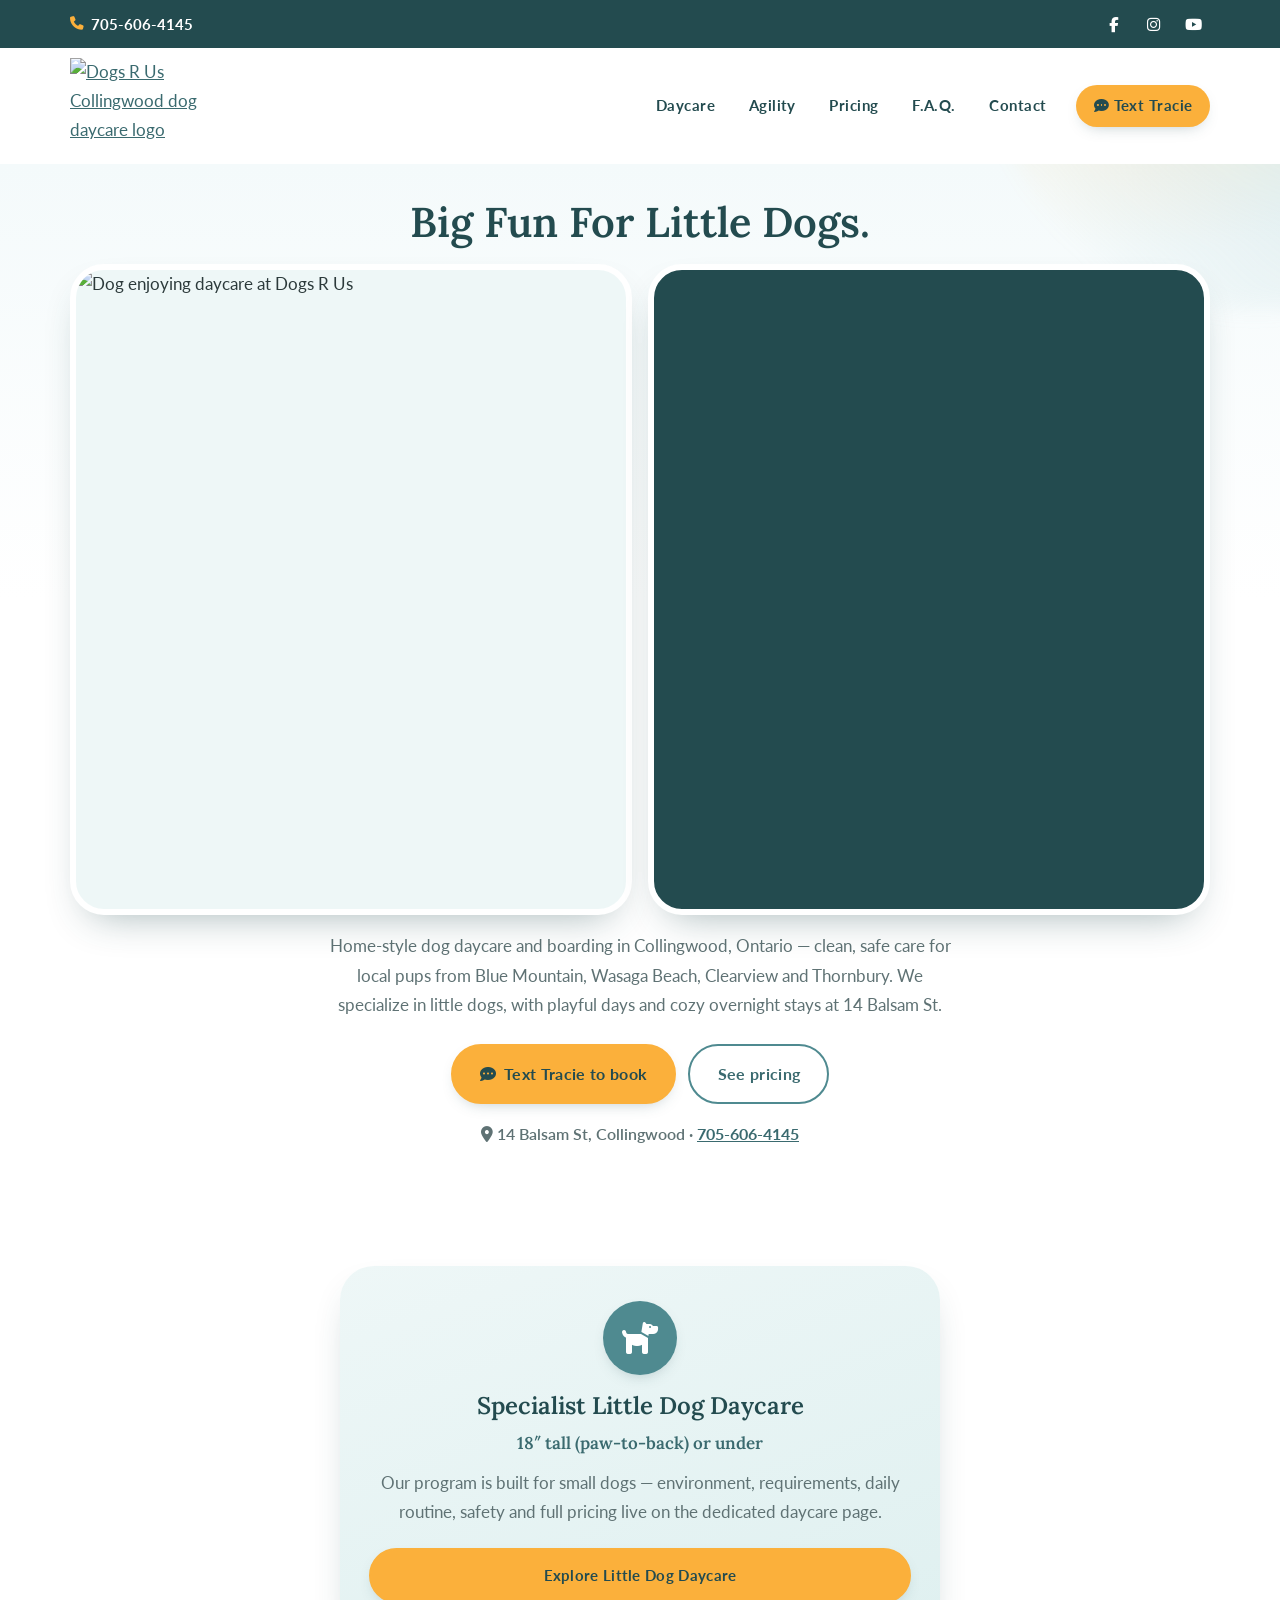
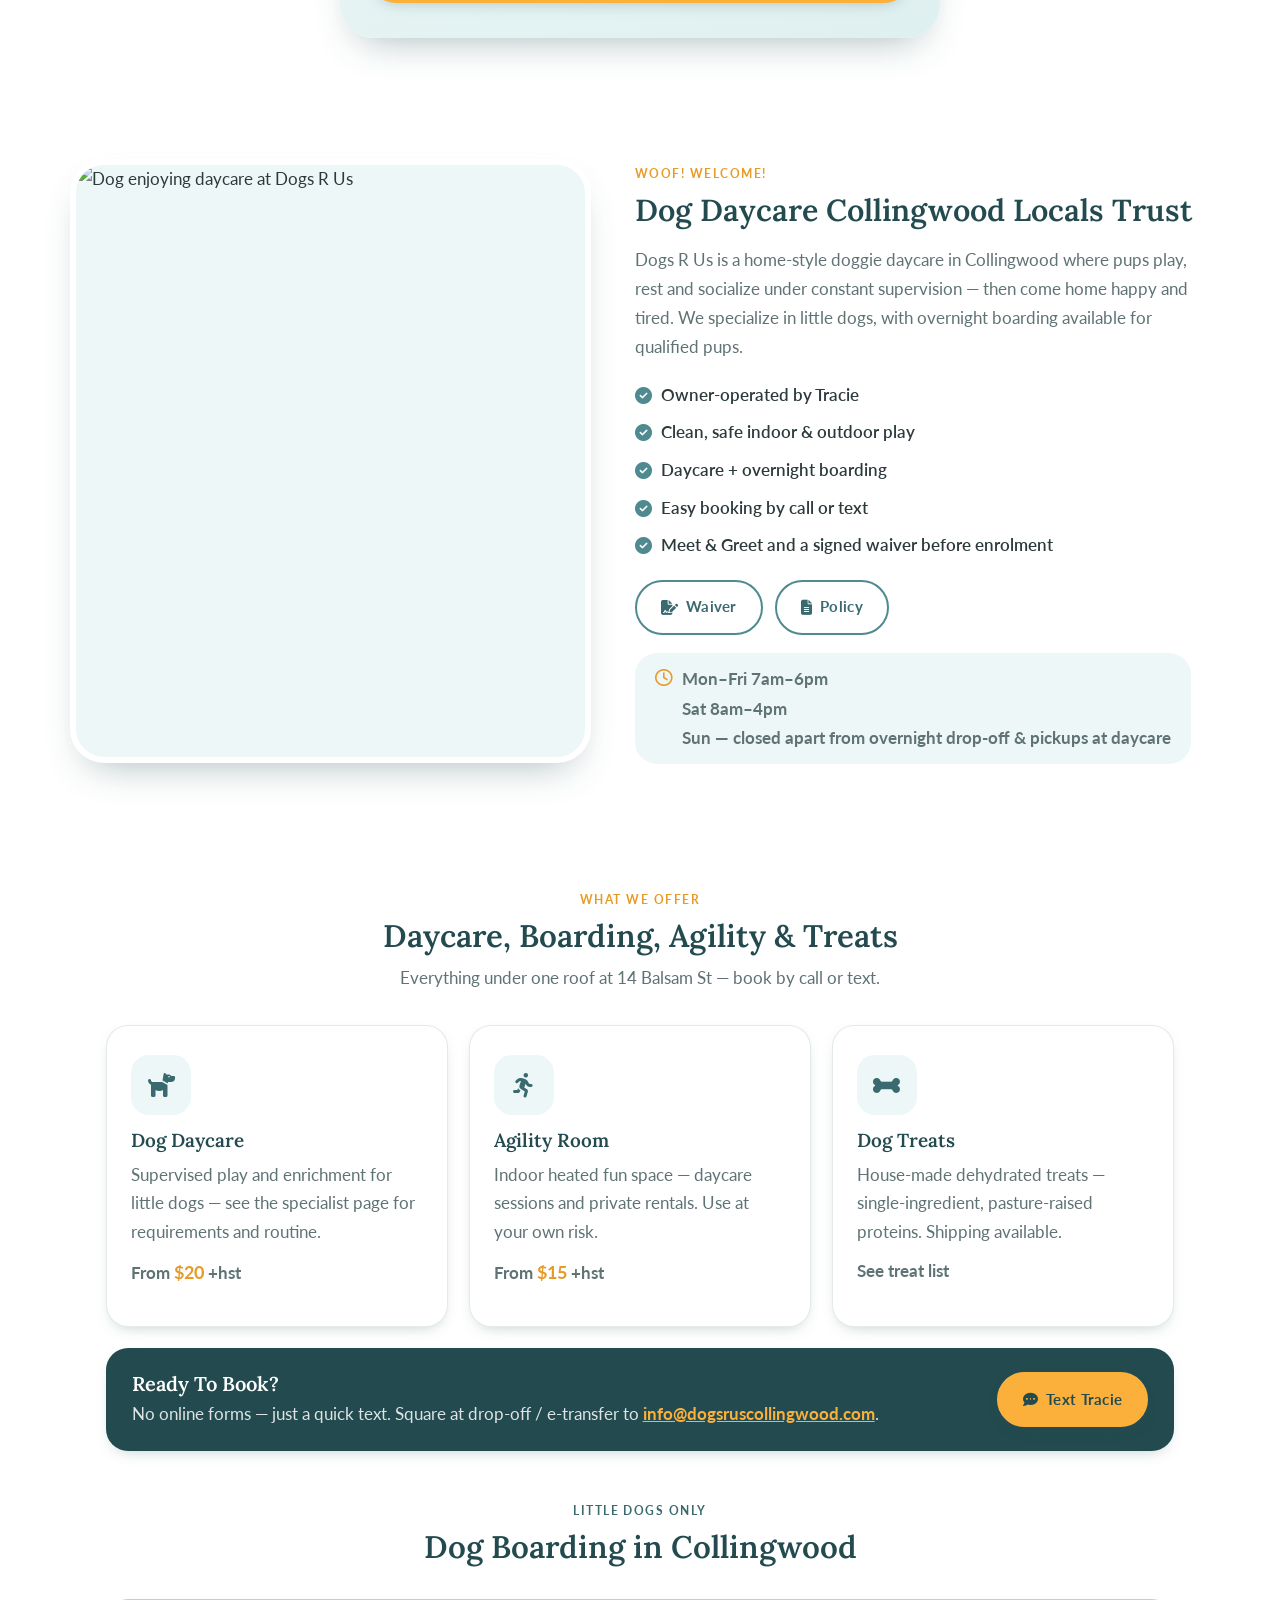
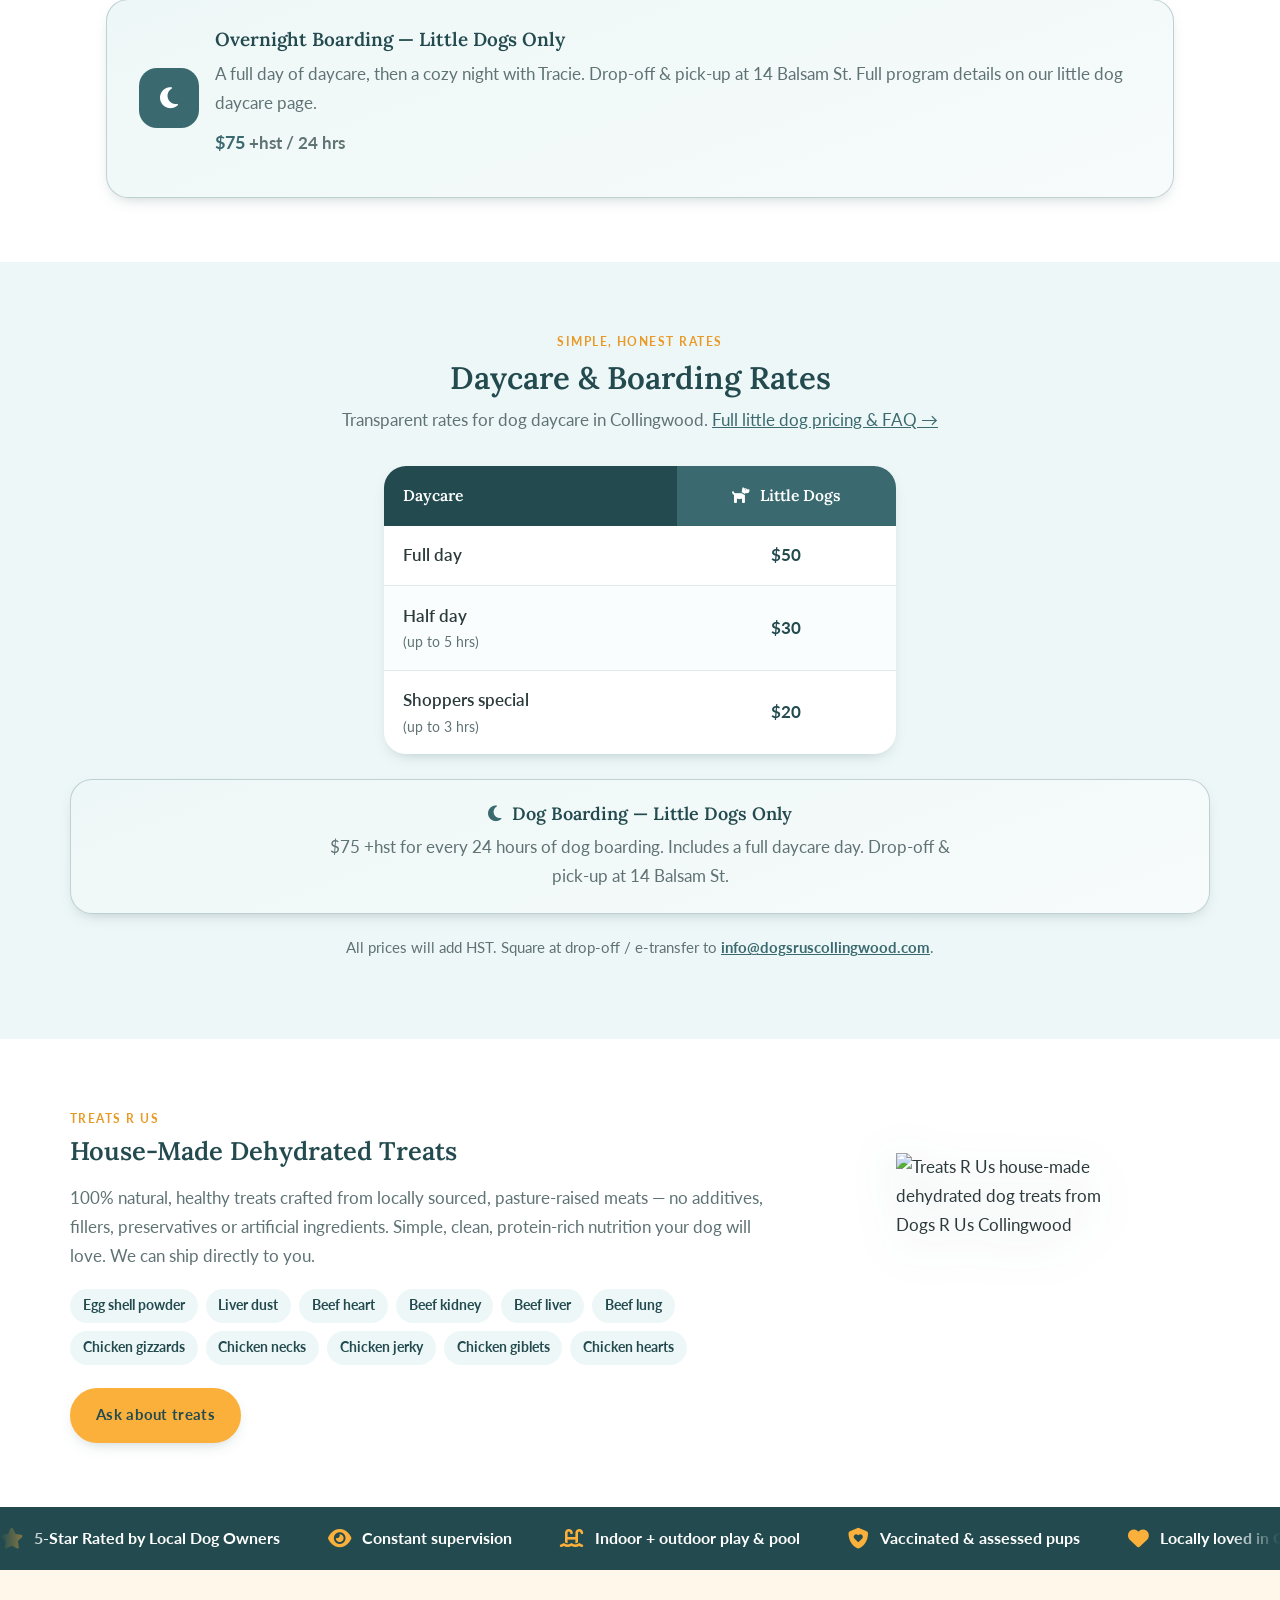
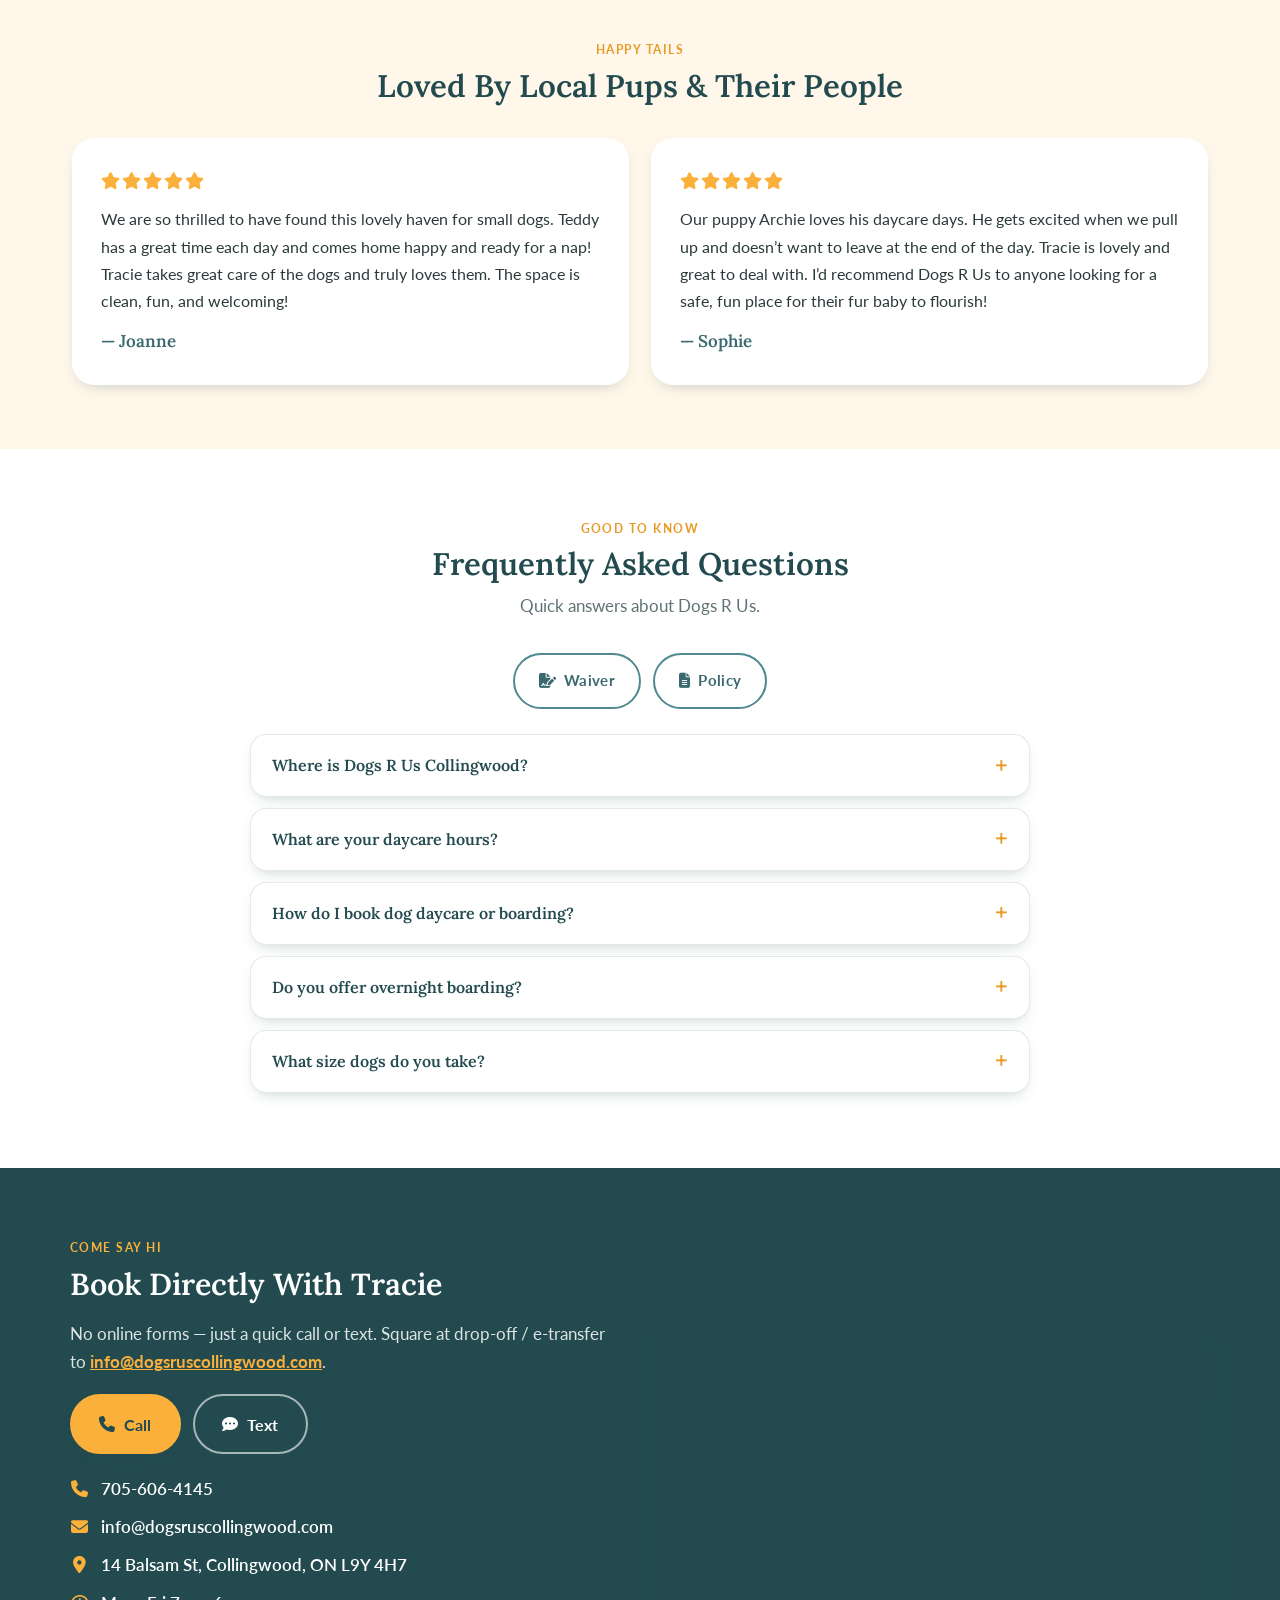
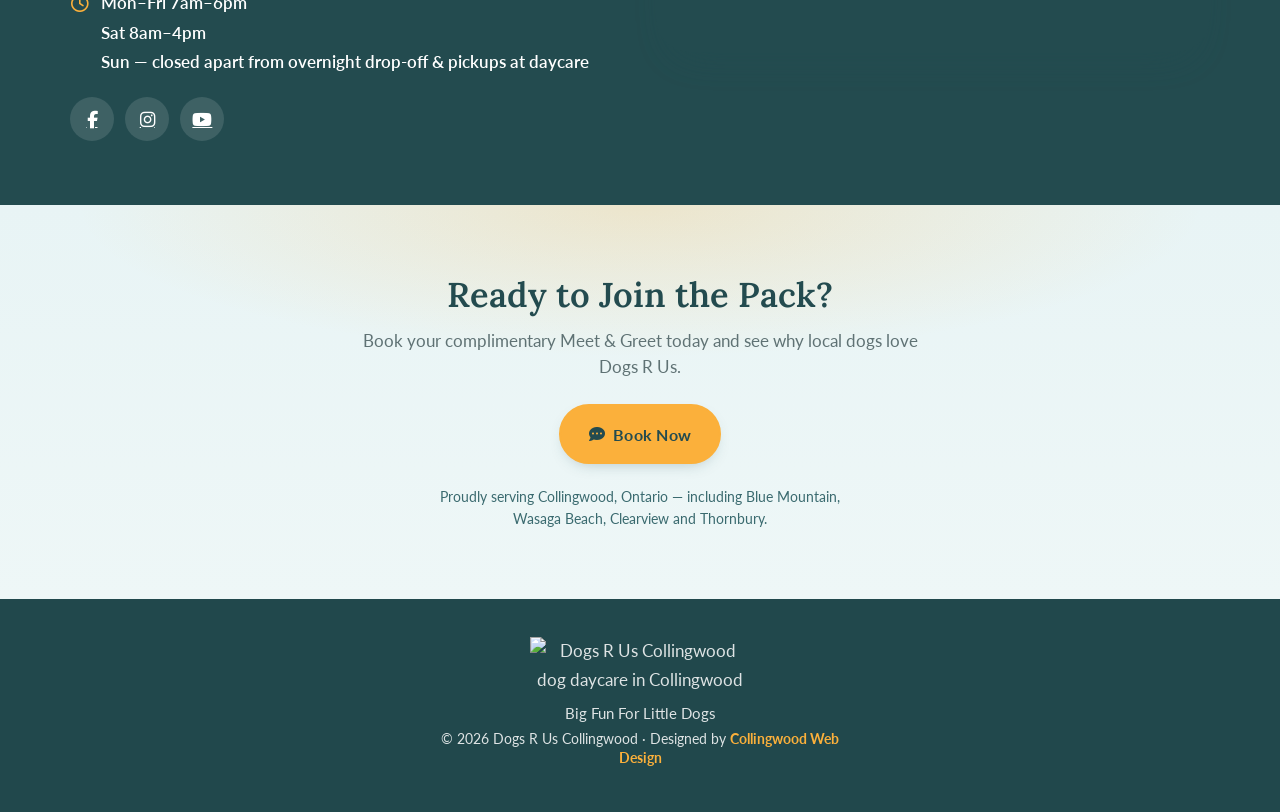
==== index.html @ ca44cc59 "Publish indoor agility room page with CDN media and site-wide Agility links. Co-authored-by: Cursor " ====
<!DOCTYPE html>
<html lang="en-CA">
<head>
    <script>
      /* Prefer clean URLs when someone lands on the .html form. */
      (function () {
        var path = window.location.pathname;
        if (!/\.html$/i.test(path)) return;
        var clean = path.replace(/\.html$/i, "");
        if (/\/index$/i.test(clean)) clean = clean.replace(/\/index$/i, "/") || "/";
        if (clean === "") clean = "/";
        window.location.replace(clean + window.location.search + window.location.hash);
      })();
    </script>

  <meta charset="UTF-8">
  <meta name="viewport" content="width=device-width, initial-scale=1.0">
  <title>Dogs R Us Collingwood | Dog Daycare &amp; Boarding</title>
  <meta name="description" content="Dog daycare and boarding in Collingwood, Ontario. Home-style care at 14 Balsam St for local pups from Blue Mountain, Wasaga Beach, Clearview and Thornbury. Book with Tracie.">
  <meta name="keywords" content="dog daycare Collingwood, dog boarding Collingwood, doggie daycare Collingwood Ontario, Blue Mountain dog daycare, Wasaga Beach dog daycare, Clearview, Thornbury, Dogs R Us Collingwood">
  <meta name="author" content="Dogs R Us Collingwood">
  <meta name="robots" content="index, follow, max-image-preview:large, max-snippet:-1, max-video-preview:-1">
  <meta name="googlebot" content="index, follow">
  <meta name="theme-color" content="#0d9488">
  <meta name="geo.region" content="CA-ON">
  <meta name="geo.placename" content="Collingwood, Ontario, Blue Mountain, Wasaga Beach, Clearview">
  <meta name="geo.position" content="44.5033823;-80.2340372">
  <meta name="ICBM" content="44.5033823, -80.2340372">
  <link rel="canonical" href="https://dogsruscollingwood.com/">
  <link rel="alternate" type="text/plain" title="LLM / AI summary" href="llms.txt">
  <link rel="sitemap" type="application/xml" title="Sitemap" href="sitemap.xml">

  <!-- Open Graph -->
  <meta property="og:type" content="website">
  <meta property="og:locale" content="en_CA">
  <meta property="og:site_name" content="Dogs R Us Collingwood">
  <meta property="og:title" content="Dogs R Us Collingwood | Dog Daycare &amp; Boarding">
  <meta property="og:description" content="Dog daycare and boarding in Collingwood, Ontario. Home-style care for local pups from Blue Mountain, Wasaga Beach, Clearview and Thornbury.">
  <meta property="og:url" content="https://dogsruscollingwood.com/">
  <meta property="og:image" content="https://media.cwd-cdn.com/dogs-r-us-collingwood/images/og-share.jpg">
  <meta property="og:image:secure_url" content="https://media.cwd-cdn.com/dogs-r-us-collingwood/images/og-share.jpg">
  <meta property="og:image:type" content="image/jpeg">
  <meta property="og:image:width" content="1200">
  <meta property="og:image:height" content="630">
  <meta property="og:image:alt" content="Small dogs playing safely at Dogs R Us Collingwood">

  <!-- Twitter / iMessage-friendly card -->
  <meta name="twitter:card" content="summary_large_image">
  <meta name="twitter:title" content="Dogs R Us Collingwood | Dog Daycare &amp; Boarding">
  <meta name="twitter:description" content="Dog daycare and boarding in Collingwood, Ontario. Home-style care for local pups from Blue Mountain, Wasaga Beach, Clearview and Thornbury.">
  <meta name="twitter:image" content="https://media.cwd-cdn.com/dogs-r-us-collingwood/images/og-share.jpg">
  <meta name="twitter:image:alt" content="Small dogs playing safely at Dogs R Us Collingwood">

  <link rel="icon" href="https://media.cwd-cdn.com/dogs-r-us-collingwood/images/favicon.svg" type="image/svg+xml">
  <link rel="apple-touch-icon" href="https://media.cwd-cdn.com/dogs-r-us-collingwood/images/favicon.svg">
  <link rel="preconnect" href="https://fonts.googleapis.com">
  <link rel="preconnect" href="https://fonts.gstatic.com" crossorigin>
  <link rel="preconnect" href="https://media.cwd-cdn.com" crossorigin>
  <link href="https://fonts.googleapis.com/css2?family=Lora:wght@500;600;700&family=Lato:wght@400;700;900&display=swap" rel="stylesheet">
  <link rel="stylesheet" href="https://cdnjs.cloudflare.com/ajax/libs/font-awesome/6.5.2/css/all.min.css" crossorigin="anonymous" referrerpolicy="no-referrer">
  <link rel="stylesheet" href="styles.css">

  <script type="application/ld+json">
  {
    "@context": "https://schema.org",
    "@graph": [
      {
        "@type": [
          "LocalBusiness",
          "ProfessionalService",
          "PetCare"
        ],
        "@id": "https://dogsruscollingwood.com/#business",
        "name": "Dogs R Us Collingwood",
        "legalName": "Dogs R Us Collingwood",
        "alternateName": [
          "Dogs R Us",
          "DogsRUs Collingwood"
        ],
        "description": "Dog daycare and boarding in Collingwood, Ontario serving Blue Mountain, Wasaga Beach, Clearview, Thornbury and the Georgian Bay area. Home-style doggie daycare specializing in little dogs. Owned and operated by Tracie.",
        "url": "https://dogsruscollingwood.com/",
        "slogan": "Big Fun For Little Dogs",
        "logo": {
          "@type": "ImageObject",
          "url": "https://media.cwd-cdn.com/dogs-r-us-collingwood/images/logo-mark.png",
          "contentUrl": "https://media.cwd-cdn.com/dogs-r-us-collingwood/images/logo-mark.png",
          "caption": "Dogs R Us Collingwood logo"
        },
        "image": [
          {
            "@type": "ImageObject",
            "url": "https://media.cwd-cdn.com/dogs-r-us-collingwood/images/og-share.jpg",
            "contentUrl": "https://media.cwd-cdn.com/dogs-r-us-collingwood/images/og-share.jpg",
            "width": 1200,
            "height": 630,
            "caption": "Tracie with dogs at Dogs R Us Collingwood daycare"
          },
          {
            "@type": "ImageObject",
            "url": "https://media.cwd-cdn.com/dogs-r-us-collingwood/images/hero.jpg",
            "contentUrl": "https://media.cwd-cdn.com/dogs-r-us-collingwood/images/hero.jpg",
            "caption": "Dog daycare at Dogs R Us Collingwood"
          },
          {
            "@type": "ImageObject",
            "url": "https://media.cwd-cdn.com/dogs-r-us-collingwood/images/logo-footer.png",
            "contentUrl": "https://media.cwd-cdn.com/dogs-r-us-collingwood/images/logo-footer.png",
            "caption": "Dogs R Us Collingwood wordmark"
          }
        ],
        "telephone": "+1-705-606-4145",
        "email": "info@dogsruscollingwood.com",
        "priceRange": "$$",
        "currenciesAccepted": "CAD",
        "paymentAccepted": "Square, Interac e-Transfer",
        "address": {
          "@type": "PostalAddress",
          "streetAddress": "14 Balsam St",
          "addressLocality": "Collingwood",
          "addressRegion": "ON",
          "postalCode": "L9Y 4H7",
          "addressCountry": "CA"
        },
        "geo": {
          "@type": "GeoCoordinates",
          "latitude": 44.5033823,
          "longitude": -80.2340372
        },
        "hasMap": "https://www.google.com/maps?cid=5458907289201474016",
        "areaServed": [
          {
            "@type": "City",
            "name": "Collingwood",
            "containedInPlace": {
              "@type": "AdministrativeArea",
              "name": "Ontario",
              "containedInPlace": {
                "@type": "Country",
                "name": "Canada"
              }
            }
          },
          {
            "@type": "Place",
            "name": "Blue Mountain",
            "containedInPlace": {
              "@type": "AdministrativeArea",
              "name": "Ontario"
            }
          },
          {
            "@type": "City",
            "name": "The Blue Mountains",
            "containedInPlace": {
              "@type": "AdministrativeArea",
              "name": "Ontario"
            }
          },
          {
            "@type": "City",
            "name": "Wasaga Beach",
            "containedInPlace": {
              "@type": "AdministrativeArea",
              "name": "Ontario"
            }
          },
          {
            "@type": "AdministrativeArea",
            "name": "Clearview",
            "containedInPlace": {
              "@type": "AdministrativeArea",
              "name": "Ontario"
            }
          },
          {
            "@type": "City",
            "name": "Thornbury",
            "containedInPlace": {
              "@type": "AdministrativeArea",
              "name": "Ontario"
            }
          },
          {
            "@type": "AdministrativeArea",
            "name": "Grey County"
          },
          {
            "@type": "Place",
            "name": "Georgian Bay"
          }
        ],
        "openingHours": [
          "Mo-Fr 07:00-18:00",
          "Sa 08:00-16:00"
        ],
        "openingHoursSpecification": [
          {
            "@type": "OpeningHoursSpecification",
            "dayOfWeek": [
              "Monday",
              "Tuesday",
              "Wednesday",
              "Thursday",
              "Friday"
            ],
            "opens": "07:00",
            "closes": "18:00"
          },
          {
            "@type": "OpeningHoursSpecification",
            "dayOfWeek": "Saturday",
            "opens": "08:00",
            "closes": "16:00"
          }
        ],
        "sameAs": [
          "https://www.facebook.com/profile.php?id=61563112560390",
          "https://www.instagram.com/dogsruscollingwoodon/",
          "https://www.youtube.com/@dogsruscollingwood"
        ],
        "knowsAbout": [
          "Dog daycare",
          "Little dog daycare",
          "Puppy daycare",
          "Dog boarding",
          "Dehydrated dog treats"
        ],
        "makesOffer": [
          {
            "@type": "Offer",
            "itemOffered": {
              "@type": "Service",
              "@id": "https://dogsruscollingwood.com/little-dog-daycare#service",
              "name": "Little Dog Daycare",
              "url": "https://dogsruscollingwood.com/little-dog-daycare",
              "description": "Small dog daycare and puppy daycare for dogs 18″ (paw-to-back) or under in Collingwood.",
              "provider": {
                "@id": "https://dogsruscollingwood.com/#business"
              },
              "areaServed": {
                "@id": "https://dogsruscollingwood.com/#business"
              }
            }
          },
          {
            "@type": "Offer",
            "itemOffered": {
              "@type": "Service",
              "name": "Dog Boarding in Collingwood",
              "description": "Overnight dog boarding for little dogs only.",
              "provider": {
                "@id": "https://dogsruscollingwood.com/#business"
              }
            }
          },
          {
            "@type": "Offer",
            "itemOffered": {
              "@type": "Product",
              "name": "House-Made Dehydrated Dog Treats",
              "description": "House-made dehydrated single-ingredient dog treats. Shipping available.",
              "brand": {
                "@id": "https://dogsruscollingwood.com/#business"
              }
            }
          }
        ],
        "hasOfferCatalog": {
          "@type": "OfferCatalog",
          "name": "Dogs R Us services",
          "itemListElement": [
            {
              "@type": "Offer",
              "itemOffered": {
                "@type": "Service",
                "name": "Dog Daycare in Collingwood",
                "description": "Small dog daycare for dogs 18″ (paw-to-back) or under. Puppy daycare from 4 months with required vaccines."
              }
            },
            {
              "@type": "Offer",
              "itemOffered": {
                "@type": "Service",
                "name": "Dog Boarding in Collingwood",
                "description": "Overnight dog boarding in Collingwood for little dogs only."
              }
            },
            {
              "@type": "Offer",
              "itemOffered": {
                "@type": "Service",
                "name": "Dog Treats",
                "description": "House-made dehydrated single-ingredient dog treats. Shipping available."
              }
            }
          ]
        },
        "founder": {
          "@type": "Person",
          "name": "Tracie",
          "jobTitle": "Owner / Operator"
        },
        "contactPoint": [
          {
            "@type": "ContactPoint",
            "telephone": "+1-705-606-4145",
            "contactType": "customer service",
            "email": "info@dogsruscollingwood.com",
            "availableLanguage": [
              "English"
            ],
            "areaServed": [
              "CA-ON",
              "Collingwood",
              "Ontario",
              "Blue Mountain",
              "Wasaga Beach",
              "Clearview",
              "Thornbury",
              "The Blue Mountains",
              "Grey County"
            ]
          }
        ]
      },
      {
        "@type": "WebSite",
        "@id": "https://dogsruscollingwood.com/#website",
        "url": "https://dogsruscollingwood.com/",
        "name": "Dogs R Us Collingwood",
        "description": "Official website for Dogs R Us Collingwood — dog daycare and boarding in Collingwood, Ontario.",
        "inLanguage": "en-CA",
        "publisher": {
          "@id": "https://dogsruscollingwood.com/#business"
        },
        "about": {
          "@id": "https://dogsruscollingwood.com/#business"
        }
      },
      {
        "@type": "WebPage",
        "@id": "https://dogsruscollingwood.com/#webpage",
        "url": "https://dogsruscollingwood.com/",
        "name": "Dogs R Us Collingwood | Dog Daycare & Boarding",
        "description": "Dog daycare and boarding in Collingwood, Ontario — home-style care at 14 Balsam St.",
        "isPartOf": {
          "@id": "https://dogsruscollingwood.com/#website"
        },
        "about": {
          "@id": "https://dogsruscollingwood.com/#business"
        },
        "primaryImageOfPage": {
          "@type": "ImageObject",
          "url": "https://media.cwd-cdn.com/dogs-r-us-collingwood/images/og-share.jpg",
          "width": 1200,
          "height": 630
        },
        "inLanguage": "en-CA"
      }
    ]
  }
  </script>

  <script type="application/ld+json">
  {
    "@context": "https://schema.org",
    "@type": "FAQPage",
    "@id": "https://dogsruscollingwood.com/#faq",
    "url": "https://dogsruscollingwood.com/#faq",
    "mainEntity": [
      {
        "@type": "Question",
        "name": "Where is Dogs R Us Collingwood?",
        "acceptedAnswer": {
          "@type": "Answer",
          "text": "We're at 14 Balsam St, Collingwood, ON — serving Blue Mountain, Wasaga Beach, Clearview, Thornbury and the Georgian Bay area."
        }
      },
      {
        "@type": "Question",
        "name": "What are your daycare hours?",
        "acceptedAnswer": {
          "@type": "Answer",
          "text": "Monday to Friday 7am–6pm, Saturday 8am–4pm. Sunday is closed apart from overnight drop-off and pickups at daycare."
        }
      },
      {
        "@type": "Question",
        "name": "How do I book dog daycare or boarding?",
        "acceptedAnswer": {
          "@type": "Answer",
          "text": "No online forms — call or text Tracie at 705-606-4145 to book a Meet & Greet. Square at drop-off or e-transfer to info@dogsruscollingwood.com."
        }
      },
      {
        "@type": "Question",
        "name": "Do you offer overnight boarding?",
        "acceptedAnswer": {
          "@type": "Answer",
          "text": "Yes. Overnight boarding is available for little dogs only at $75 +HST for every 24 hours and includes a full daycare day."
        }
      },
      {
        "@type": "Question",
        "name": "What size dogs do you take?",
        "acceptedAnswer": {
          "@type": "Answer",
          "text": "We specialize in little dogs — 18″ tall (paw-to-back) or under. See our Little Dog Daycare page for environment, requirements, routine and full details."
        }
      }
    ]
  }
    </script>
</head>
<body>
  <a class="skip-link" href="#main">Skip to main content</a>
  <header>
  <div class="topbar">
    <div class="topbar-inner">
      <a class="topbar-phone" href="tel:7056064145"><i class="fa-solid fa-phone" aria-hidden="true"></i> 705-606-4145</a>
      <div class="topbar-socials" aria-label="Social media">
        <a href="https://www.facebook.com/profile.php?id=61563112560390" target="_blank" rel="noopener" aria-label="Facebook"><i class="fa-brands fa-facebook-f"></i></a>
        <a href="https://www.instagram.com/dogsruscollingwoodon/" target="_blank" rel="noopener" aria-label="Instagram"><i class="fa-brands fa-instagram"></i></a>
        <a href="https://www.youtube.com/@dogsruscollingwood" target="_blank" rel="noopener" aria-label="YouTube"><i class="fa-brands fa-youtube"></i></a>
      </div>
    </div>
  </div>

  <div class="site-header">
    <div class="header-inner">
      <a class="logo" href="#top">
        <img src="https://media.cwd-cdn.com/dogs-r-us-collingwood/images/logo-mark.png" alt="Dogs R Us Collingwood dog daycare logo" width="180" height="96">
      </a>
      <button class="nav-toggle" type="button" aria-expanded="false" aria-controls="site-nav" aria-label="Menu">
        <span></span><span></span><span></span>
      </button>
      <nav id="site-nav" class="nav" aria-label="Primary">
        <a href="little-dog-daycare">Daycare</a>
        <a href="agility-room">Agility</a>
        <a href="#pricing">Pricing</a>
        <a href="#faq">F.A.Q.</a>
        <a href="#contact">Contact</a>
        <a class="nav-cta" href="sms:7056064145"><i class="fa-solid fa-comment-dots" aria-hidden="true"></i> Text Tracie</a>
      </nav>
    </div>
  </div>
  </header>

  <main id="main">
    <!-- HERO -->
    <section class="hero" id="top" aria-labelledby="hero-heading">
      <div class="hero-blob" aria-hidden="true"></div>
      <div class="hero-grid">
        <div class="hero-intro">
          <h1 id="hero-heading">Big Fun For Little Dogs.</h1>
        </div>
        <div class="hero-duo">
          <div class="hero-media hero-media-little">
            <div class="hero-carousel-frame carousel" aria-label="Photos of little dogs at Dogs R Us Collingwood">
              <img class="carousel-slide" src="https://media.cwd-cdn.com/dogs-r-us-collingwood/images/welcome-3.jpg" alt="Dog enjoying daycare at Dogs R Us" width="1200" height="900">
              <img class="carousel-slide" src="https://media.cwd-cdn.com/dogs-r-us-collingwood/images/welcome-11.jpg" alt="Two little dogs at the door of Dogs R Us Collingwood daycare" width="1200" height="1500" loading="lazy">
              <img class="carousel-slide" src="https://media.cwd-cdn.com/dogs-r-us-collingwood/images/welcome-5.jpg" alt="Small dogs playing safely at Dogs R Us Collingwood" width="1200" height="900" loading="lazy">
              <img class="carousel-slide" src="https://media.cwd-cdn.com/dogs-r-us-collingwood/images/welcome-6.jpg" alt="Small dogs playing safely at Dogs R Us Collingwood" width="1200" height="900" loading="lazy">
              <img class="carousel-slide" src="https://media.cwd-cdn.com/dogs-r-us-collingwood/images/welcome-8.jpg" alt="Dog enjoying daycare at Dogs R Us" width="1200" height="900" loading="lazy">
              <img class="carousel-slide" src="https://media.cwd-cdn.com/dogs-r-us-collingwood/images/woof-welcome.jpg" alt="Dog enjoying daycare at Dogs R Us" width="1200" height="900" loading="lazy">
            </div>
          </div>
          <div class="hero-media hero-media-video">
            <div class="hero-video-frame">
              <video
                class="hero-video"
                autoplay
                muted
                loop
                playsinline
                preload="metadata"
                poster="https://media.cwd-cdn.com/dogs-r-us-collingwood/images/hero-little-dogs-poster.jpg"
                aria-label="Little dogs playing together at Dogs R Us Collingwood daycare"
              >
                <source src="https://media.cwd-cdn.com/dogs-r-us-collingwood/videos/hero-little-dogs.mp4" type="video/mp4">
              </video>
            </div>
          </div>
        </div>
        <div class="hero-copy">
          <p class="hero-lede">Home-style dog daycare and boarding in Collingwood, Ontario — clean, safe care for local pups from Blue Mountain, Wasaga Beach, Clearview and Thornbury. We specialize in little dogs, with playful days and cozy overnight stays at 14 Balsam St.</p>
          <div class="btn-row">
            <a class="btn btn-lg" href="sms:7056064145"><i class="fa-solid fa-comment-dots" aria-hidden="true"></i> Text Tracie to book</a>
            <a class="btn btn-lg btn-ghost" href="#pricing">See pricing</a>
          </div>
          <p class="hero-note"><i class="fa-solid fa-location-dot" aria-hidden="true"></i> 14 Balsam St, Collingwood · <a href="tel:7056064145">705-606-4145</a></p>
        </div>
      </div>
    </section>

    <!-- LITTLE DOGS GATEWAY -->
    <section class="paths paths-single wrap" aria-label="Little dog daycare">
      <article class="path-card little" id="little-dogs">
        <div class="path-icon"><i class="fa-solid fa-dog" aria-hidden="true"></i></div>
        <h2>Specialist Little Dog Daycare</h2>
        <p class="path-sub">18″ tall (paw-to-back) or under</p>
        <p>Our program is built for small dogs — environment, requirements, daily routine, safety and full pricing live on the dedicated daycare page.</p>
        <a class="btn btn-block" href="little-dog-daycare">Explore Little Dog Daycare</a>
      </article>
    </section>

    <!-- WELCOME -->
    <section class="welcome" aria-labelledby="welcome-heading">
      <div class="wrap welcome-grid">
        <div class="welcome-photo">
          <div class="hero-carousel-frame carousel welcome-carousel" aria-label="Photos of dogs at Dogs R Us Collingwood">
            <img class="carousel-slide" src="https://media.cwd-cdn.com/dogs-r-us-collingwood/images/tired-1.jpg" alt="Dog enjoying daycare at Dogs R Us" width="1170" height="1345">
            <img class="carousel-slide" src="https://media.cwd-cdn.com/dogs-r-us-collingwood/images/tired-6.jpg" alt="Two little poodle-mix dogs on a couch at Dogs R Us Collingwood" width="1200" height="1500" loading="lazy">
            <img class="carousel-slide" src="https://media.cwd-cdn.com/dogs-r-us-collingwood/images/tired-7.jpg" alt="Little dogs playing together in the Dogs R Us daycare room" width="1200" height="1500" loading="lazy">
            <img class="carousel-slide" src="https://media.cwd-cdn.com/dogs-r-us-collingwood/images/tired-8.jpg" alt="Small grey dog in a pink collar in the Dogs R Us yard" width="1200" height="1500" loading="lazy">
            <img class="carousel-slide" src="https://media.cwd-cdn.com/dogs-r-us-collingwood/images/tired-3.jpg" alt="Dog enjoying daycare at Dogs R Us" width="1170" height="1345" loading="lazy">
            <img class="carousel-slide" src="https://media.cwd-cdn.com/dogs-r-us-collingwood/images/tired-9.jpg" alt="Little dogs socializing at Dogs R Us Collingwood daycare" width="1200" height="1500" loading="lazy">
            <img class="carousel-slide" src="https://media.cwd-cdn.com/dogs-r-us-collingwood/images/tired-10.jpg" alt="Small golden dog wagging its tail at Dogs R Us Collingwood" width="1200" height="1500" loading="lazy">
          </div>
        </div>
        <div class="welcome-copy">
          <span class="kicker">Woof! Welcome!</span>
          <h2 id="welcome-heading">Dog Daycare Collingwood Locals Trust</h2>
          <p>Dogs R Us is a home-style doggie daycare in Collingwood where pups play, rest and socialize under constant supervision — then come home happy and tired. We specialize in little dogs, with overnight boarding available for qualified pups.</p>
          <ul class="check-list">
            <li><i class="fa-solid fa-circle-check" aria-hidden="true"></i> Owner-operated by Tracie</li>
            <li><i class="fa-solid fa-circle-check" aria-hidden="true"></i> Clean, safe indoor &amp; outdoor play</li>
            <li><i class="fa-solid fa-circle-check" aria-hidden="true"></i> Daycare + overnight boarding</li>
            <li><i class="fa-solid fa-circle-check" aria-hidden="true"></i> Easy booking by call or text</li>
            <li><i class="fa-solid fa-circle-check" aria-hidden="true"></i> Meet &amp; Greet and a signed waiver before enrolment</li>
          </ul>
          <p class="doc-links">
            <a class="btn btn-ghost" href="waiver"><i class="fa-solid fa-file-signature" aria-hidden="true"></i> Waiver</a>
            <a class="btn btn-ghost" href="https://media.cwd-cdn.com/dogs-r-us-collingwood/docs/policy.pdf" target="_blank" rel="noopener"><i class="fa-solid fa-file-lines" aria-hidden="true"></i> Policy</a>
          </p>
          <p class="hours-chip">
            <i class="fa-regular fa-clock" aria-hidden="true"></i>
            <span class="hours-chip-text">
              <span>Mon–Fri 7am–6pm</span>
              <span>Sat 8am–4pm</span>
              <span>Sun — closed apart from overnight drop-off &amp; pickups at daycare</span>
            </span>
          </p>
        </div>
      </div>
    </section>

    <!-- SERVICES -->
    <section class="services wrap" aria-labelledby="services-heading">
      <div class="section-head">
          <span class="kicker">What We Offer</span>
        <h2 id="services-heading">Daycare, Boarding, Agility &amp; Treats</h2>
        <p class="section-sub">Everything under one roof at 14 Balsam St — book by call or text.</p>
      </div>
      <div class="service-grid">
        <a class="svc-card" href="little-dog-daycare">
          <div class="svc-ic"><i class="fa-solid fa-dog"></i></div>
          <h3>Dog Daycare</h3>
          <p>Supervised play and enrichment for little dogs — see the specialist page for requirements and routine.</p>
          <p class="price-line">From <strong>$20</strong> +hst</p>
        </a>
        <a class="svc-card" href="agility-room">
          <div class="svc-ic"><i class="fa-solid fa-person-running"></i></div>
          <h3>Agility Room</h3>
          <p>Indoor heated fun space — daycare sessions and private rentals. Use at your own risk.</p>
          <p class="price-line">From <strong>$15</strong> +hst</p>
        </a>
        <a class="svc-card" href="#treats">
          <div class="svc-ic"><i class="fa-solid fa-bone"></i></div>
          <h3>Dog Treats</h3>
          <p>House-made dehydrated treats — single-ingredient, pasture-raised proteins. Shipping available.</p>
          <p class="price-line"><span class="mini-link">See treat list</span></p>
        </a>
      </div>

      <div class="svc-book-bar">
        <div>
          <h3>Ready To Book?</h3>
          <p>No online forms — just a quick text. Square at drop-off / e-transfer to <a href="mailto:info@dogsruscollingwood.com">info@dogsruscollingwood.com</a>.</p>
        </div>
        <a class="btn" href="sms:7056064145"><i class="fa-solid fa-comment-dots" aria-hidden="true"></i> Text Tracie</a>
      </div>

      <div class="little-only" id="overnight">
        <div class="section-head">
          <span class="kicker kicker-teal">Little Dogs Only</span>
          <h2>Dog Boarding in Collingwood</h2>
        </div>
        <article class="svc-card svc-little">
          <div class="svc-ic"><i class="fa-solid fa-moon"></i></div>
          <div class="svc-little-copy">
            <h3>Overnight Boarding — Little Dogs Only</h3>
            <p>A full day of daycare, then a cozy night with Tracie. Drop-off &amp; pick-up at 14 Balsam St. Full program details on our little dog daycare page.</p>
            <p class="price-line"><strong>$75</strong> +hst / 24 hrs</p>
          </div>
        </article>
      </div>
    </section>

    <!-- PRICING -->
    <section id="pricing" class="pricing" aria-labelledby="pricing-heading">
      <div class="wrap">
        <article id="daycare" class="daycare-rates">
          <div class="section-head">
            <span class="kicker">Simple, Honest Rates</span>
            <h2 id="pricing-heading">Daycare &amp; Boarding Rates</h2>
            <p class="section-sub">Transparent rates for dog daycare in Collingwood. <a href="little-dog-daycare#pricing">Full little dog pricing &amp; FAQ →</a></p>
          </div>

          <div class="price-table-wrap price-table-wrap-narrow">
            <table class="price-table">
              <thead>
                <tr>
                  <th>Daycare</th>
                  <th class="col-little"><i class="fa-solid fa-dog" aria-hidden="true"></i> Little Dogs</th>
                </tr>
              </thead>
              <tbody>
                <tr><td>Full day</td><td>$50</td></tr>
                <tr><td>Half day <span class="muted">(up to 5 hrs)</span></td><td>$30</td></tr>
                <tr><td>Shoppers special <span class="muted">(up to 3 hrs)</span></td><td>$20</td></tr>
              </tbody>
            </table>
          </div>
        </article>

        <div class="pricing-extras">
          <div class="extra-card extra-card-little">
            <h3><i class="fa-solid fa-moon" aria-hidden="true"></i> Dog Boarding — Little Dogs Only</h3>
            <p>$75 +hst for every 24 hours of dog boarding. Includes a full daycare day. Drop-off &amp; pick-up at 14 Balsam St.</p>
          </div>
        </div>
        <p class="fine center">All prices will add HST. Square at drop-off / e-transfer to <a href="mailto:info@dogsruscollingwood.com">info@dogsruscollingwood.com</a>.</p>
      </div>
    </section>

    <!-- TREATS -->
    <section id="treats" class="treats" aria-labelledby="treats-heading">
      <div class="wrap treats-grid">
        <div class="treats-copy">
          <span class="kicker">Treats R Us</span>
          <h2 id="treats-heading">House-Made Dehydrated Treats</h2>
          <p>100% natural, healthy treats crafted from locally sourced, pasture-raised meats — no additives, fillers, preservatives or artificial ingredients. Simple, clean, protein-rich nutrition your dog will love. We can ship directly to you.</p>
          <div class="treat-chips">
            <span>Egg shell powder</span><span>Liver dust</span><span>Beef heart</span>
            <span>Beef kidney</span><span>Beef liver</span><span>Beef lung</span>
            <span>Chicken gizzards</span><span>Chicken necks</span><span>Chicken jerky</span>
            <span>Chicken giblets</span><span>Chicken hearts</span>
          </div>
          <a class="btn" href="sms:7056064145">Ask about treats</a>
        </div>
        <div class="treats-logo">
          <img src="https://media.cwd-cdn.com/dogs-r-us-collingwood/images/treats-logo.png" alt="Treats R Us house-made dehydrated dog treats from Dogs R Us Collingwood" width="240" height="240">
        </div>
      </div>
    </section>

    <!-- TRUST STRIP -->
    <section class="trust" aria-labelledby="trust-heading">
      <h2 id="trust-heading" class="visually-hidden">Why Dogs R Us</h2>
      <div class="trust-marquee">
        <div class="trust-track">
          <div class="trust-item"><i class="fa-solid fa-star" aria-hidden="true"></i><span>5-Star Rated by Local Dog Owners</span></div>
          <div class="trust-item"><i class="fa-solid fa-eye" aria-hidden="true"></i><span>Constant supervision</span></div>
          <div class="trust-item"><i class="fa-solid fa-water-ladder" aria-hidden="true"></i><span>Indoor + outdoor play &amp; pool</span></div>
          <div class="trust-item"><i class="fa-solid fa-shield-heart" aria-hidden="true"></i><span>Vaccinated &amp; assessed pups</span></div>
          <div class="trust-item"><i class="fa-solid fa-heart" aria-hidden="true"></i><span>Locally loved in Collingwood</span></div>
          <div class="trust-item" aria-hidden="true"><i class="fa-solid fa-star" aria-hidden="true"></i><span>5-Star Rated by Local Dog Owners</span></div>
          <div class="trust-item" aria-hidden="true"><i class="fa-solid fa-eye" aria-hidden="true"></i><span>Constant supervision</span></div>
          <div class="trust-item" aria-hidden="true"><i class="fa-solid fa-water-ladder" aria-hidden="true"></i><span>Indoor + outdoor play &amp; pool</span></div>
          <div class="trust-item" aria-hidden="true"><i class="fa-solid fa-shield-heart" aria-hidden="true"></i><span>Vaccinated &amp; assessed pups</span></div>
          <div class="trust-item" aria-hidden="true"><i class="fa-solid fa-heart" aria-hidden="true"></i><span>Locally loved in Collingwood</span></div>
        </div>
      </div>
    </section>

    <!-- TESTIMONIALS -->
    <section class="testimonials" aria-labelledby="testimonials-heading">
      <div class="wrap">
        <div class="section-head">
          <span class="kicker">Happy Tails</span>
          <h2 id="testimonials-heading">Loved By Local Pups &amp; Their People</h2>
        </div>
        <div class="quote-grid">
          <article class="quote">
            <div class="stars"><i class="fa-solid fa-star"></i><i class="fa-solid fa-star"></i><i class="fa-solid fa-star"></i><i class="fa-solid fa-star"></i><i class="fa-solid fa-star"></i></div>
            <blockquote>We are so thrilled to have found this lovely haven for small dogs. Teddy has a great time each day and comes home happy and ready for a nap! Tracie takes great care of the dogs and truly loves them. The space is clean, fun, and welcoming!</blockquote>
            <footer>— Joanne</footer>
          </article>
          <article class="quote">
            <div class="stars"><i class="fa-solid fa-star"></i><i class="fa-solid fa-star"></i><i class="fa-solid fa-star"></i><i class="fa-solid fa-star"></i><i class="fa-solid fa-star"></i></div>
            <blockquote>Our puppy Archie loves his daycare days. He gets excited when we pull up and doesn’t want to leave at the end of the day. Tracie is lovely and great to deal with. I’d recommend Dogs R Us to anyone looking for a safe, fun place for their fur baby to flourish!</blockquote>
            <footer>— Sophie</footer>
          </article>
        </div>
      </div>
    </section>

    <!-- FAQ -->
    <section id="faq" class="faq" aria-labelledby="faq-heading">
      <div class="wrap narrow">
        <div class="section-head">
          <span class="kicker">Good To Know</span>
          <h2 id="faq-heading">Frequently Asked Questions</h2>
          <p class="section-sub">Quick answers about Dogs R Us.</p>
        </div>
        <p class="doc-links">
          <a class="btn btn-ghost" href="waiver"><i class="fa-solid fa-file-signature" aria-hidden="true"></i> Waiver</a>
          <a class="btn btn-ghost" href="https://media.cwd-cdn.com/dogs-r-us-collingwood/docs/policy.pdf" target="_blank" rel="noopener"><i class="fa-solid fa-file-lines" aria-hidden="true"></i> Policy</a>
        </p>

        <article class="faq-item">
          <details>
          <summary>Where is Dogs R Us Collingwood?</summary>
          <div><p>We're at 14 Balsam St, Collingwood, ON — serving Blue Mountain, Wasaga Beach, Clearview, Thornbury and the Georgian Bay area.</p></div>
          </details>
        </article>
        <article class="faq-item">
          <details>
          <summary>What are your daycare hours?</summary>
          <div><p>Monday to Friday 7am–6pm, Saturday 8am–4pm. Sunday is closed apart from overnight drop-off and pickups at daycare.</p></div>
          </details>
        </article>
        <article class="faq-item">
          <details>
          <summary>How do I book dog daycare or boarding?</summary>
          <div><p>No online forms — call or text Tracie at <a href="tel:7056064145">705-606-4145</a> to book a Meet &amp; Greet. Square at drop-off or e-transfer to <a href="mailto:info@dogsruscollingwood.com">info@dogsruscollingwood.com</a>.</p></div>
          </details>
        </article>
        <article class="faq-item">
          <details>
          <summary>Do you offer overnight boarding?</summary>
          <div><p>Yes. Overnight boarding is available for little dogs only at $75 +hst for every 24 hours and includes a full daycare day.</p></div>
          </details>
        </article>
        <article class="faq-item">
          <details>
          <summary>What size dogs do you take?</summary>
          <div><p>We specialize in little dogs — 18″ tall (paw-to-back) or under. See <a href="little-dog-daycare">Little Dog Daycare</a> for environment, requirements, routine and full details.</p></div>
          </details>
        </article>
      </div>
    </section>

    <!-- CONTACT -->
    <section id="contact" class="contact" aria-labelledby="contact-heading">
      <div class="wrap contact-grid">
        <div class="contact-copy" itemscope itemtype="https://schema.org/LocalBusiness">
          <meta itemprop="name" content="Dogs R Us Collingwood">
          <meta itemprop="url" content="https://dogsruscollingwood.com/">
          <meta itemprop="image" content="https://media.cwd-cdn.com/dogs-r-us-collingwood/images/og-share.jpg">
          <meta itemprop="priceRange" content="$$">
          <span class="kicker light">Come Say Hi</span>
          <h2 id="contact-heading">Book Directly With Tracie</h2>
          <p>No online forms — just a quick call or text. Square at drop-off / e-transfer to <a href="mailto:info@dogsruscollingwood.com">info@dogsruscollingwood.com</a>.</p>
          <div class="btn-row">
            <a class="btn btn-lg" href="tel:7056064145"><i class="fa-solid fa-phone" aria-hidden="true"></i> Call</a>
            <a class="btn btn-lg btn-ghost-light" href="sms:7056064145"><i class="fa-solid fa-comment-dots" aria-hidden="true"></i> Text</a>
          </div>
          <ul class="contact-list">
            <li>
              <i class="fa-solid fa-phone" aria-hidden="true"></i>
              <span class="contact-text"><a href="tel:7056064145" itemprop="telephone">705-606-4145</a></span>
            </li>
            <li>
              <i class="fa-solid fa-envelope" aria-hidden="true"></i>
              <span class="contact-text"><a href="mailto:info@dogsruscollingwood.com" itemprop="email">info@dogsruscollingwood.com</a></span>
            </li>
            <li itemprop="address" itemscope itemtype="https://schema.org/PostalAddress">
              <i class="fa-solid fa-location-dot" aria-hidden="true"></i>
              <span class="contact-text">
                <span itemprop="streetAddress">14 Balsam St</span>,
                <span itemprop="addressLocality">Collingwood</span>,
                <span itemprop="addressRegion">ON</span>
                <span itemprop="postalCode">L9Y 4H7</span>
                <meta itemprop="addressCountry" content="CA">
              </span>
            </li>
            <li>
              <i class="fa-regular fa-clock" aria-hidden="true"></i>
              <span class="contact-text contact-hours">
                <span><time itemprop="openingHours" datetime="Mo-Fr 07:00-18:00">Mon–Fri 7am–6pm</time></span>
                <span><time itemprop="openingHours" datetime="Sa 08:00-16:00">Sat 8am–4pm</time></span>
                <span>Sun — closed apart from overnight drop-off &amp; pickups at daycare</span>
              </span>
            </li>
          </ul>
          <div itemprop="geo" itemscope itemtype="https://schema.org/GeoCoordinates">
            <meta itemprop="latitude" content="44.5033823">
            <meta itemprop="longitude" content="-80.2340372">
          </div>
          <div class="socials">
            <a href="https://www.facebook.com/profile.php?id=61563112560390" target="_blank" rel="noopener" aria-label="Facebook"><i class="fa-brands fa-facebook-f"></i></a>
            <a href="https://www.instagram.com/dogsruscollingwoodon/" target="_blank" rel="noopener" aria-label="Instagram"><i class="fa-brands fa-instagram"></i></a>
            <a href="https://www.youtube.com/@dogsruscollingwood" target="_blank" rel="noopener" aria-label="YouTube"><i class="fa-brands fa-youtube"></i></a>
          </div>
        </div>
        <div class="contact-map">
          <iframe title="Map to Dogs R Us Collingwood" src="https://www.google.com/maps/embed?pb=!1m18!1m12!1m3!1d2845.574620286524!2d-80.2340372!3d44.5033823!2m3!1f0!2f0!3f0!3m2!1i1024!2i768!4f13.1!3m3!1m2!1s0x882a7b8fa111c6b9%3A0x4bd97b2cb176f9e0!2sDogs%20R%20Us%20Collingwood!5e0!3m2!1sen!2sca!4v1785608497125!5m2!1sen!2sca" width="600" height="450" style="border:0;" allowfullscreen="" loading="lazy" referrerpolicy="strict-origin-when-cross-origin"></iframe>
        </div>
      </div>
    </section>

    <!-- FINAL CTA -->
    <section class="final-cta" aria-labelledby="final-cta-heading">
      <div class="wrap final-cta-inner">
        <h2 id="final-cta-heading">Ready to Join the Pack?</h2>
        <p>Book your complimentary Meet &amp; Greet today and see why local dogs love Dogs R Us.</p>
        <a class="btn btn-lg" href="sms:7056064145"><i class="fa-solid fa-comment-dots" aria-hidden="true"></i> Book Now</a>
        <p class="final-cta-serve">Proudly serving Collingwood, Ontario — including Blue Mountain, Wasaga Beach, Clearview and Thornbury.</p>
      </div>
    </section>
  </main>

  <footer class="site-footer">
    <img src="https://media.cwd-cdn.com/dogs-r-us-collingwood/images/logo-footer.png" alt="Dogs R Us Collingwood dog daycare in Collingwood Ontario" width="220" height="52">
    <p>Big Fun For Little Dogs</p>
    <p class="credit">© <span id="year">2026</span> Dogs R Us Collingwood · Designed by <a href="https://collingwoodwebdesign.com" rel="noopener">Collingwood Web Design</a></p>
  </footer>

  <script src="script.js"></script>
</body>
</html>
---- styles.css ----
:root {
  --teal: #4f8a90;
  --teal-deep: #3a6a6f;
  --teal-ink: #234b4f;
  --teal-soft: #8fc0c4;
  --yellow: #fbb03b;
  --yellow-deep: #e89a26;
  --cream: #fff7ea;
  --sky: #eef7f7;
  --ink: #2c3a3b;
  --muted: #5f7274;
  --white: #ffffff;
  --line: rgba(35, 75, 79, 0.12);
  --shadow-sm: 0 6px 16px -8px rgba(35, 75, 79, 0.35);
  --shadow: 0 18px 40px -20px rgba(35, 75, 79, 0.45);
  --radius: 22px;
  --radius-lg: 34px;
  --font-display: "Lora", Georgia, "Times New Roman", serif;
  --font-body: "Lato", Helvetica, Arial, sans-serif;
  --wrap: 1140px;
  --pad: clamp(1rem, 4vw, 2.25rem);
}

*,
*::before,
*::after { box-sizing: border-box; }

html { scroll-behavior: smooth; scroll-padding-top: 84px; }

body {
  margin: 0;
  font-family: var(--font-body);
  font-size: 17px;
  line-height: 1.7;
  color: var(--ink);
  background: var(--white);
  -webkit-font-smoothing: antialiased;
}

.skip-link {
  position: absolute;
  left: 0.75rem;
  top: 0.75rem;
  z-index: 100;
  padding: 0.7rem 1.1rem;
  border-radius: 999px;
  background: var(--yellow);
  color: var(--teal-ink);
  font-weight: 700;
  text-decoration: none;
  transform: translateY(-150%);
  transition: transform 0.2s ease;
}
.skip-link:focus,
.skip-link:focus-visible {
  transform: translateY(0);
  outline: 3px solid var(--teal-ink);
  outline-offset: 3px;
}

.visually-hidden {
  position: absolute !important;
  width: 1px !important;
  height: 1px !important;
  padding: 0 !important;
  margin: -1px !important;
  overflow: hidden !important;
  clip: rect(0, 0, 0, 0) !important;
  white-space: nowrap !important;
  border: 0 !important;
}

:focus { outline: none; }
:focus-visible {
  outline: 3px solid var(--yellow-deep);
  outline-offset: 3px;
}
.topbar-socials a:focus-visible,
.socials a:focus-visible,
.nav-cta:focus-visible,
.btn:focus-visible {
  outline-offset: 3px;
}
.faq-item summary:focus-visible {
  outline: 3px solid var(--yellow-deep);
  outline-offset: 2px;
  border-radius: 8px;
}
a.svc-card:focus-visible {
  outline: 3px solid var(--yellow-deep);
  outline-offset: 3px;
}

img { max-width: 100%; height: auto; display: block; }

h1, h2, h3 {
  font-family: var(--font-display);
  font-weight: 600;
  line-height: 1.25;
  color: var(--teal-ink);
  margin: 0 0 0.5rem;
}

a { color: var(--teal-deep); }

.wrap { width: min(100% - (var(--pad) * 2), var(--wrap)); margin-inline: auto; }
.wrap.narrow { width: min(100% - (var(--pad) * 2), 780px); }
.center { text-align: center; }

.kicker {
  display: inline-block;
  font-family: var(--font-body);
  font-weight: 700;
  font-size: 0.78rem;
  letter-spacing: 0.12em;
  text-transform: uppercase;
  color: var(--yellow-deep);
  margin-bottom: 0.4rem;
}
.kicker.light { color: var(--yellow); }

.section-head { text-align: center; margin-bottom: 2rem; }
.section-head h1,
.section-head h2 { font-size: clamp(1.5rem, 2.6vw, 1.95rem); }
.section-sub { margin: 0.4rem auto 0; max-width: 40rem; color: var(--muted); }

/* ---------- Buttons ---------- */
.btn {
  display: inline-flex;
  align-items: center;
  justify-content: center;
  gap: 0.5rem;
  padding: 0.8rem 1.5rem;
  border-radius: 999px;
  border: 2px solid var(--yellow);
  background: var(--yellow);
  color: var(--teal-ink);
  font-family: var(--font-body);
  font-weight: 700;
  font-size: 0.95rem;
  letter-spacing: 0.02em;
  text-decoration: none;
  cursor: pointer;
  box-shadow: var(--shadow-sm);
  transition: transform 0.18s ease, background 0.2s ease, box-shadow 0.2s ease;
}
.btn:hover { background: var(--yellow-deep); border-color: var(--yellow-deep); transform: translateY(-2px); box-shadow: var(--shadow); }
.btn-lg { padding: 0.9rem 1.7rem; font-size: 1rem; }
.btn-block { display: flex; width: 100%; }
.btn-ghost { background: transparent; color: var(--teal-deep); border-color: var(--teal); box-shadow: none; }
.btn-ghost:hover { background: var(--teal); color: var(--white); border-color: var(--teal); }
.btn-ghost-light { background: transparent; color: var(--white); border-color: rgba(255,255,255,0.6); box-shadow: none; }
.btn-ghost-light:hover { background: rgba(255,255,255,0.14); border-color: var(--white); }
.btn-row { display: flex; flex-wrap: wrap; gap: 0.75rem; }

/* ---------- Header ---------- */
.topbar {
  background: var(--teal-ink);
  color: var(--white);
}
.topbar-inner {
  width: min(100% - (var(--pad) * 2), var(--wrap));
  margin-inline: auto;
  display: flex;
  align-items: center;
  justify-content: space-between;
  gap: 1rem;
  padding: 0.45rem 0;
}
.topbar-phone {
  display: inline-flex;
  align-items: center;
  gap: 0.45rem;
  color: var(--white);
  text-decoration: none;
  font-weight: 700;
  font-size: 0.92rem;
}
.topbar-phone:hover { color: var(--yellow); }
.topbar-phone i { color: var(--yellow); font-size: 0.85rem; }
.topbar-socials {
  display: flex;
  align-items: center;
  gap: 0.35rem;
  margin-left: auto;
}
.topbar-socials a {
  width: 34px;
  height: 34px;
  border-radius: 50%;
  display: grid;
  place-items: center;
  color: var(--white);
  text-decoration: none;
  font-size: 0.95rem;
  transition: background 0.2s ease, color 0.2s ease;
}
.topbar-socials a:hover {
  background: var(--yellow);
  color: var(--teal-ink);
}

.site-header {
  position: sticky;
  top: 0;
  z-index: 50;
  background: rgba(255, 255, 255, 0.92);
  backdrop-filter: blur(10px);
}
.header-inner {
  width: min(100% - (var(--pad) * 2), var(--wrap));
  margin-inline: auto;
  display: flex;
  align-items: center;
  justify-content: space-between;
  gap: 1rem;
  padding: 0.6rem 0;
}
.logo {
  display: flex;
  align-items: center;
  flex-shrink: 0;
}
.logo img {
  width: auto;
  height: 96px;
  max-height: 96px;
}
@media (min-width: 900px) {
  .logo img { height: 96px; max-height: 96px; }
}

.nav-toggle {
  display: inline-flex; flex-direction: column; justify-content: center; gap: 5px;
  width: 2.75rem; height: 2.75rem; border: 0; background: transparent; cursor: pointer;
}
.nav-toggle span { display: block; height: 3px; width: 26px; margin-inline: auto; background: var(--teal-deep); border-radius: 3px; transition: 0.25s; }

.nav {
  display: none;
  position: absolute; top: 100%; left: 0; right: 0;
  flex-direction: column; gap: 0.2rem;
  padding: 0.6rem var(--pad) 1.1rem;
  background: var(--white);
  border-bottom: 3px solid var(--yellow);
  box-shadow: var(--shadow);
}
.nav.is-open { display: flex; }
.nav a {
  text-decoration: none; color: var(--teal-ink);
  font-family: var(--font-body); font-weight: 700; font-size: 0.92rem;
  letter-spacing: 0.03em;
  padding: 0.6rem 0.25rem;
}
.nav a:hover { color: var(--yellow-deep); }
.nav-cta { color: var(--teal-ink) !important; }

@media (min-width: 900px) {
  .nav-toggle { display: none; }
  .nav {
    display: flex; position: static; flex-direction: row; align-items: center; gap: 1.6rem;
    padding: 0; border: 0; box-shadow: none; background: transparent;
  }
  .nav-cta {
    background: var(--yellow); padding: 0.55rem 1.1rem !important; border-radius: 999px;
    box-shadow: var(--shadow-sm);
  }
  .nav-cta:hover { background: var(--yellow-deep); }
}

/* ---------- Hero ---------- */
.hero { position: relative; overflow: hidden; background: linear-gradient(180deg, #f4fafb 0%, var(--white) 42%); }
.hero-blob {
  position: absolute; top: -36%; right: -18%; width: 48vw; height: 48vw; max-width: 520px; max-height: 520px;
  background: radial-gradient(circle at 30% 30%, rgba(251,176,59,0.22), transparent 60%),
              radial-gradient(circle at 70% 70%, rgba(143,192,196,0.22), transparent 60%);
  filter: blur(10px); border-radius: 50%; z-index: 0;
}
.hero-grid {
  position: relative; z-index: 1;
  width: min(100% - (var(--pad) * 2), var(--wrap)); margin-inline: auto;
  display: grid; gap: 1rem; align-items: start;
  padding: clamp(1.1rem, 3vw, 2rem) 0 clamp(1.5rem, 3.5vw, 2.4rem);
}
.hero-intro { margin: 0; text-align: center; }
.hero-intro .tag { margin-bottom: 0.55rem; }
.hero-intro h1 { margin: 0; }
.hero-duo {
  display: grid;
  grid-template-columns: 1fr 1fr;
  gap: 0.55rem;
  align-items: stretch;
  width: 100%;
  margin-inline: auto;
}
@media (min-width: 700px) {
  .hero-duo { gap: 1rem; }
}
@media (max-width: 599px) {
  .hero-duo {
    width: auto;
    margin-inline: calc(0.5rem - var(--pad));
    gap: 0.4rem;
  }
  .hero-duo .hero-video-frame,
  .hero-duo .hero-carousel-frame {
    border-width: 4px;
    aspect-ratio: 4 / 5.6;
  }
}
.hero-media { position: relative; margin: 0; min-width: 0; }
.hero-copy {
  margin: 0;
  text-align: center;
  display: flex;
  flex-direction: column;
  align-items: center;
}
.hero-copy .hero-lede { margin-top: 0; margin-inline: auto; }
.hero-copy .btn-row { justify-content: center; }

.tag {
  display: inline-flex; align-items: center; gap: 0.45rem;
  padding: 0.35rem 0.9rem; border-radius: 999px;
  font-family: var(--font-body); font-weight: 700; font-size: 0.78rem;
  letter-spacing: 0.05em; text-transform: uppercase;
  background: var(--yellow); color: var(--teal-ink); margin-bottom: 1rem;
}
.tag-pop { background: var(--yellow); color: var(--teal-ink); }
.hero-copy h1,
.hero-intro h1 { font-size: clamp(1.85rem, 3.6vw, 2.6rem); font-weight: 600; }
.hero-copy h1 .hl,
.hero-intro h1 .hl { color: var(--yellow-deep); }
.hero-lede { font-size: 1.08rem; color: var(--muted); max-width: 40rem; margin: 0.6rem 0 1.5rem; }
.hero-note { margin-top: 1.1rem; color: var(--muted); font-weight: 600; font-size: 0.98rem; }
.hero-note a { color: var(--teal-deep); font-weight: 700; }

.hero-video-frame,
.hero-carousel-frame {
  position: relative;
  border-radius: var(--radius-lg);
  box-shadow: var(--shadow);
  overflow: hidden;
  aspect-ratio: 4 / 4.85;
}
.hero-video-frame {
  border: 6px solid var(--white);
  background: var(--teal-ink);
}
.hero-carousel-frame {
  border: 6px solid var(--white);
  background: var(--sky);
}
.hero-video {
  display: block;
  width: 100%;
  height: 100%;
  object-fit: cover;
  object-position: center;
}
@media (min-width: 900px) {
  .hero-video-frame,
  .hero-carousel-frame { aspect-ratio: 5 / 5.8; }
}
.carousel-slide {
  position: absolute; inset: 0;
  width: 100%; height: 100%;
  object-fit: cover;
  display: block;
  opacity: 0;
  animation-fill-mode: both;
}
.hero-media-little .carousel-slide {
  animation: hero-carousel-fade 24s linear infinite;
}
.hero-media-little .carousel-slide:nth-child(1) { animation-delay: 0s; opacity: 1; }
.hero-media-little .carousel-slide:nth-child(2) { animation-delay: 4s; }
.hero-media-little .carousel-slide:nth-child(3) { animation-delay: 8s; }
.hero-media-little .carousel-slide:nth-child(4) { animation-delay: 12s; }
.hero-media-little .carousel-slide:nth-child(5) { animation-delay: 16s; }
.hero-media-little .carousel-slide:nth-child(6) { animation-delay: 20s; }
@keyframes hero-carousel-fade {
  0% { opacity: 0; }
  3% { opacity: 1; }
  13.5% { opacity: 1; }
  19% { opacity: 0; }
  100% { opacity: 0; }
}
.welcome-carousel .carousel-slide {
  animation: welcome-carousel-fade 28s linear infinite;
}
.welcome-carousel .carousel-slide:nth-child(1) { animation-delay: 0s; opacity: 1; }
.welcome-carousel .carousel-slide:nth-child(2) { animation-delay: 4s; }
.welcome-carousel .carousel-slide:nth-child(3) { animation-delay: 8s; }
.welcome-carousel .carousel-slide:nth-child(4) { animation-delay: 12s; }
.welcome-carousel .carousel-slide:nth-child(5) { animation-delay: 16s; }
.welcome-carousel .carousel-slide:nth-child(6) { animation-delay: 20s; }
.welcome-carousel .carousel-slide:nth-child(7) { animation-delay: 24s; }
/* 7 slides x 4s. Each slide stays opaque until the next has fully faded in, so the frame never washes out. */
@keyframes welcome-carousel-fade {
  0% { opacity: 0; }
  2.86% { opacity: 1; }
  17.14% { opacity: 1; }
  20% { opacity: 0; }
  100% { opacity: 0; }
}

/* ---------- Trust strip (marquee) ---------- */
.trust {
  background: var(--teal-ink);
  color: var(--white);
  overflow: hidden;
}
.trust-marquee {
  overflow: hidden;
  padding: 1.15rem 0;
  mask-image: linear-gradient(90deg, transparent, #000 4%, #000 96%, transparent);
  -webkit-mask-image: linear-gradient(90deg, transparent, #000 4%, #000 96%, transparent);
}
.trust-track {
  display: flex;
  width: max-content;
  gap: 3rem;
  align-items: center;
  animation: trust-scroll 40s linear infinite;
}
.trust-item {
  display: flex;
  align-items: center;
  gap: 0.7rem;
  font-weight: 700;
  font-size: 0.98rem;
  white-space: nowrap;
  flex-shrink: 0;
}
.trust-item i { color: var(--yellow); font-size: 1.3rem; }
@keyframes trust-scroll {
  from { transform: translateX(0); }
  to { transform: translateX(-50%); }
}
@media (prefers-reduced-motion: reduce) {
  .trust-track { animation: none; }
}

/* ---------- Two paths ---------- */
.paths {
  display: grid; gap: 1.5rem; padding: clamp(2.5rem, 6vw, 4rem) var(--pad);
  margin-inline: auto;
}
@media (min-width: 760px) { .paths { grid-template-columns: 1fr 1fr; } }
.paths-single {
  grid-template-columns: 1fr;
  max-width: min(100%, 42rem);
  margin-inline: auto;
}
.path-card {
  position: relative; overflow: hidden;
  border-radius: var(--radius-lg); padding: 2.2rem 1.8rem;
  box-shadow: var(--shadow); text-align: center;
  display: flex; flex-direction: column; align-items: center;
  height: 100%;
}
.path-card.little { background: linear-gradient(160deg, var(--sky), #dff0f0); }
.path-icon {
  width: 74px; height: 74px; margin: 0 auto 1rem; border-radius: 50%;
  display: grid; place-items: center; font-size: 2rem; color: var(--white);
  background: var(--teal); box-shadow: var(--shadow-sm);
}
.path-card h2 { font-size: 1.5rem; }
.path-sub { font-family: var(--font-display); font-weight: 600; color: var(--yellow-deep); margin: 0 0 0.7rem; }
.path-card.little .path-sub { color: var(--teal-deep); }
.path-card > p:not(.path-sub) { color: var(--muted); margin: 0; flex: 1 1 auto; }
.path-card .btn { margin-top: 1.3rem; width: 100%; }

/* ---------- Welcome ---------- */
.welcome { padding: clamp(2rem, 5vw, 3.5rem) 0; }
.welcome-grid {
  display: grid;
  gap: 2.2rem;
  align-items: center;
}
@media (min-width: 880px) {
  .welcome-grid { grid-template-columns: 0.95fr 1.05fr; gap: 2.75rem; }
}
.welcome-photo { position: relative; min-width: 0; }
.welcome-carousel { width: 100%; }
@media (max-width: 879px) {
  .welcome-carousel.hero-carousel-frame {
    aspect-ratio: 4 / 3;
  }
}
.welcome-copy { max-width: 40rem; }
.welcome-copy h2 { font-size: clamp(1.45rem, 2.6vw, 1.9rem); }
.welcome-copy > p { color: var(--muted); }
.check-list { list-style: none; margin: 1.2rem 0; padding: 0; display: grid; gap: 0.55rem; }
.check-list li { display: flex; align-items: center; gap: 0.6rem; font-weight: 600; }
.check-list i { color: var(--teal); }
.hours-chip {
  display: inline-flex;
  align-items: flex-start;
  gap: 0.65rem;
  flex-wrap: nowrap;
  background: var(--sky);
  color: var(--teal-ink);
  font-weight: 700;
  padding: 0.85rem 1.25rem;
  border-radius: 22px;
  margin: 0;
  max-width: 100%;
  line-height: 1.5;
  text-wrap: pretty;
}
.hours-chip i {
  color: var(--yellow-deep);
  margin-top: 0.2rem;
  flex-shrink: 0;
}
.hours-chip-text {
  display: flex;
  flex-direction: column;
  gap: 0.25rem;
}

/* ---------- Services ---------- */
.services { padding: clamp(2.5rem, 6vw, 4rem) var(--pad); }
.service-grid { display: grid; gap: 1.3rem; grid-template-columns: 1fr; }
@media (min-width: 620px) { .service-grid { grid-template-columns: repeat(2, 1fr); } }
@media (min-width: 960px) { .service-grid { grid-template-columns: repeat(3, 1fr); } }
@media (min-width: 620px) { .service-grid-shared { grid-template-columns: repeat(2, 1fr); } }
.svc-card {
  position: relative; background: var(--white); border: 1px solid var(--line);
  border-radius: var(--radius); padding: 1.8rem 1.5rem; box-shadow: var(--shadow-sm);
  transition: transform 0.18s ease, box-shadow 0.2s ease;
  text-decoration: none; color: inherit; display: block;
  cursor: pointer;
}
.svc-card:hover { transform: translateY(-4px); box-shadow: var(--shadow); }
a.svc-card:focus-visible {
  outline: 3px solid var(--yellow);
  outline-offset: 3px;
}
.svc-ic {
  width: 60px; height: 60px; border-radius: 18px; display: grid; place-items: center;
  font-size: 1.5rem; color: var(--teal-deep); background: var(--sky); margin-bottom: 0.9rem;
}
.svc-card h3 { font-size: 1.18rem; }
.svc-card p { color: var(--muted); margin: 0 0 0.6rem; }
.price-line { color: var(--teal-ink); font-weight: 700; margin: 0; }
.price-line strong { color: var(--yellow-deep); font-size: 1.15rem; }
.mini-link { font-weight: 700; }
.svc-highlight { background: var(--cream); border-color: rgba(232,154,38,0.35); }
.svc-highlight .svc-ic { background: var(--yellow); color: var(--teal-ink); }
.svc-cta { background: var(--teal-ink); color: var(--white); text-align: center; }
.svc-cta h3 { color: var(--white); }
.svc-cta p { color: rgba(255,255,255,0.85); }
.svc-cta .svc-ic { margin-inline: auto; background: rgba(255,255,255,0.14); color: var(--yellow); }

.svc-book-bar {
  margin-top: 1.3rem;
  display: flex; flex-wrap: wrap; align-items: center; justify-content: space-between; gap: 1rem;
  background: var(--teal-ink); color: var(--white);
  border-radius: var(--radius); padding: 1.4rem 1.6rem;
  box-shadow: var(--shadow-sm);
}
.svc-book-bar h3 { color: var(--white); margin: 0 0 0.25rem; font-size: 1.25rem; }
.svc-book-bar p { margin: 0; color: rgba(255,255,255,0.85); }
.svc-book-bar p a { color: var(--yellow); font-weight: 700; }
.svc-book-bar .btn { color: var(--teal-ink); }
.svc-book-bar .btn:hover { color: var(--teal-ink); }
.fine a { font-weight: 700; }

.little-only { margin-top: 2.75rem; }
.kicker-teal { color: var(--teal-deep) !important; }
.svc-little {
  display: grid; gap: 1rem; align-items: center;
  background: linear-gradient(160deg, var(--sky), #f7fbfb);
  border-color: rgba(58, 106, 111, 0.28);
  text-align: left;
}
.svc-little .svc-ic { margin-bottom: 0; background: var(--teal-deep); color: var(--white); }
.svc-little-copy h3 { color: var(--teal-ink); }
.svc-little .price-line strong { color: var(--teal-deep); }
@media (min-width: 700px) {
  .svc-little { grid-template-columns: auto 1fr; padding: 1.8rem 2rem; }
}

/* ---------- Pricing ---------- */
.pricing { padding: clamp(2.5rem, 6vw, 4rem) 0; background: var(--sky); }
.price-subhead {
  font-family: var(--font-display);
  font-size: 1.25rem;
  font-weight: 600;
  color: var(--teal-ink);
  margin: 1.75rem 0 0.85rem;
  text-align: center;
}
.price-subhead:first-of-type { margin-top: 0.25rem; }
.price-subcopy {
  text-align: center;
  color: var(--muted);
  margin: -0.35rem 0 1.1rem;
  font-size: 0.95rem;
}
.daycare-rates { scroll-margin-top: 100px; }

.price-table-wrap { overflow-x: visible; border-radius: var(--radius); box-shadow: var(--shadow-sm); }
@media (min-width: 760px) {
  .price-table-wrap-narrow {
    width: min(100%, 32rem);
    margin-inline: auto;
  }
}
.price-table {
  width: 100%; border-collapse: collapse; background: var(--white);
  table-layout: fixed; overflow: hidden; border-radius: var(--radius);
}
.price-table thead th {
  background: var(--teal-ink); color: var(--white);
  font-family: var(--font-display); font-weight: 600; font-size: 0.98rem;
  padding: 1rem 1.2rem; text-align: center;
}
.price-table thead th:first-child { text-align: left; width: 40%; }
.price-table thead th:nth-child(2),
.price-table thead th:nth-child(3) { width: 30%; }
.price-table thead th small { font-weight: 600; opacity: 0.8; font-size: 0.72rem; display: block; }
.price-table thead th i { margin-right: 0.35rem; }
.price-table thead th.col-little,
.price-table thead th:nth-child(2) { background: var(--teal-deep); }
.price-table thead th.col-little i,
.price-table thead th:nth-child(2) i { color: var(--white); }
.price-table tbody td { padding: 0.95rem 1.2rem; text-align: center; border-top: 1px solid var(--line); font-weight: 700; color: var(--teal-ink); word-wrap: break-word; }
.price-table tbody td:first-child { text-align: left; font-weight: 600; color: var(--ink); }
.price-table tbody tr:nth-child(even) { background: #fafdfd; }
.price-table .muted { color: var(--muted); font-weight: 400; font-size: 0.88rem; display: block; }

@media (max-width: 640px) {
  .price-table thead th {
    font-size: 0.78rem;
    padding: 0.7rem 0.4rem;
    line-height: 1.25;
  }
  .price-table thead th i { display: none; }
  .price-table thead th small { font-size: 0.62rem; margin-top: 0.15rem; }
  .price-table thead th:first-child { width: 38%; }
  .price-table thead th:nth-child(2),
  .price-table thead th:nth-child(3) { width: 31%; }
  .price-table tbody td {
    padding: 0.7rem 0.4rem;
    font-size: 0.9rem;
  }
  .price-table tbody td:first-child { font-size: 0.82rem; }
  .price-table .muted { font-size: 0.72rem; }
}

.pricing-extras { display: grid; gap: 1.1rem; margin-top: 1.6rem; }
.pricing-extras:has(.extra-card:only-child) { grid-template-columns: 1fr; }
.pricing-extras .extra-card:only-child { width: 100%; text-align: center; }
.extra-card { background: var(--white); border-radius: var(--radius); padding: 1.4rem 1.5rem; box-shadow: var(--shadow-sm); border: 1px solid var(--line); }
.extra-card-little { border-color: rgba(58, 106, 111, 0.28); background: linear-gradient(160deg, var(--sky), #f7fbfb); }
.extra-card h3 { font-size: 1.12rem; }
.extra-card-little h3 { color: var(--teal-ink); }
.extra-card h3 i { color: var(--yellow-deep); margin-right: 0.4rem; }
.extra-card-little h3 i { color: var(--teal-deep); }
.extra-card p { margin: 0; color: var(--muted); }
.extra-card:only-child p { max-width: 40rem; margin-inline: auto; }
.fine { color: var(--muted); font-size: 0.92rem; }
.fine.center { margin-top: 1.3rem; }

/* ---------- Treats ---------- */
.treats { padding: clamp(2.5rem, 6vw, 4rem) 0; }
.treats-grid { display: grid; gap: 2rem; align-items: center; }
@media (min-width: 820px) { .treats-grid { grid-template-columns: 1.3fr 0.7fr; } }
.treats-copy > p { color: var(--muted); }
.treat-chips { display: flex; flex-wrap: wrap; gap: 0.5rem; margin: 1.1rem 0 1.4rem; }
.treat-chips span {
  background: var(--sky); color: var(--teal-ink); font-weight: 700; font-size: 0.85rem;
  padding: 0.35rem 0.8rem; border-radius: 999px;
}
.treats-logo img { margin-inline: auto; filter: drop-shadow(0 12px 22px rgba(35,75,79,0.25)); }

/* ---------- Testimonials ---------- */
.testimonials { padding: clamp(2.5rem, 6vw, 4rem) var(--pad); background: var(--cream); }
.quote-grid { display: grid; gap: 1.4rem; }
@media (min-width: 780px) { .quote-grid { grid-template-columns: 1fr 1fr; } }
.quote {
  margin: 0; background: var(--white); border-radius: var(--radius);
  padding: 1.8rem; box-shadow: var(--shadow-sm);
}
.stars { color: var(--yellow); margin-bottom: 0.6rem; letter-spacing: 2px; }
.quote blockquote { margin: 0 0 0.8rem; padding: 0; border: 0; color: var(--ink); font-size: 1rem; }
.quote figcaption,
.quote footer {
  font-family: var(--font-display); font-weight: 600; color: var(--teal-deep);
}

/* ---------- FAQ ---------- */
.faq { padding: clamp(2.5rem, 6vw, 4rem) 0; }
.doc-links { display: flex; flex-wrap: wrap; gap: 0.75rem; justify-content: center; margin: 0 0 1.6rem; }
.faq-item {
  background: var(--white); border: 1px solid var(--line); border-radius: 16px;
  margin-bottom: 0.7rem; box-shadow: var(--shadow-sm); overflow: hidden;
}
.faq-item details { margin: 0; }
.faq-item summary {
  list-style: none; cursor: pointer; padding: 1.05rem 1.3rem;
  font-family: var(--font-display); font-weight: 600; color: var(--teal-ink);
  font-size: 1rem; display: flex; justify-content: space-between; align-items: center; gap: 1rem;
}
.faq-item summary::-webkit-details-marker { display: none; }
.faq-item summary::after {
  content: "\002B"; color: var(--yellow-deep); font-size: 1.5rem; font-weight: 700; line-height: 1;
  transition: transform 0.2s ease;
}
.faq-item details[open] summary::after { content: "\2212"; }
.faq-item div { padding: 0 1.3rem 1.2rem; color: var(--muted); }
.faq-item p { margin: 0; }

/* ---------- Contact ---------- */
.contact { padding: clamp(2.5rem, 6vw, 4rem) 0; background: var(--teal-ink); color: var(--white); }
.contact-grid { display: grid; gap: 2rem; align-items: center; }
@media (min-width: 860px) { .contact-grid { grid-template-columns: 1fr 1fr; } }
.contact-copy h2 { color: var(--white); font-size: clamp(1.45rem, 2.6vw, 1.9rem); }
.contact-copy > p { color: rgba(255,255,255,0.85); }
.contact-copy > p a { color: var(--yellow); font-weight: 700; }
.contact-copy > p a:hover { color: var(--yellow-deep); }
.contact-list { list-style: none; margin: 1.4rem 0; padding: 0; display: grid; gap: 0.85rem; }
.contact-list li {
  display: flex;
  align-items: flex-start;
  gap: 0.75rem;
  font-weight: 600;
  line-height: 1.45;
}
.contact-list i {
  color: var(--yellow);
  width: 1.2rem;
  text-align: center;
  flex-shrink: 0;
  margin-top: 0.2rem;
}
.contact-text {
  flex: 1;
  min-width: 0;
  overflow-wrap: anywhere;
  word-break: break-word;
}
.contact-hours {
  display: flex;
  flex-direction: column;
  row-gap: 0.3rem;
}
.contact-list a { color: var(--white); text-decoration: none; }
.contact-list a:hover { color: var(--yellow); }
@media (max-width: 480px) {
  .contact-copy .btn-row { flex-direction: column; align-items: stretch; }
  .contact-copy .btn-row .btn { width: 100%; justify-content: center; }
}
.socials { display: flex; gap: 0.7rem; flex-wrap: wrap; }
.socials a {
  width: 44px; height: 44px; border-radius: 50%; display: grid; place-items: center;
  background: rgba(255,255,255,0.12); color: var(--white); font-size: 1.1rem; transition: 0.2s;
}
.socials a:hover { background: var(--yellow); color: var(--teal-ink); }
.contact-map iframe {
  width: 100%; height: 340px; border: 0; border-radius: var(--radius-lg);
  box-shadow: var(--shadow); filter: saturate(1.05);
}

/* ---------- Final CTA ---------- */
.final-cta {
  padding: clamp(2.75rem, 7vw, 4.25rem) var(--pad);
  text-align: center;
  background:
    radial-gradient(ellipse 80% 70% at 50% 0%, rgba(251, 176, 59, 0.22), transparent 55%),
    linear-gradient(180deg, #e8f4f5 0%, var(--sky) 100%);
}
.final-cta-inner { max-width: 36rem; margin-inline: auto; }
.final-cta h2 {
  color: var(--teal-ink);
  font-size: clamp(1.55rem, 3.2vw, 2.15rem);
  margin: 0 0 0.75rem;
}
.final-cta p {
  color: var(--muted);
  font-size: 1.05rem;
  line-height: 1.55;
  margin: 0 0 1.5rem;
}
.final-cta .btn { box-shadow: var(--shadow-sm); }
.final-cta-serve {
  margin: 1.35rem 0 0 !important;
  font-size: 0.9rem !important;
  color: var(--teal-deep) !important;
  max-width: 28rem;
  margin-inline: auto !important;
}

/* ---------- Specialist detail page (little-dog-daycare) ---------- */
.page-hero {
  padding: clamp(2.5rem, 6vw, 4rem) 0 clamp(1.5rem, 3vw, 2rem);
  text-align: center;
  background:
    radial-gradient(ellipse 70% 60% at 50% 0%, rgba(13, 148, 136, 0.12), transparent 60%),
    linear-gradient(180deg, var(--sky) 0%, var(--white) 100%);
}
.page-hero .section-head { margin-bottom: 1.5rem; }
.page-hero h1 {
  font-size: clamp(1.85rem, 4vw, 2.55rem);
  color: var(--teal-ink);
}
.detail-section { padding: clamp(2.2rem, 5vw, 3.5rem) 0; }
.detail-section-alt {
  background: linear-gradient(180deg, #f4fafa 0%, var(--sky) 100%);
  padding-block: clamp(2.4rem, 5.5vw, 3.8rem);
}
.detail-grid {
  display: grid;
  gap: 1.25rem;
  margin-top: 0.5rem;
}
@media (min-width: 720px) {
  .detail-grid { grid-template-columns: repeat(3, 1fr); }
}
.detail-card {
  background: var(--white);
  border: 1px solid var(--line);
  border-radius: var(--radius);
  padding: 1.35rem 1.4rem;
  box-shadow: var(--shadow-sm);
}
.detail-card h3 {
  font-size: 1.12rem;
  margin: 0 0 0.55rem;
  color: var(--teal-ink);
}
.detail-card h3 i {
  color: var(--teal);
  margin-right: 0.35rem;
}
.detail-card p {
  margin: 0;
  color: var(--muted);
  line-height: 1.5;
}
.detail-checklist {
  max-width: 38rem;
  margin-inline: auto;
}
.detail-checklist li { align-items: flex-start; }
.routine-list {
  list-style: none;
  margin: 0 auto 1.5rem;
  padding: 0;
  max-width: 36rem;
  display: grid;
  gap: 0.85rem;
  counter-reset: routine;
}
.routine-list li {
  position: relative;
  padding: 0.95rem 1.1rem 0.95rem 3.4rem;
  background: var(--white);
  border: 1px solid var(--line);
  border-radius: var(--radius);
  box-shadow: var(--shadow-sm);
  color: var(--muted);
  line-height: 1.45;
  counter-increment: routine;
}
.routine-list li::before {
  content: counter(routine);
  position: absolute;
  left: 0.85rem;
  top: 50%;
  transform: translateY(-50%);
  width: 1.85rem;
  height: 1.85rem;
  border-radius: 50%;
  background: var(--teal);
  color: var(--white);
  font-weight: 700;
  font-size: 0.9rem;
  display: grid;
  place-items: center;
}
.routine-list strong { color: var(--teal-ink); }
.detail-hours { justify-content: center; margin-inline: auto; }
.doc-links { display: flex; flex-wrap: wrap; gap: 0.75rem; justify-content: center; }
.welcome-copy .doc-links {
  justify-content: flex-start;
  margin: 0.35rem 0 1.1rem;
}

/* ---------- Agility room page ---------- */
.agility-media {
  padding: 0 0 clamp(2rem, 4vw, 3rem);
  max-width: min(100% - (var(--pad) * 2), var(--wrap));
  margin-inline: auto;
}
.agility-duo { width: 100%; }
.agility-carousel .carousel-slide {
  animation: agility-carousel-fade 12s linear infinite;
}
.agility-carousel .carousel-slide:nth-child(1) { animation-delay: 0s; opacity: 1; }
.agility-carousel .carousel-slide:nth-child(2) { animation-delay: 4s; }
.agility-carousel .carousel-slide:nth-child(3) { animation-delay: 8s; }
/* 3 slides × 4s. Hold until the next slide has faded in. */
@keyframes agility-carousel-fade {
  0% { opacity: 0; }
  5% { opacity: 1; }
  38% { opacity: 1; }
  43% { opacity: 0; }
  100% { opacity: 0; }
}
.agility-rate-grid {
  display: grid;
  gap: 1.25rem;
  max-width: 48rem;
  margin-inline: auto;
}
@media (min-width: 700px) {
  .agility-rate-grid { grid-template-columns: 1fr 1fr; }
}
.agility-rate-card {
  background: var(--white);
  border: 1px solid var(--line);
  border-radius: var(--radius);
  padding: 1.5rem 1.4rem;
  box-shadow: var(--shadow-sm);
}
.agility-rate-card h3 {
  margin: 0 0 0.6rem;
  font-size: 1.15rem;
  color: var(--teal-ink);
}
.agility-rate-card h3 i { color: var(--teal); margin-right: 0.35rem; }
.agility-price {
  margin: 0 0 0.7rem;
  color: var(--teal-ink);
  font-size: 1.05rem;
}
.agility-price strong {
  color: var(--yellow-deep);
  font-size: 1.65rem;
}
.agility-price span { color: var(--muted); font-weight: 600; font-size: 0.95rem; }
.agility-rate-card p:last-child { margin: 0; color: var(--muted); line-height: 1.5; }
.agility-waiver {
  padding: clamp(2.4rem, 5vw, 3.6rem) 0;
  background: linear-gradient(180deg, #e8f4f5 0%, var(--sky) 100%);
  text-align: center;
}

/* ---------- Waiver form page ---------- */
.waiver-page { padding: 0 0 clamp(2.5rem, 6vw, 4rem); }
.waiver-terms {
  max-height: min(28rem, 55vh);
  overflow: auto;
  padding: 1.25rem 1.35rem;
  margin: 0 0 1.25rem;
  border: 1px solid var(--line);
  border-radius: var(--radius);
  background:
    linear-gradient(180deg, rgba(255,255,255,0.92), rgba(238,247,247,0.95)),
    radial-gradient(circle at top left, rgba(143,192,196,0.25), transparent 55%);
  box-shadow: var(--shadow-sm);
  -webkit-overflow-scrolling: touch;
}
.waiver-terms h3 {
  margin: 1.1rem 0 0.45rem;
  font-family: var(--font-display);
  font-size: 1.05rem;
  color: var(--teal-ink);
}
.waiver-terms h3:first-child { margin-top: 0; }
.waiver-terms p {
  margin: 0 0 0.75rem;
  font-size: 0.95rem;
  line-height: 1.6;
  color: var(--ink);
}
.waiver-terms-close {
  margin-bottom: 0 !important;
  font-weight: 700;
  color: var(--teal-ink) !important;
}
.waiver-form {
  margin-top: 1.75rem;
  padding: 1.5rem 1.35rem 1.6rem;
  border: 1px solid var(--line);
  border-radius: var(--radius);
  background: var(--cream);
}
.waiver-form-grid {
  display: grid;
  gap: 1rem;
}
@media (min-width: 640px) {
  .waiver-form-grid { grid-template-columns: 1fr 1fr; }
}
.waiver-field {
  display: grid;
  gap: 0.35rem;
  font-weight: 700;
  font-size: 0.9rem;
  color: var(--teal-ink);
}
.waiver-field-full { grid-column: 1 / -1; }
.waiver-field input,
.waiver-field select {
  width: 100%;
  padding: 0.7rem 0.85rem;
  border: 1px solid rgba(35, 75, 79, 0.22);
  border-radius: 12px;
  background: var(--white);
  color: var(--ink);
  font: inherit;
  font-weight: 400;
}
.waiver-field input:focus-visible,
.waiver-field select:focus-visible {
  outline: 3px solid var(--yellow-deep);
  outline-offset: 2px;
  border-color: var(--teal);
}
.waiver-agree {
  display: flex;
  gap: 0.75rem;
  align-items: flex-start;
  margin: 1.25rem 0 1.35rem;
  padding: 0.95rem 1rem;
  border-radius: 14px;
  background: rgba(79, 138, 144, 0.12);
  border: 1px solid rgba(79, 138, 144, 0.28);
  font-size: 0.95rem;
  line-height: 1.45;
  color: var(--ink);
  cursor: pointer;
}
.waiver-agree input {
  width: 1.2rem;
  height: 1.2rem;
  margin-top: 0.15rem;
  flex-shrink: 0;
  accent-color: var(--teal-deep);
}
.waiver-form > .btn { width: 100%; justify-content: center; }
.waiver-status {
  min-height: 1.4em;
  margin: 0.9rem 0 0;
  font-weight: 700;
  color: var(--teal-ink);
  text-align: center;
}

/* ---------- Footer ---------- */
.site-footer { background: #21484c; color: rgba(255,255,255,0.85); text-align: center; padding: 2.4rem var(--pad); }
.site-footer img { margin: 0 auto 0.9rem; width: min(220px, 65vw); height: auto; }
.site-footer p { margin: 0.3rem 0; font-size: 0.92rem; line-height: 1.45; max-width: 28rem; margin-inline: auto; }
.credit { font-size: 0.85rem !important; padding-inline: 0.5rem; }
.credit a { color: var(--yellow); font-weight: 700; text-decoration: none; }

/* ---------- Motion ---------- */
@media (prefers-reduced-motion: reduce) {
  html { scroll-behavior: auto; }
  * { transition: none !important; animation: none !important; }
  .hero-video { animation: none; }
  .carousel-slide { opacity: 0; }
  .carousel-slide:first-child { opacity: 1; }
}
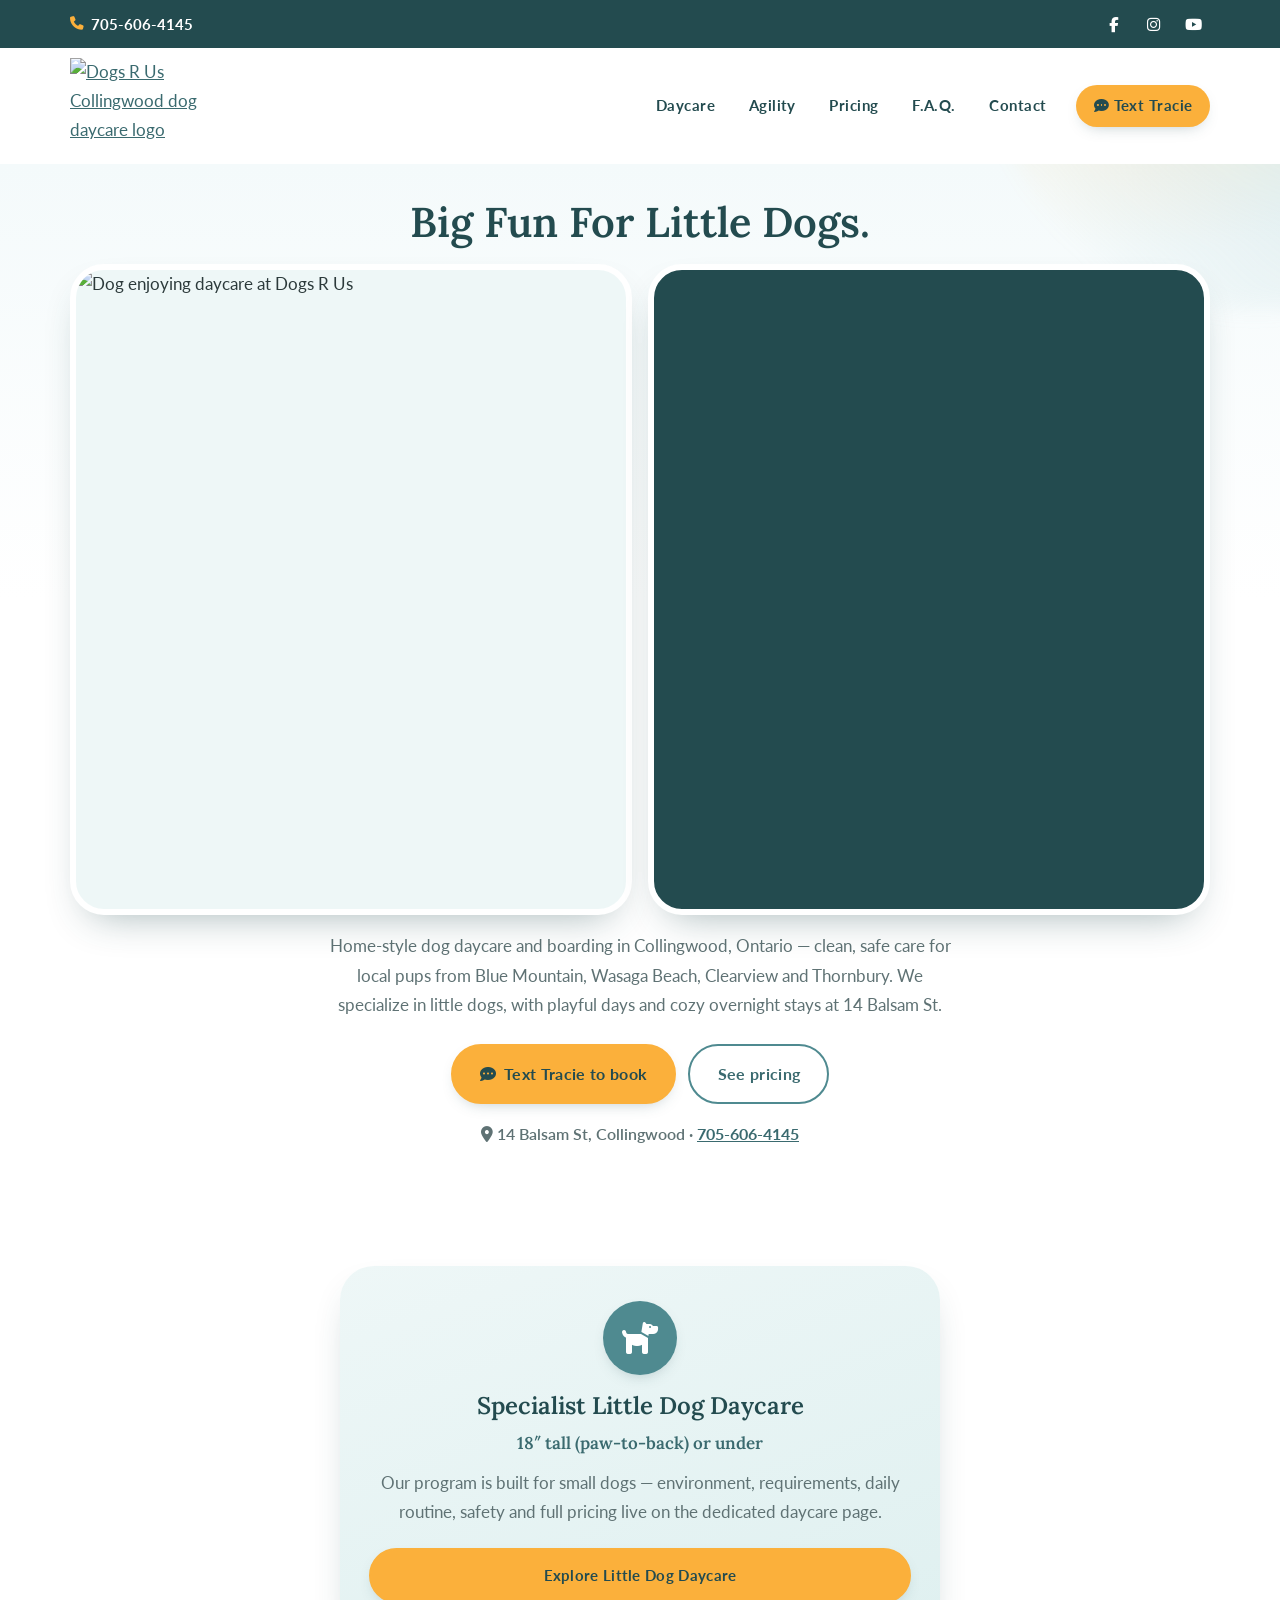
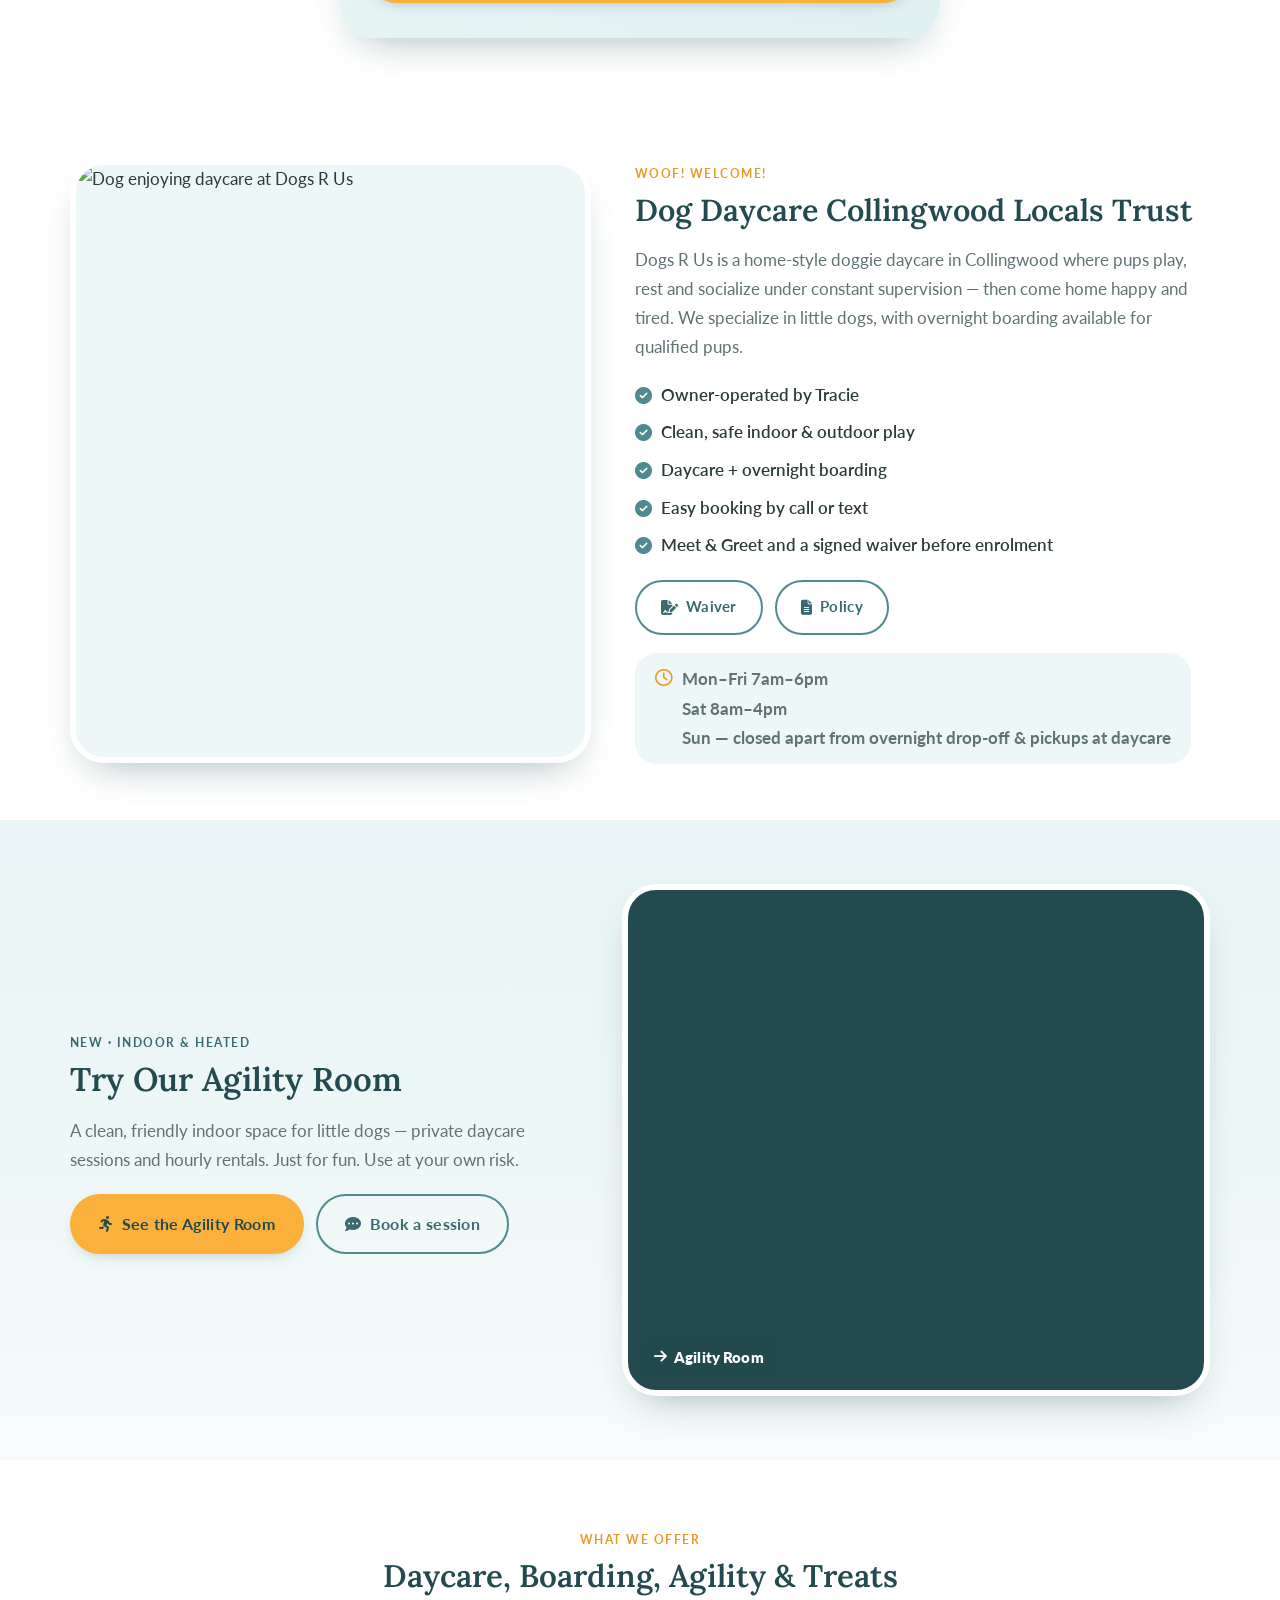
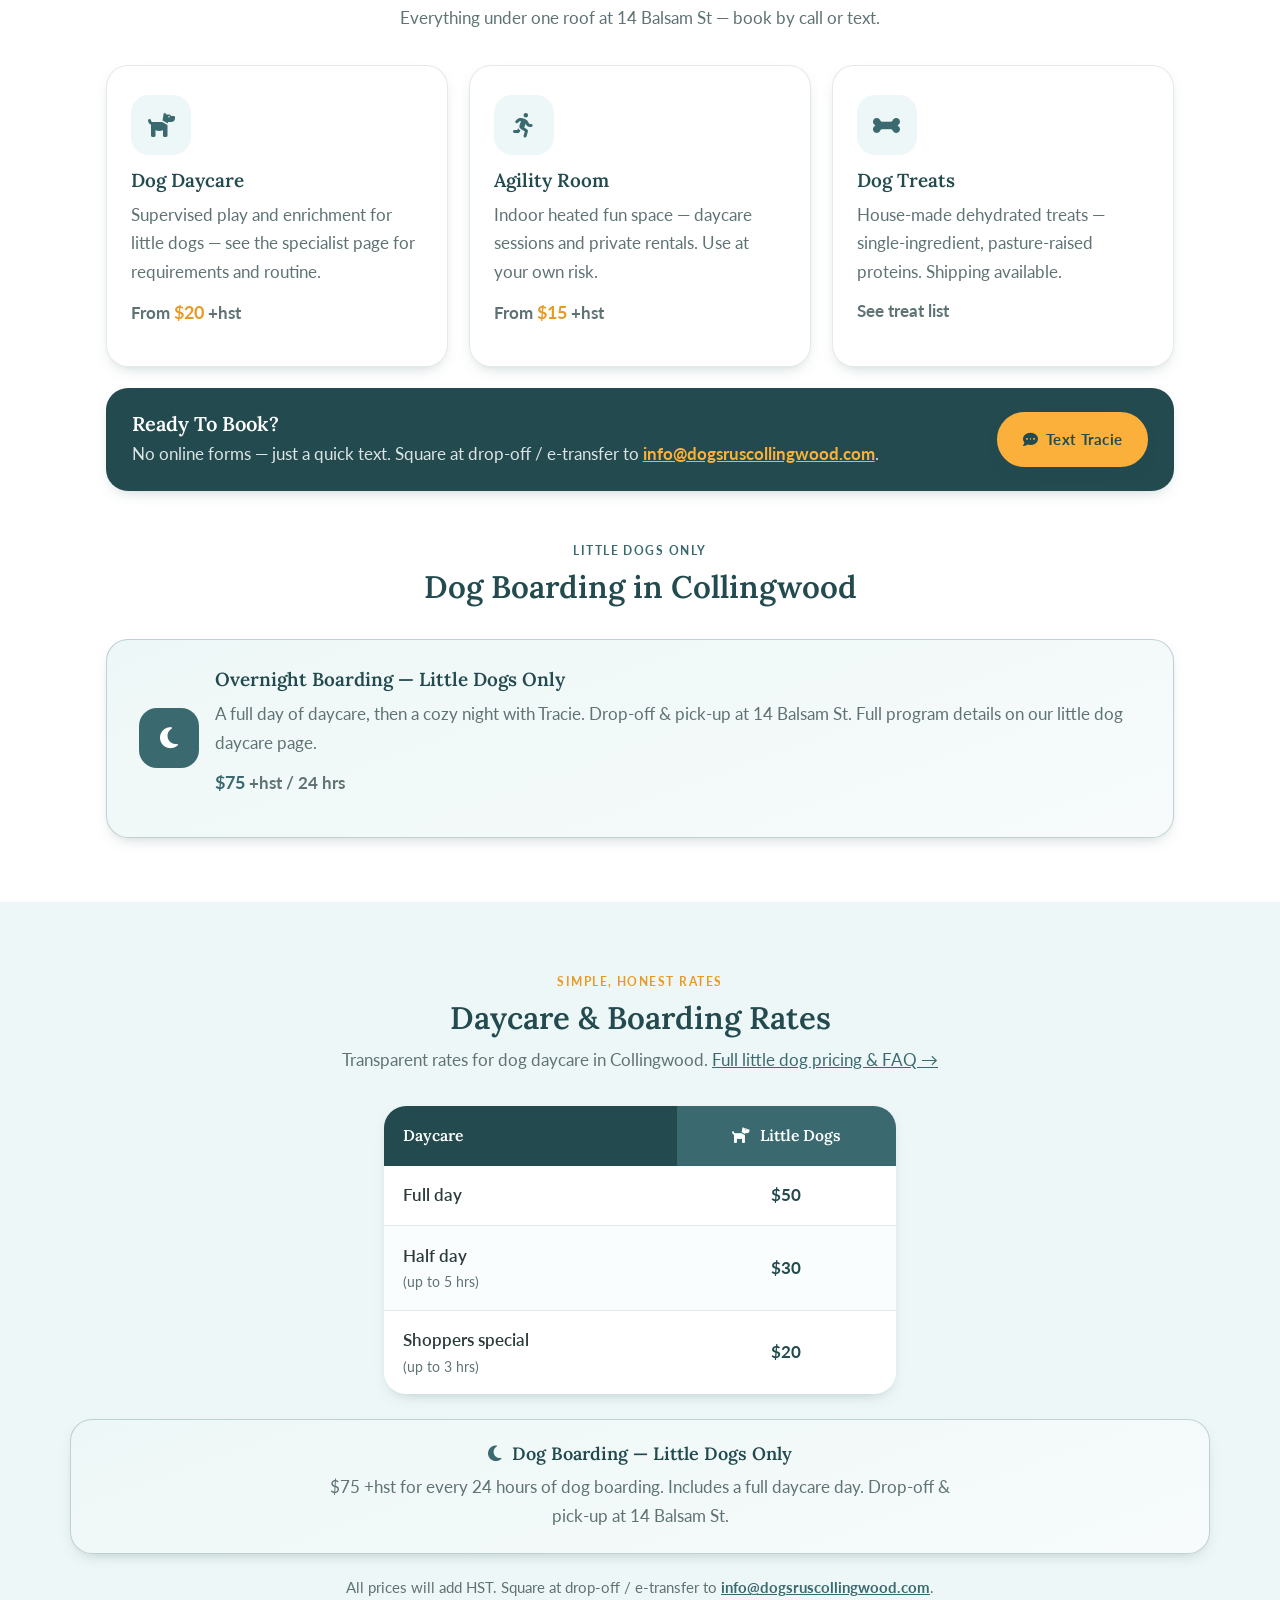
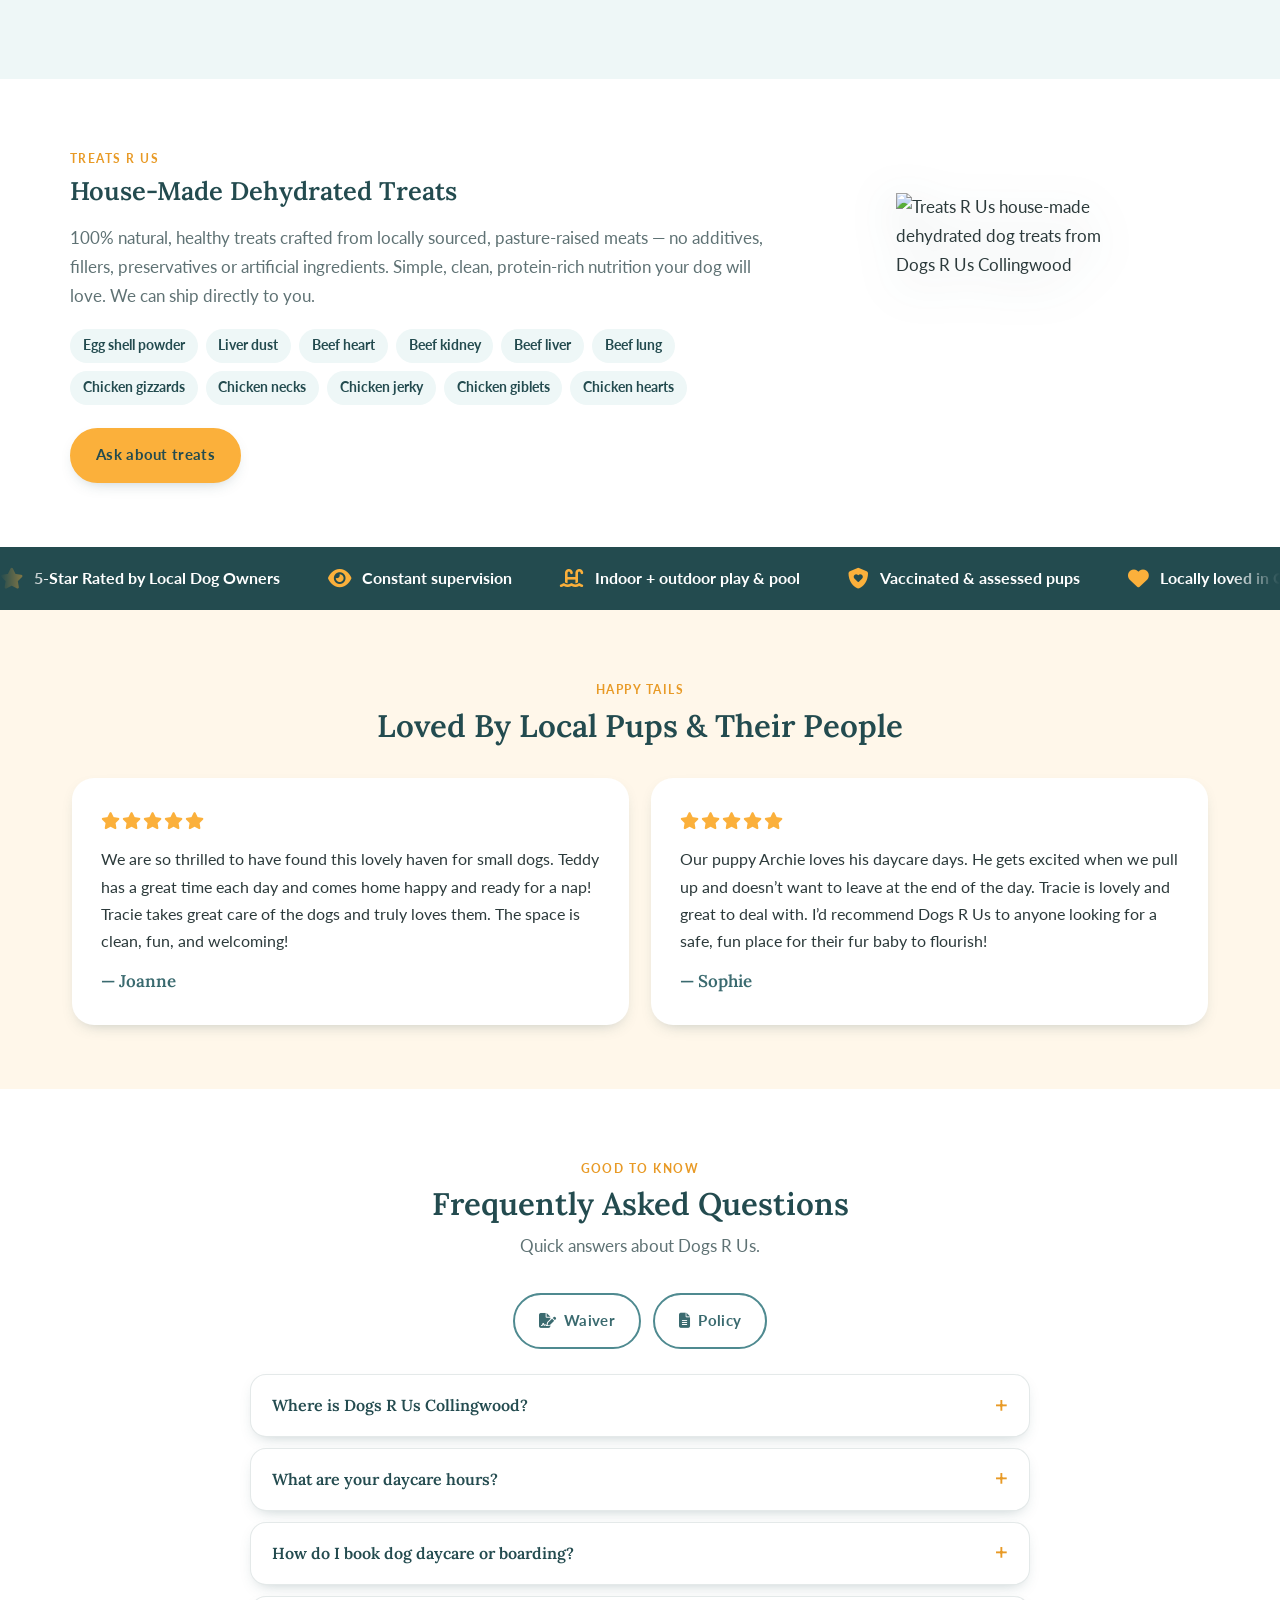
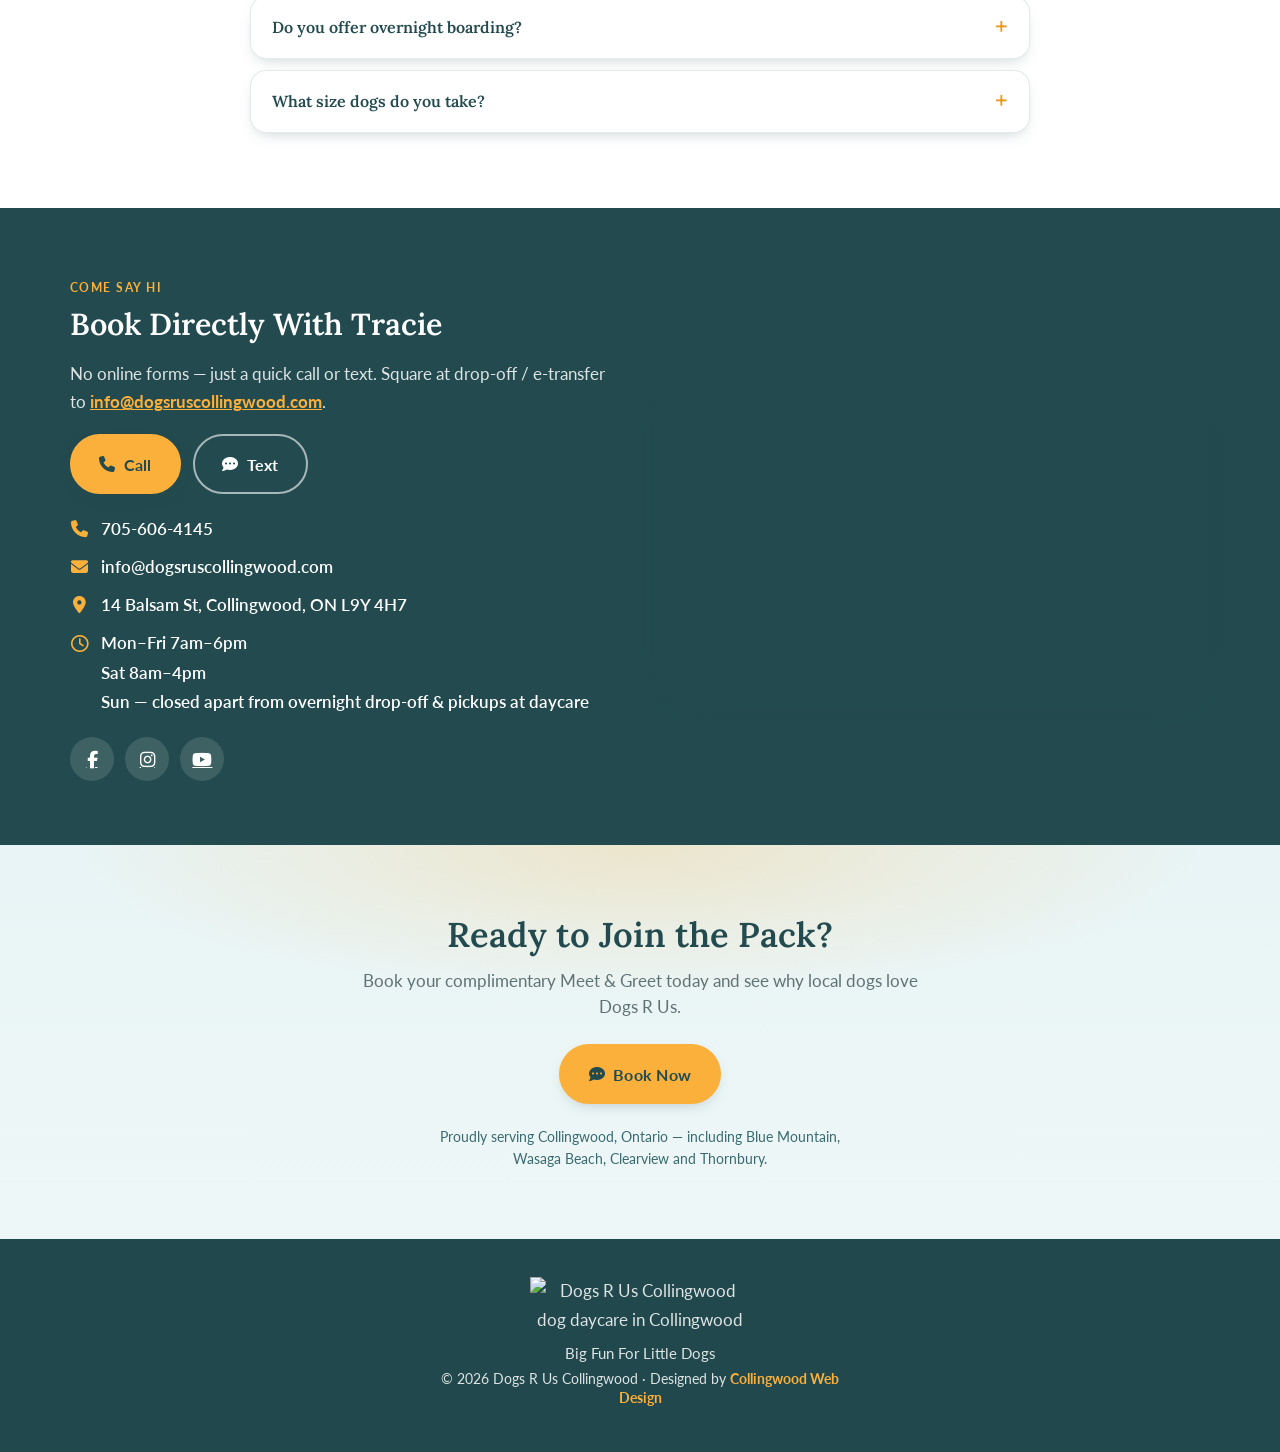
==== commit ff0a6924: "Add homepage agility spotlight with looping video linking to the agility page. Co-authored-by: Curso" ====
--- a/index.html
+++ b/index.html
@@ -545,6 +545,38 @@
       </div>
     </section>
 
+    <!-- AGILITY SPOTLIGHT -->
+    <section class="agility-home" aria-labelledby="agility-home-heading">
+      <div class="wrap agility-home-grid">
+        <div class="agility-home-copy">
+          <span class="kicker kicker-teal">New · Indoor &amp; Heated</span>
+          <h2 id="agility-home-heading">Try Our Agility Room</h2>
+          <p>A clean, friendly indoor space for little dogs — private daycare sessions and hourly rentals. Just for fun. Use at your own risk.</p>
+          <div class="btn-row">
+            <a class="btn btn-lg" href="agility-room"><i class="fa-solid fa-person-running" aria-hidden="true"></i> See the Agility Room</a>
+            <a class="btn btn-lg btn-ghost" href="sms:7056064145"><i class="fa-solid fa-comment-dots" aria-hidden="true"></i> Book a session</a>
+          </div>
+        </div>
+        <a class="agility-home-media" href="agility-room" aria-label="Watch the agility room video — go to Agility Room page">
+          <div class="hero-video-frame agility-home-video-frame">
+            <video
+              class="hero-video agility-home-video"
+              autoplay
+              muted
+              loop
+              playsinline
+              preload="metadata"
+              poster="https://media.cwd-cdn.com/dogs-r-us-collingwood/images/agility-poster.jpg"
+              aria-hidden="true"
+            >
+              <source src="https://media.cwd-cdn.com/dogs-r-us-collingwood/videos/agility-room.mp4" type="video/mp4">
+            </video>
+          </div>
+          <span class="agility-home-media-cta"><i class="fa-solid fa-arrow-right" aria-hidden="true"></i> Agility Room</span>
+        </a>
+      </div>
+    </section>
+
     <!-- SERVICES -->
     <section class="services wrap" aria-labelledby="services-heading">
       <div class="section-head">
--- a/styles.css
+++ b/styles.css
@@ -521,6 +521,89 @@
   gap: 0.25rem;
 }
 
+/* ---------- Home agility spotlight ---------- */
+.agility-home {
+  padding: clamp(2.4rem, 6vw, 4rem) 0;
+  background:
+    linear-gradient(180deg, #e8f4f5 0%, var(--sky) 55%, #f7fbfb 100%);
+}
+.agility-home-grid {
+  display: grid;
+  gap: 1.75rem;
+  align-items: center;
+}
+@media (min-width: 880px) {
+  .agility-home-grid {
+    grid-template-columns: 1fr 1.15fr;
+    gap: 2.5rem;
+  }
+}
+.agility-home-copy h2 {
+  font-size: clamp(1.55rem, 3vw, 2.05rem);
+  color: var(--teal-ink);
+}
+.agility-home-copy > p {
+  color: var(--muted);
+  max-width: 34rem;
+}
+.agility-home-copy .btn-row { margin-top: 1.15rem; }
+.agility-home-media {
+  position: relative;
+  display: block;
+  text-decoration: none;
+  color: inherit;
+  border-radius: var(--radius-lg);
+  overflow: hidden;
+  box-shadow: var(--shadow);
+  transition: transform 0.2s ease, box-shadow 0.2s ease;
+}
+.agility-home-media:hover {
+  transform: translateY(-3px);
+  box-shadow: var(--shadow);
+}
+.agility-home-video-frame {
+  width: 100%;
+  aspect-ratio: 3 / 4;
+  max-height: min(70vh, 34rem);
+  margin: 0;
+}
+@media (min-width: 880px) {
+  .agility-home-video-frame {
+    aspect-ratio: 4 / 5;
+    max-height: 32rem;
+  }
+}
+.agility-home-video {
+  width: 100%;
+  height: 100%;
+  object-fit: cover;
+  display: block;
+}
+.agility-home-media-cta {
+  position: absolute;
+  left: 1rem;
+  bottom: 1rem;
+  display: inline-flex;
+  align-items: center;
+  gap: 0.45rem;
+  padding: 0.65rem 1rem;
+  border-radius: 999px;
+  background: rgba(35, 75, 79, 0.88);
+  color: var(--white);
+  font-weight: 800;
+  font-size: 0.92rem;
+  letter-spacing: 0.01em;
+  backdrop-filter: blur(4px);
+}
+.agility-home-media:hover .agility-home-media-cta,
+.agility-home-media:focus-visible .agility-home-media-cta {
+  background: var(--teal-deep);
+}
+.agility-home-media:focus-visible {
+  outline: 3px solid var(--yellow-deep);
+  outline-offset: 4px;
+}
+
 /* ---------- Services ---------- */
 .services { padding: clamp(2.5rem, 6vw, 4rem) var(--pad); }
 .service-grid { display: grid; gap: 1.3rem; grid-template-columns: 1fr; }
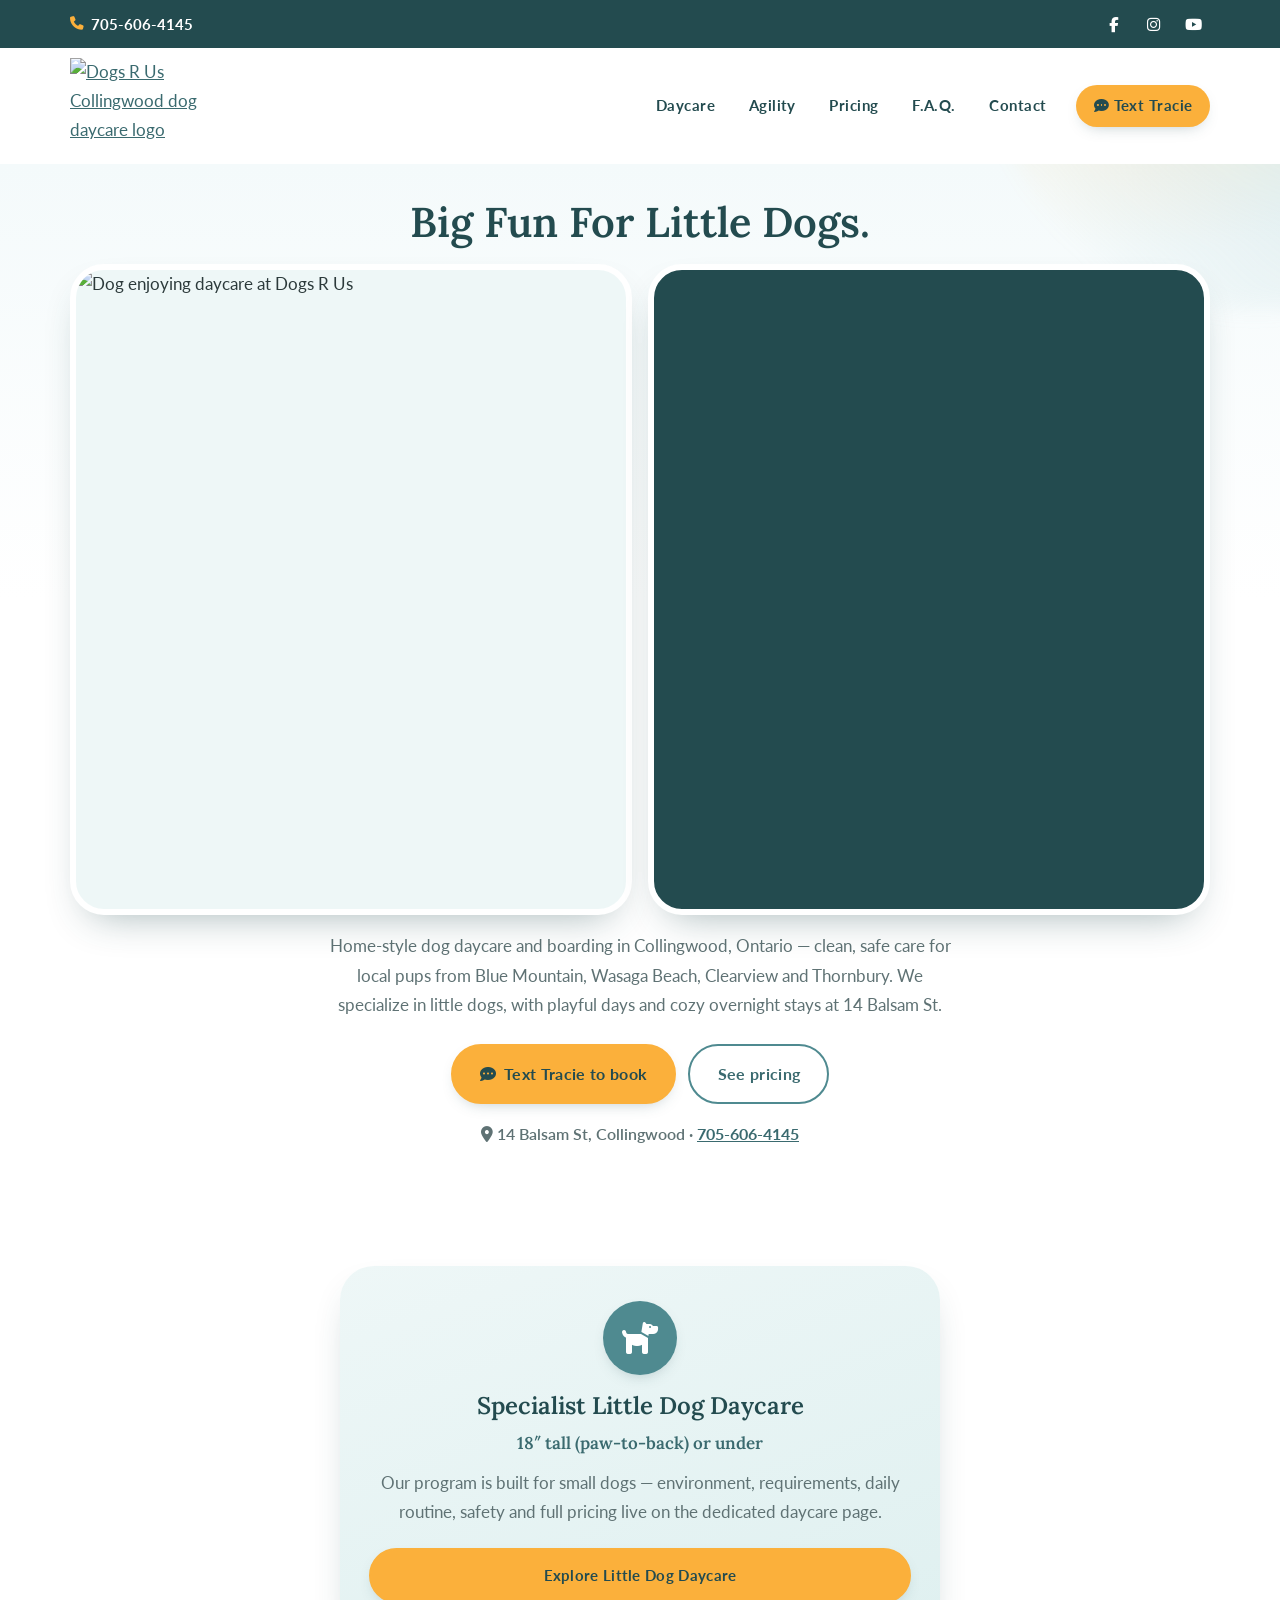
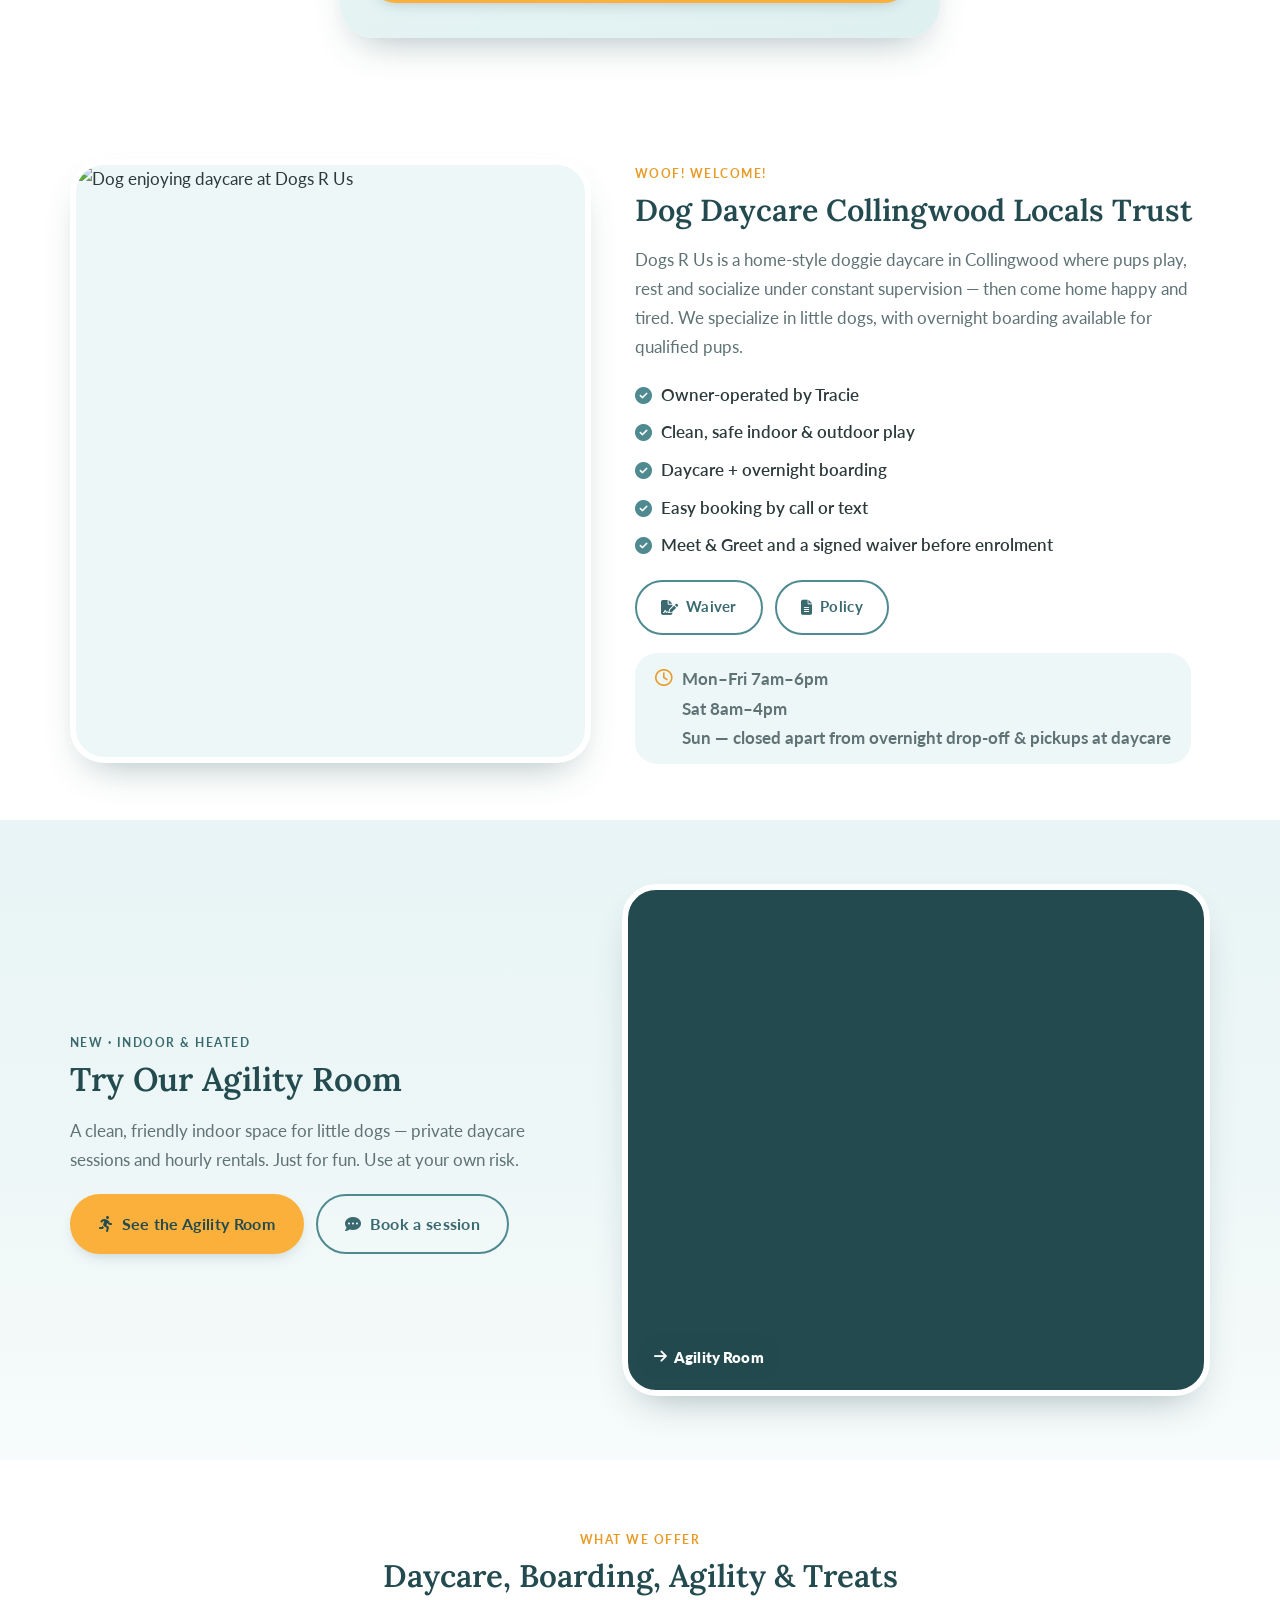
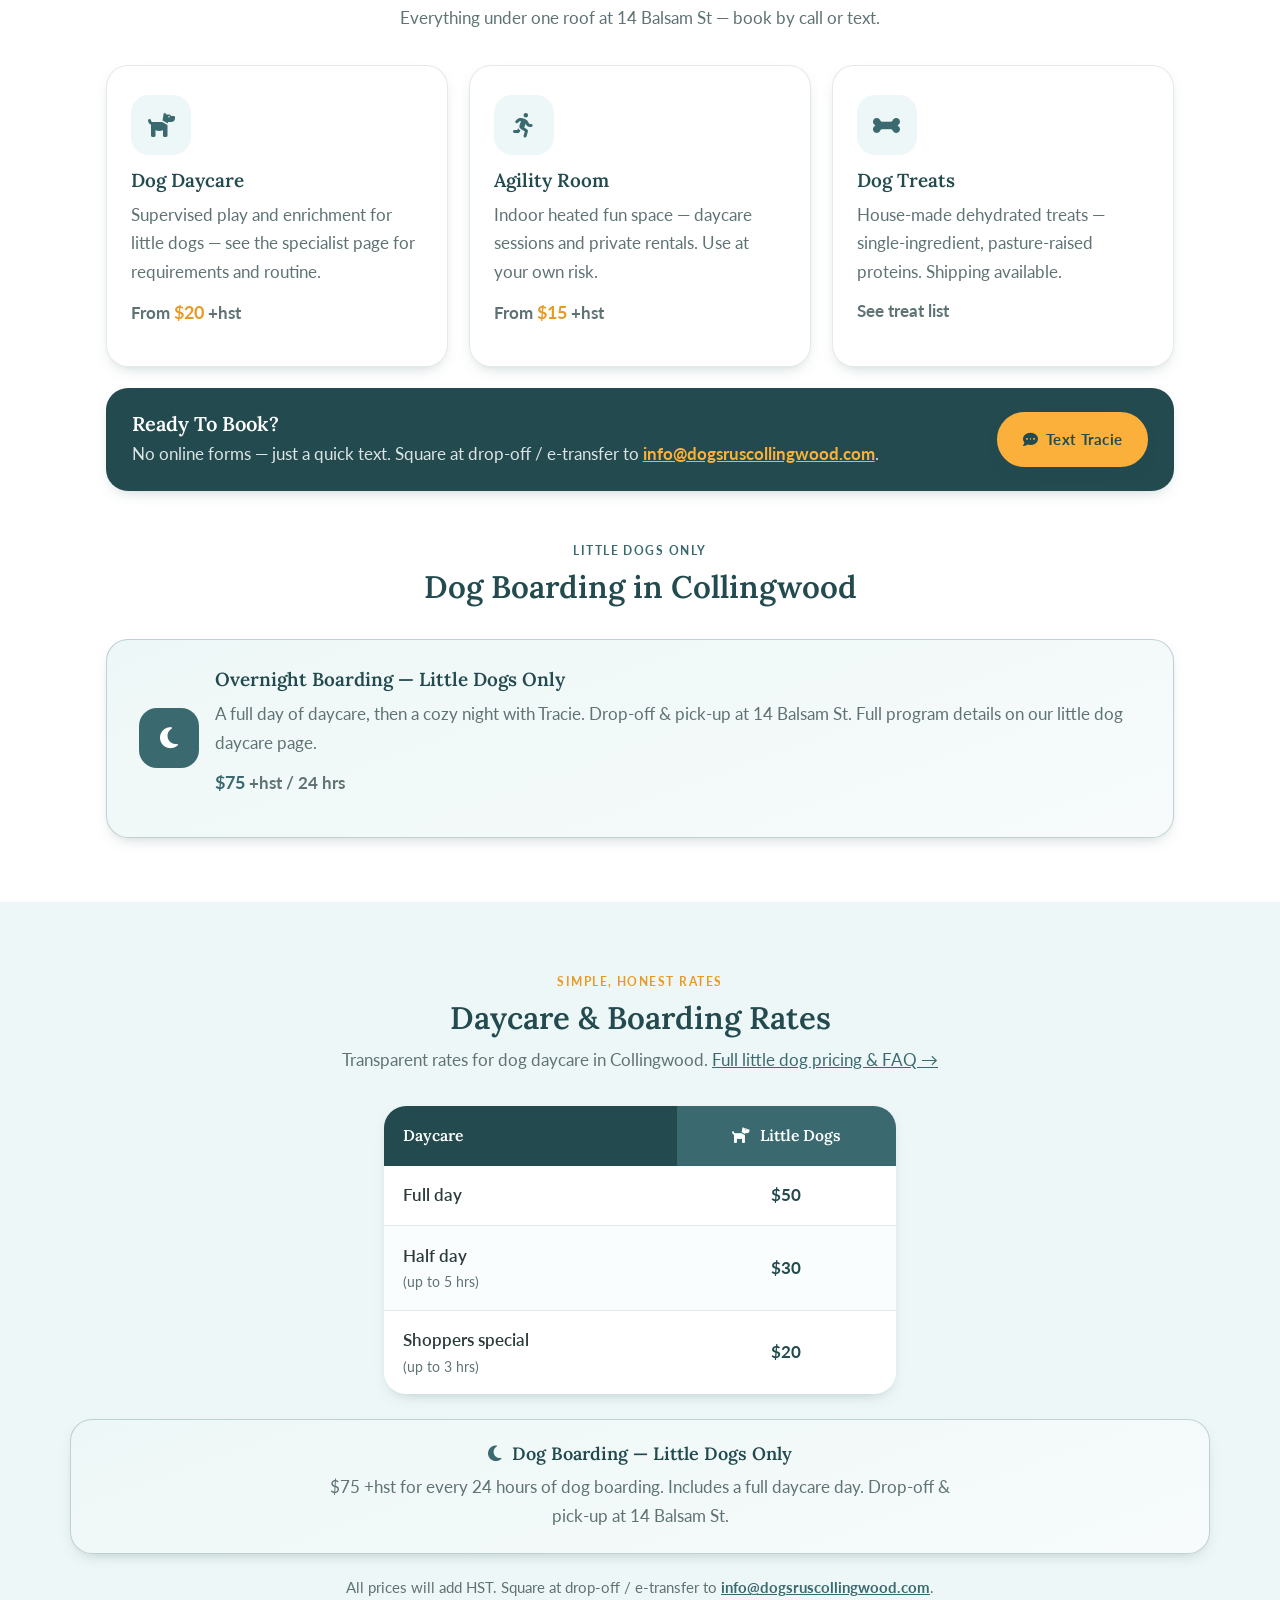
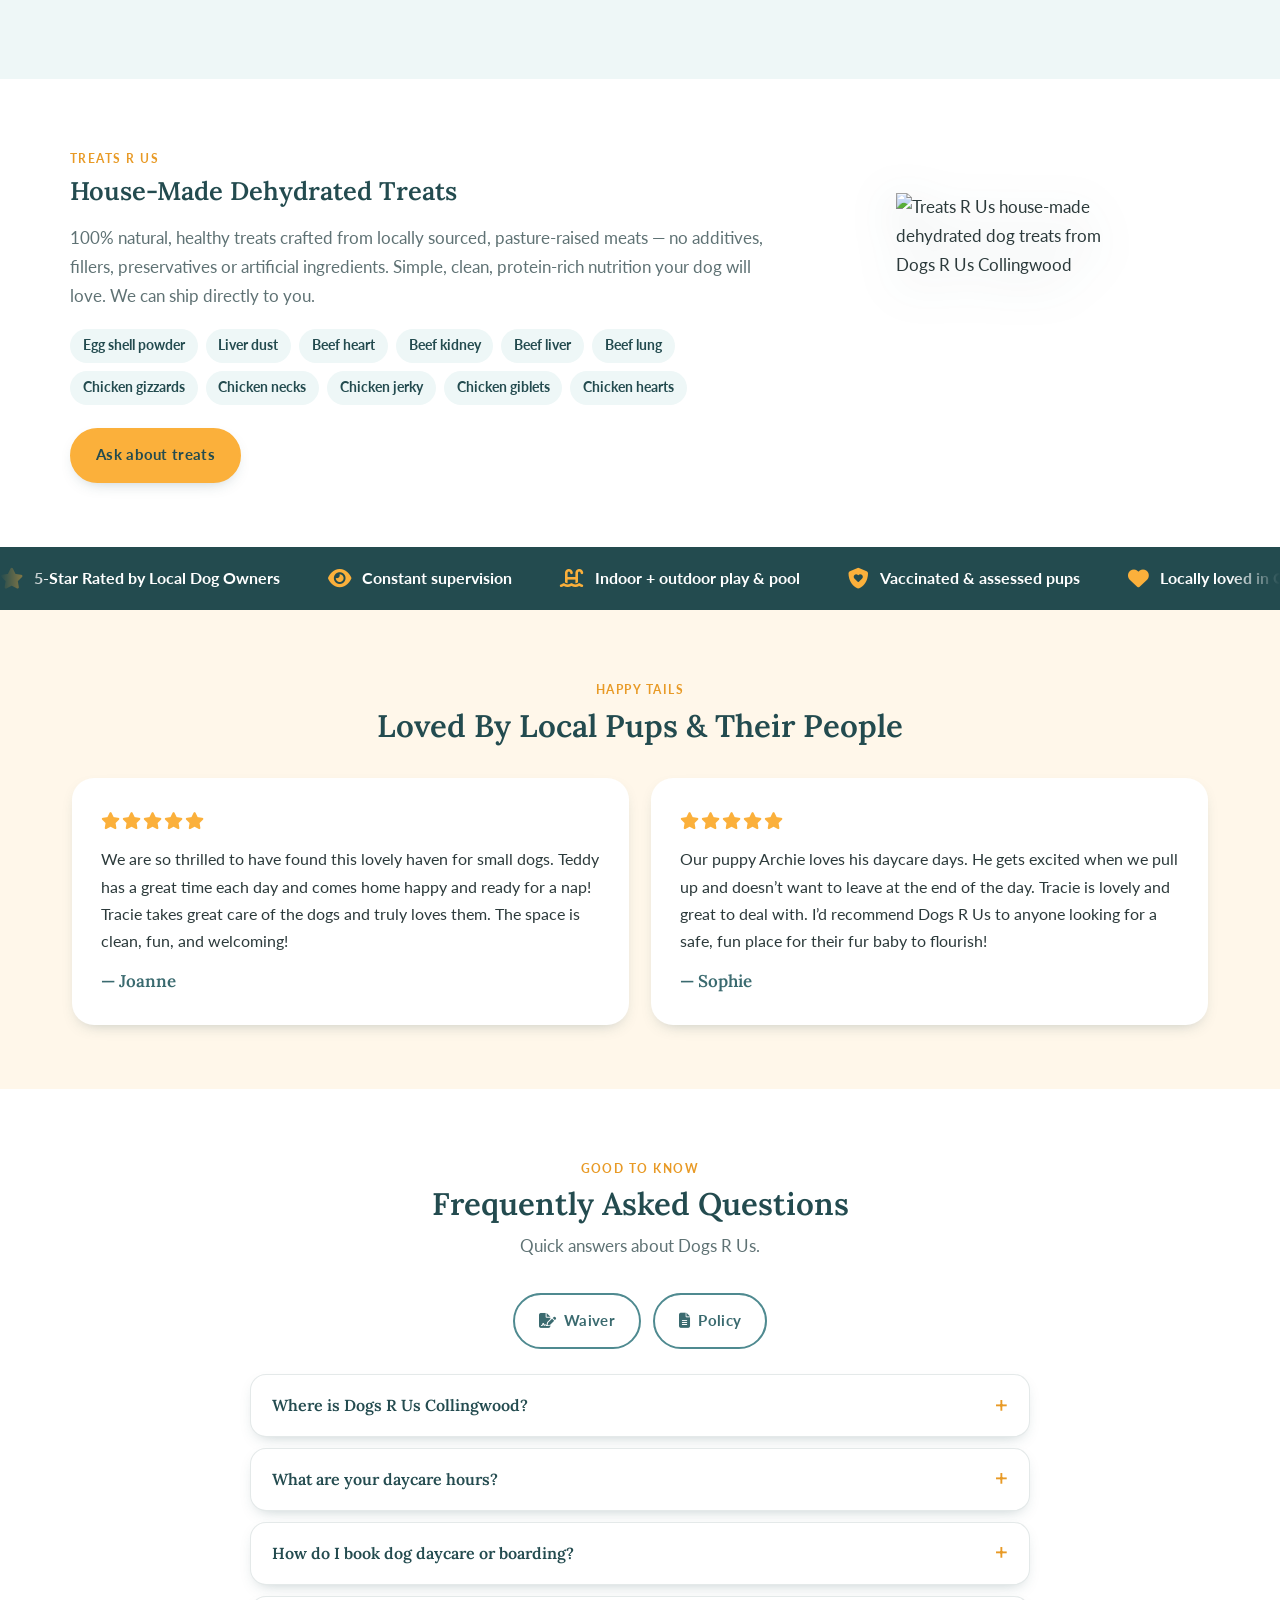
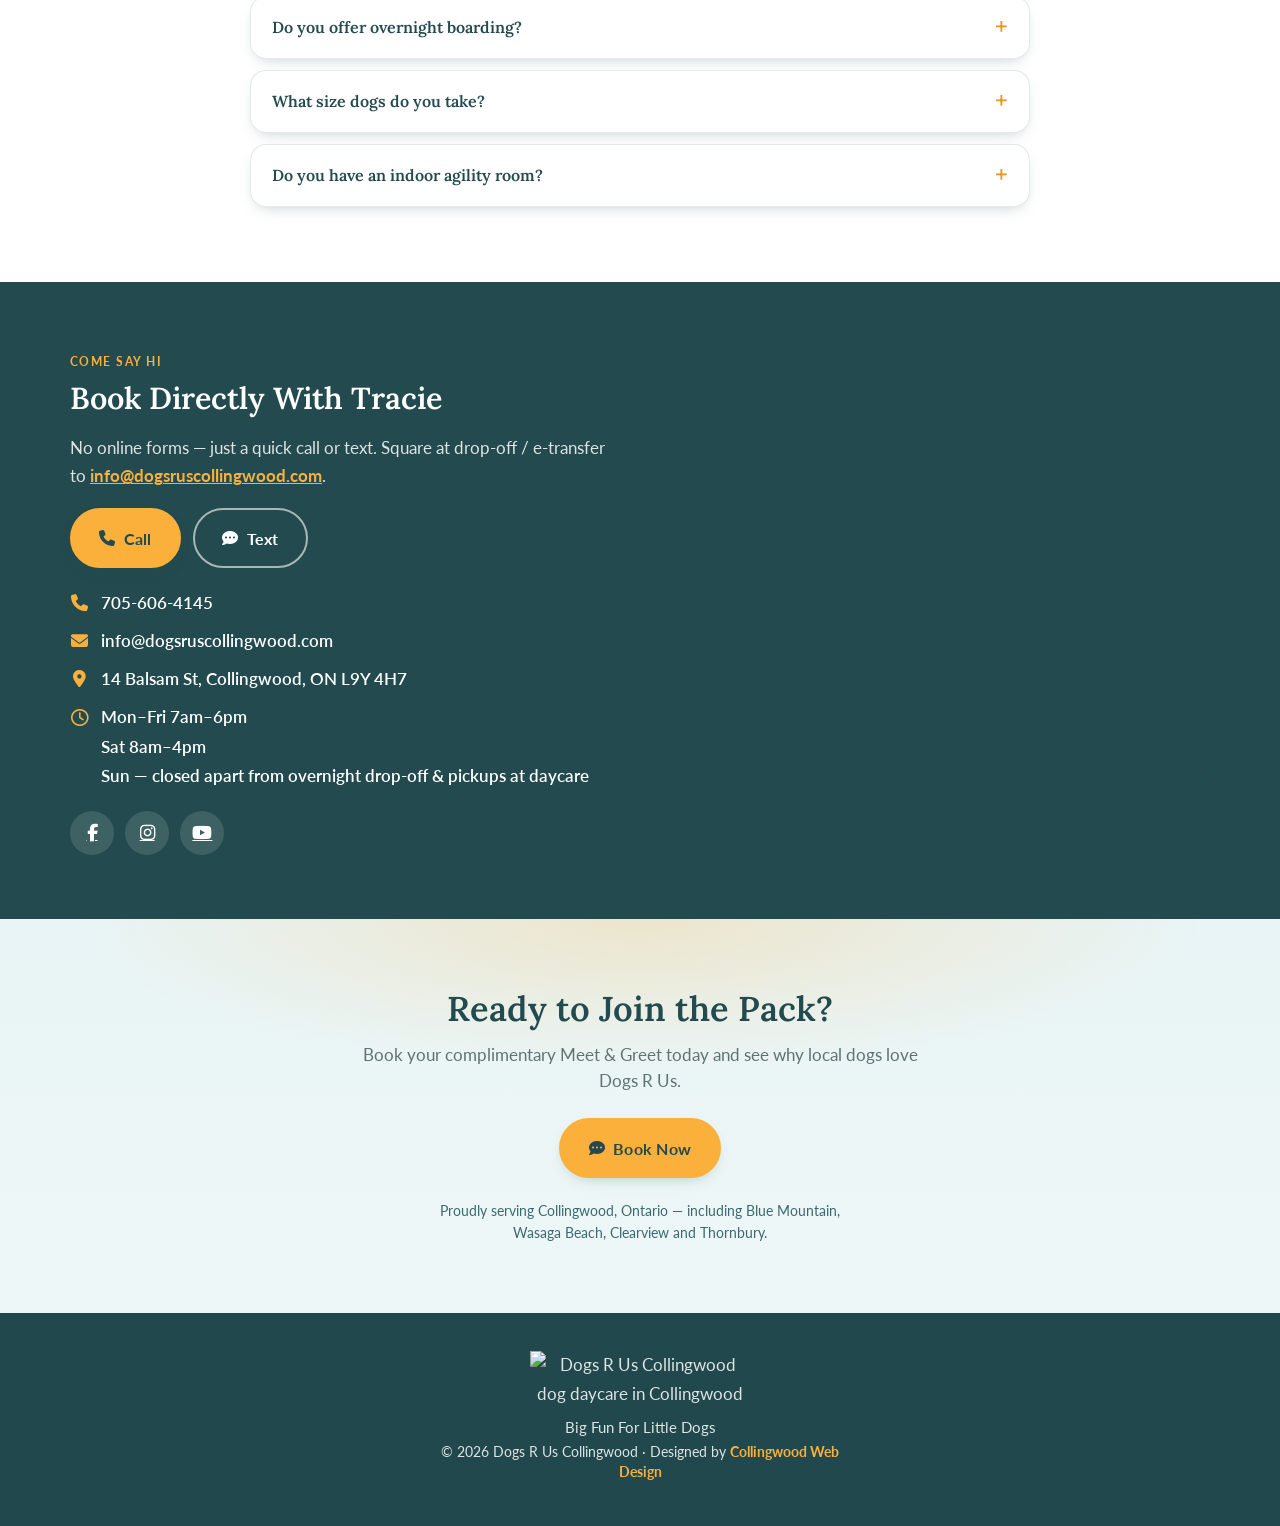
==== commit 6d671f9c: "Add agility FAQ answers on daycare and homepage. Co-authored-by: Cursor <cursoragent@cursor.com>" ====
--- a/index.html
+++ b/index.html
@@ -407,6 +407,14 @@
           "@type": "Answer",
           "text": "We specialize in little dogs — 18″ tall (paw-to-back) or under. See our Little Dog Daycare page for environment, requirements, routine and full details."
         }
+      },
+      {
+        "@type": "Question",
+        "name": "Do you have an indoor agility room?",
+        "acceptedAnswer": {
+          "@type": "Answer",
+          "text": "Yes. Dogs R Us has a heated indoor agility room for fun sessions and private rentals. Daycare dogs: $15 +HST / 30 min. Private rental: $25 +HST / hour. Use at your own risk."
+        }
       }
     ]
   }
@@ -769,6 +777,12 @@
           <details>
           <summary>What size dogs do you take?</summary>
           <div><p>We specialize in little dogs — 18″ tall (paw-to-back) or under. See <a href="little-dog-daycare">Little Dog Daycare</a> for environment, requirements, routine and full details.</p></div>
+          </details>
+        </article>
+        <article class="faq-item">
+          <details>
+          <summary>Do you have an indoor agility room?</summary>
+          <div><p>Yes — a heated indoor agility room for fun only (use at your own risk). Daycare dogs: <strong>$15 +hst</strong> for a private 30&nbsp;min session. Private rental: <strong>$25 +hst / hour</strong> (up to 3 dogs). See <a href="agility-room">Agility Room</a> for details, or complete the <a href="waiver">waiver</a> before booking.</p></div>
           </details>
         </article>
       </div>
--- a/styles.css
+++ b/styles.css
@@ -736,6 +736,11 @@
 }
 
 .pricing-extras { display: grid; gap: 1.1rem; margin-top: 1.6rem; }
+@media (min-width: 720px) {
+  .pricing-extras:not(:has(.extra-card:only-child)) {
+    grid-template-columns: 1fr 1fr;
+  }
+}
 .pricing-extras:has(.extra-card:only-child) { grid-template-columns: 1fr; }
 .pricing-extras .extra-card:only-child { width: 100%; text-align: center; }
 .extra-card { background: var(--white); border-radius: var(--radius); padding: 1.4rem 1.5rem; box-shadow: var(--shadow-sm); border: 1px solid var(--line); }
@@ -745,6 +750,14 @@
 .extra-card h3 i { color: var(--yellow-deep); margin-right: 0.4rem; }
 .extra-card-little h3 i { color: var(--teal-deep); }
 .extra-card p { margin: 0; color: var(--muted); }
+.extra-card p + p { margin-top: 0.7rem; }
+.extra-card strong { color: var(--teal-ink); }
+.extra-card-link a {
+  font-weight: 800;
+  color: var(--teal-deep);
+  text-decoration: none;
+}
+.extra-card-link a:hover { color: var(--teal-ink); text-decoration: underline; }
 .extra-card:only-child p { max-width: 40rem; margin-inline: auto; }
 .fine { color: var(--muted); font-size: 0.92rem; }
 .fine.center { margin-top: 1.3rem; }
@@ -901,8 +914,11 @@
   gap: 1.25rem;
   margin-top: 0.5rem;
 }
-@media (min-width: 720px) {
-  .detail-grid { grid-template-columns: repeat(3, 1fr); }
+@media (min-width: 640px) {
+  .detail-grid { grid-template-columns: repeat(2, 1fr); }
+}
+@media (min-width: 980px) {
+  .detail-grid { grid-template-columns: repeat(4, 1fr); }
 }
 .detail-card {
   background: var(--white);
@@ -911,6 +927,30 @@
   padding: 1.35rem 1.4rem;
   box-shadow: var(--shadow-sm);
 }
+a.detail-card-link {
+  text-decoration: none;
+  color: inherit;
+  display: flex;
+  flex-direction: column;
+  transition: transform 0.18s ease, box-shadow 0.2s ease, border-color 0.18s ease;
+}
+a.detail-card-link:hover {
+  transform: translateY(-3px);
+  box-shadow: var(--shadow);
+  border-color: rgba(79, 138, 144, 0.45);
+}
+a.detail-card-link:focus-visible {
+  outline: 3px solid var(--yellow-deep);
+  outline-offset: 3px;
+}
+.detail-card-cta {
+  margin-top: auto;
+  padding-top: 0.85rem;
+  font-weight: 800;
+  font-size: 0.92rem;
+  color: var(--teal-deep);
+}
+.detail-card-cta i { margin-left: 0.25rem; font-size: 0.85em; }
 .detail-card h3 {
   font-size: 1.12rem;
   margin: 0 0 0.55rem;
@@ -926,10 +966,45 @@
   line-height: 1.5;
 }
 .detail-checklist {
-  max-width: 38rem;
-  margin-inline: auto;
-}
-.detail-checklist li { align-items: flex-start; }
+  max-width: 42rem;
+  margin: 1.4rem auto 1.6rem;
+  justify-items: center;
+  gap: 0.75rem;
+}
+.detail-checklist li {
+  align-items: center;
+  justify-content: center;
+  text-align: center;
+  max-width: 100%;
+}
+.detail-checklist li span {
+  text-wrap: pretty;
+}
+.detail-checklist .nowrap,
+.detail-checklist strong.nowrap {
+  white-space: nowrap;
+}
+.detail-checklist i {
+  flex-shrink: 0;
+  font-size: 1.15em;
+  animation: detail-check-in 0.55s cubic-bezier(0.2, 0.85, 0.25, 1) both,
+             detail-check-pulse 2.6s ease-in-out 0.7s infinite;
+}
+.detail-checklist li:nth-child(1) i { animation-delay: 0.05s, 0.75s; }
+.detail-checklist li:nth-child(2) i { animation-delay: 0.12s, 0.9s; }
+.detail-checklist li:nth-child(3) i { animation-delay: 0.19s, 1.05s; }
+.detail-checklist li:nth-child(4) i { animation-delay: 0.26s, 1.2s; }
+.detail-checklist li:nth-child(5) i { animation-delay: 0.33s, 1.35s; }
+.detail-checklist li:nth-child(6) i { animation-delay: 0.4s, 1.5s; }
+@keyframes detail-check-in {
+  from { opacity: 0; transform: scale(0.35); }
+  70% { opacity: 1; transform: scale(1.18); }
+  to { opacity: 1; transform: scale(1); }
+}
+@keyframes detail-check-pulse {
+  0%, 100% { transform: scale(1); }
+  50% { transform: scale(1.12); }
+}
 .routine-list {
   list-style: none;
   margin: 0 auto 1.5rem;
@@ -967,7 +1042,17 @@
   place-items: center;
 }
 .routine-list strong { color: var(--teal-ink); }
-.detail-hours { justify-content: center; margin-inline: auto; }
+.detail-hours {
+  display: flex;
+  width: fit-content;
+  max-width: 100%;
+  margin-inline: auto;
+  justify-content: center;
+  text-align: center;
+}
+.detail-hours .hours-chip-text {
+  align-items: center;
+}
 .doc-links { display: flex; flex-wrap: wrap; gap: 0.75rem; justify-content: center; }
 .welcome-copy .doc-links {
   justify-content: flex-start;
@@ -1150,4 +1235,5 @@
   .hero-video { animation: none; }
   .carousel-slide { opacity: 0; }
   .carousel-slide:first-child { opacity: 1; }
-}
+  .detail-checklist i { opacity: 1; transform: none; }
+}
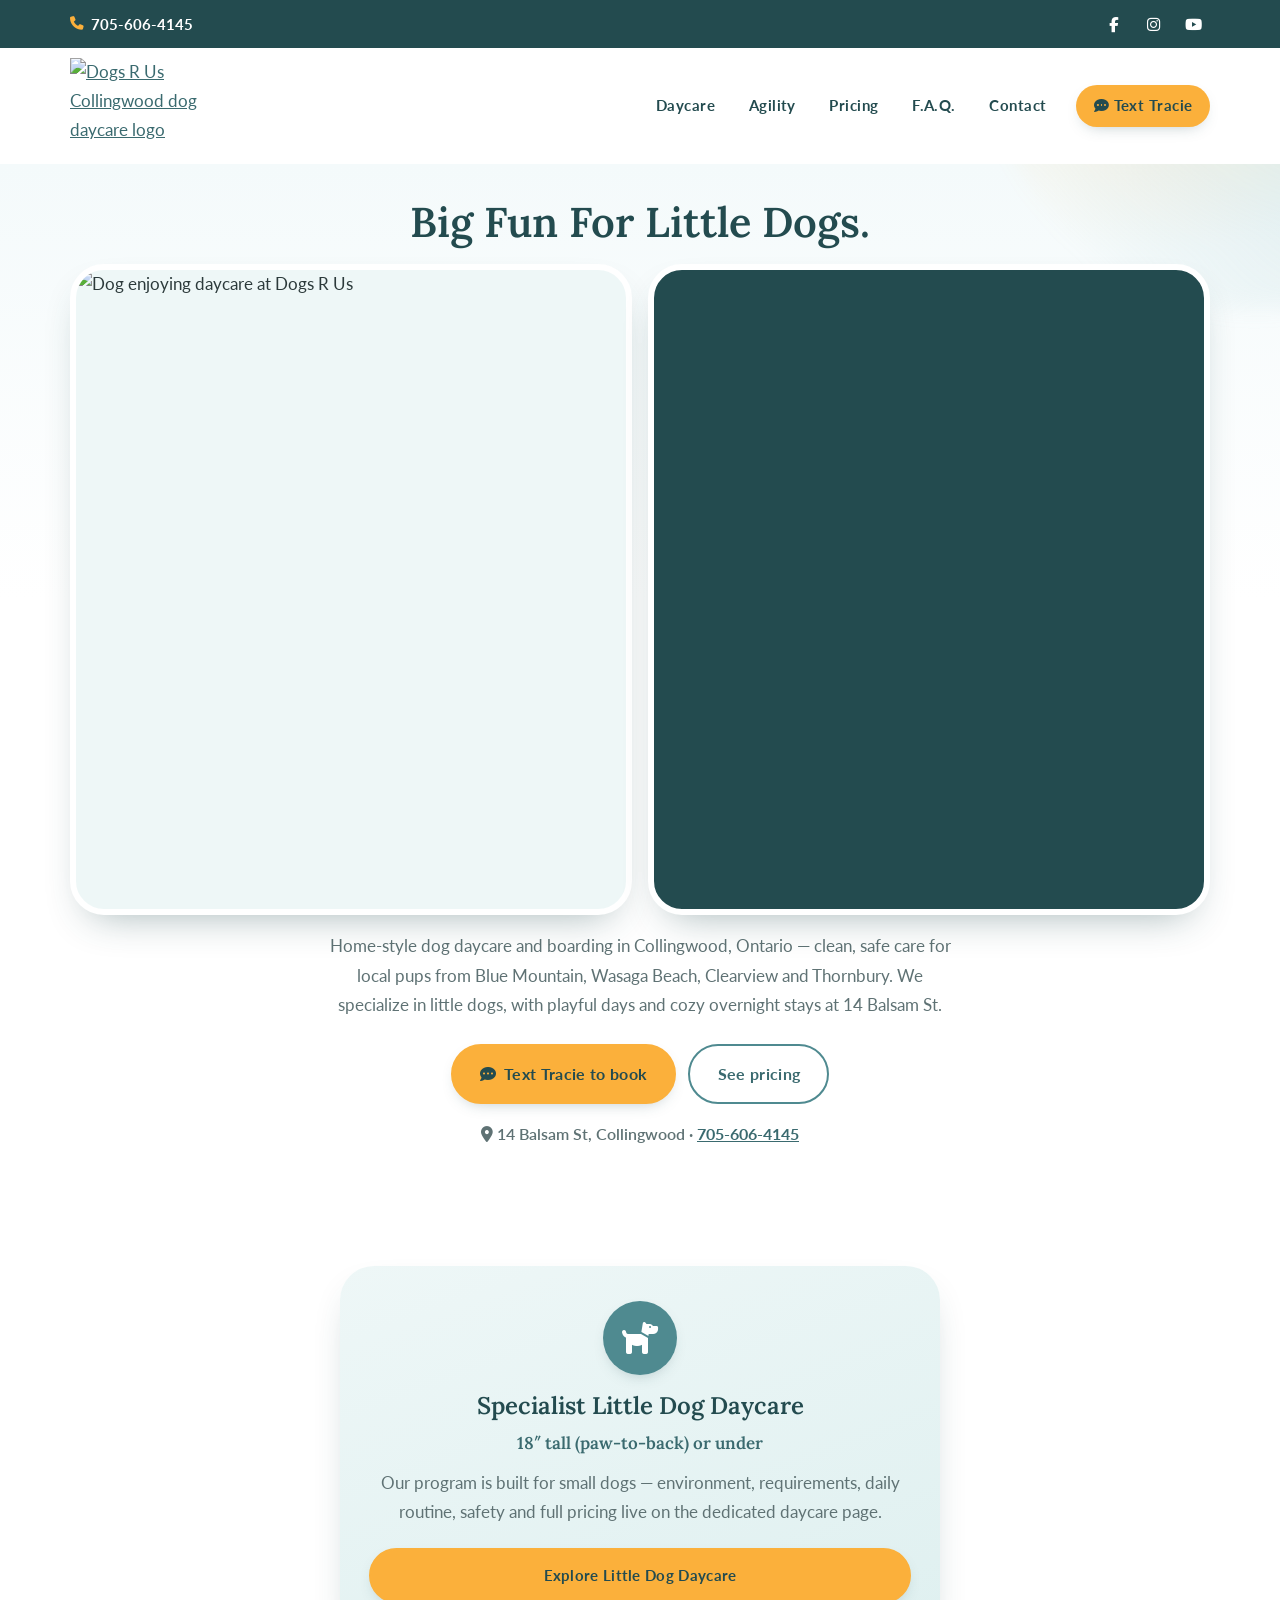
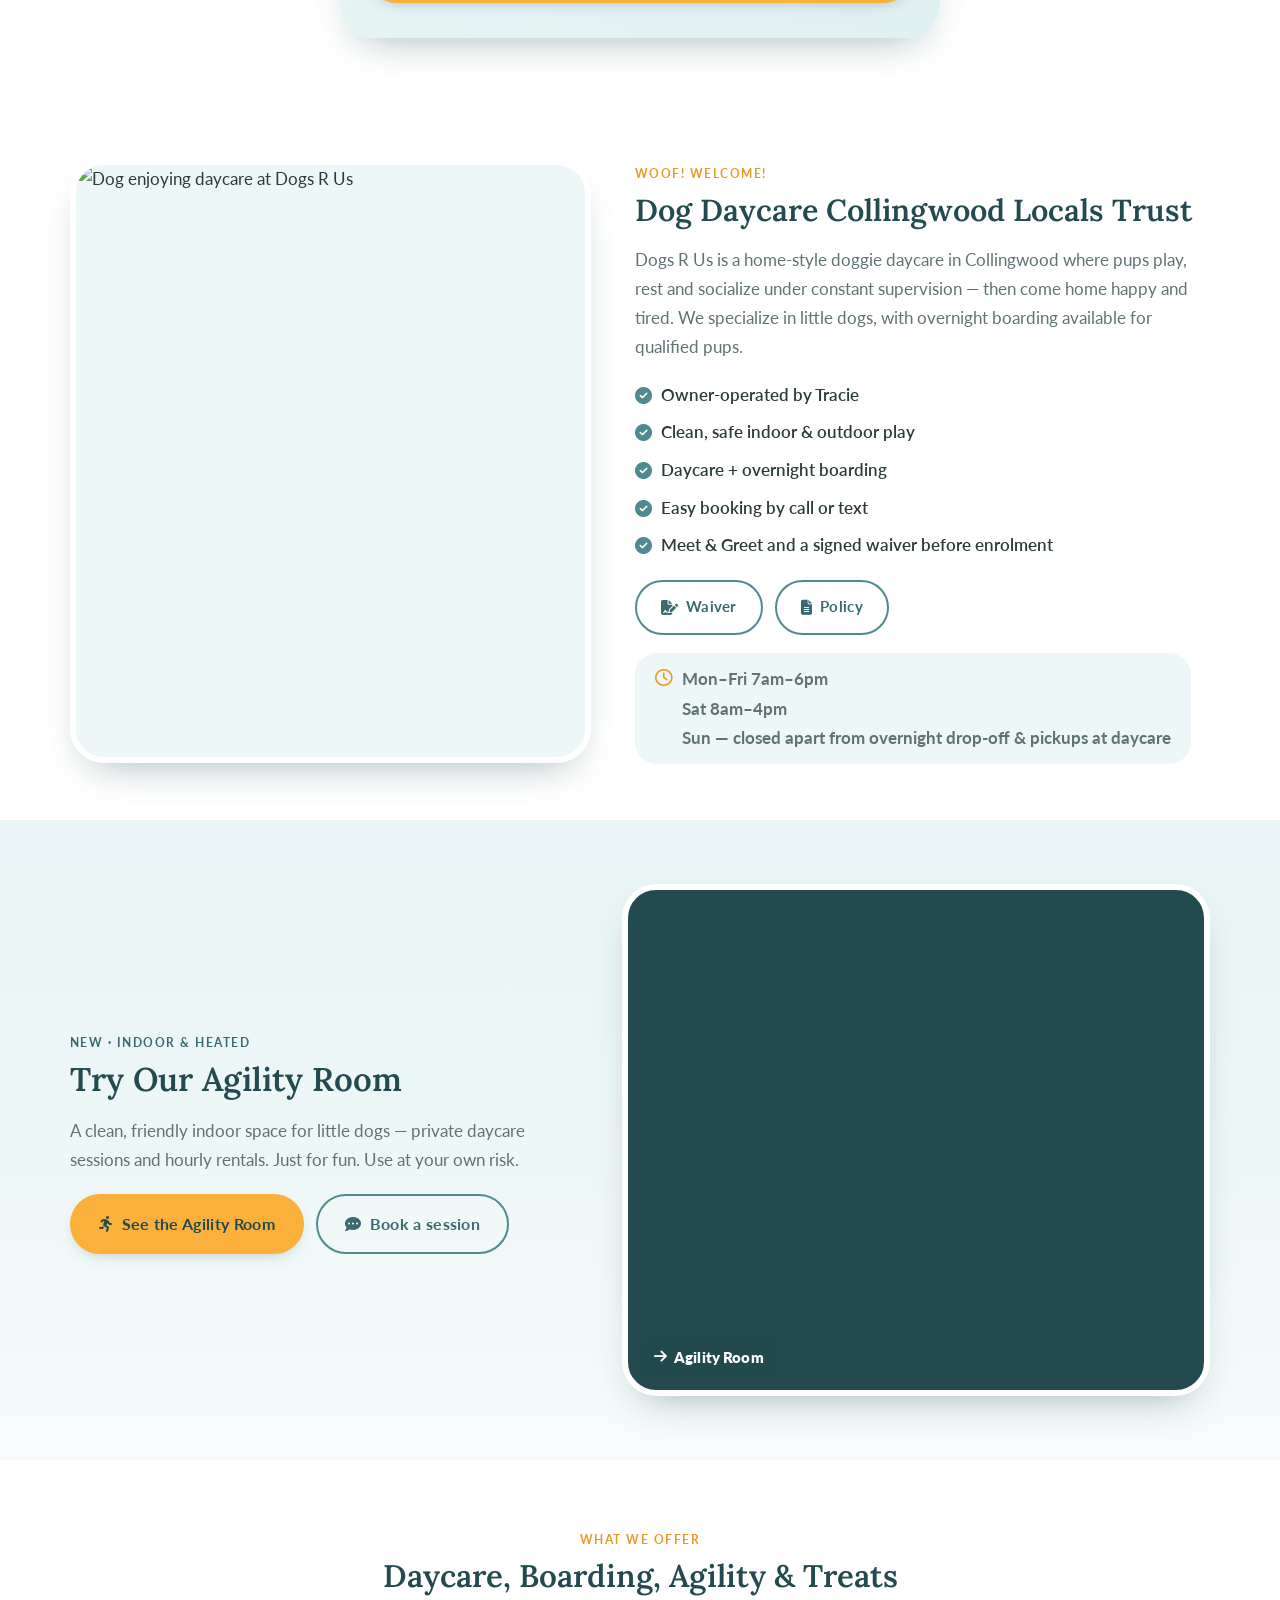
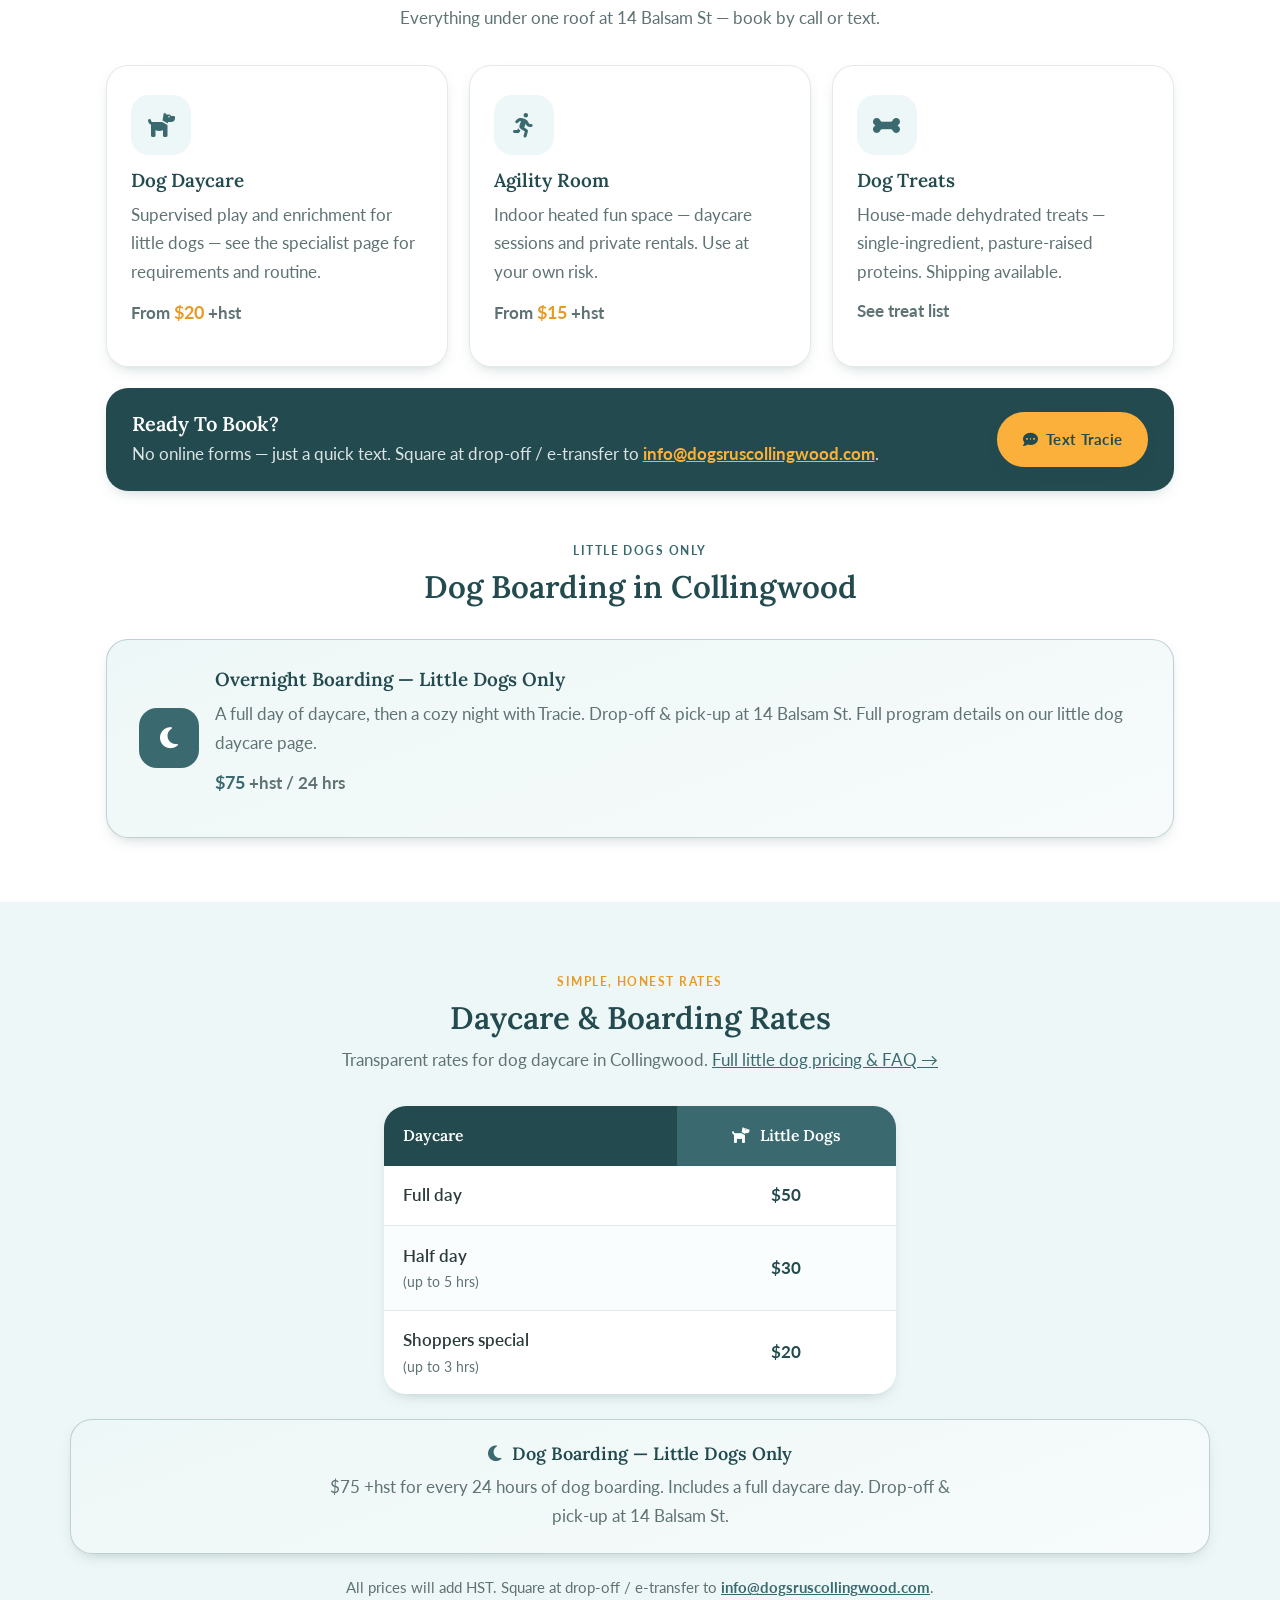
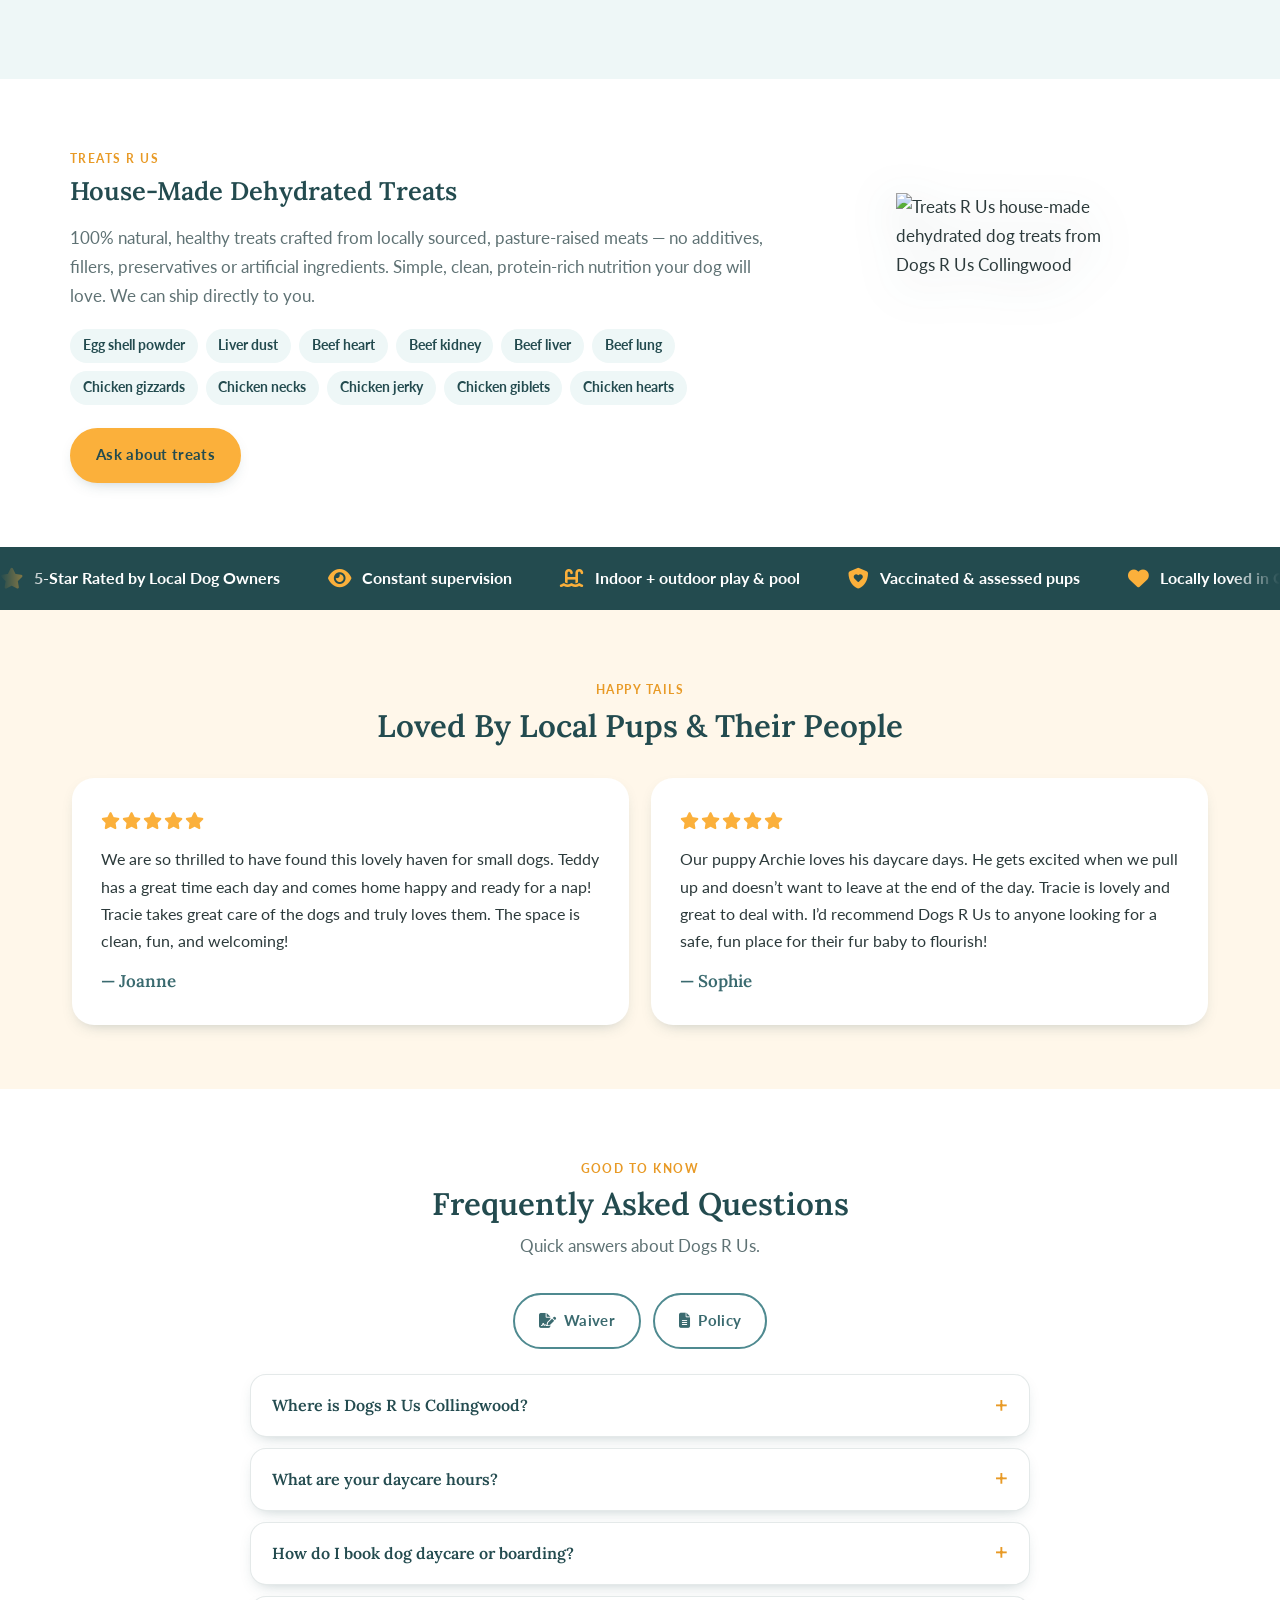
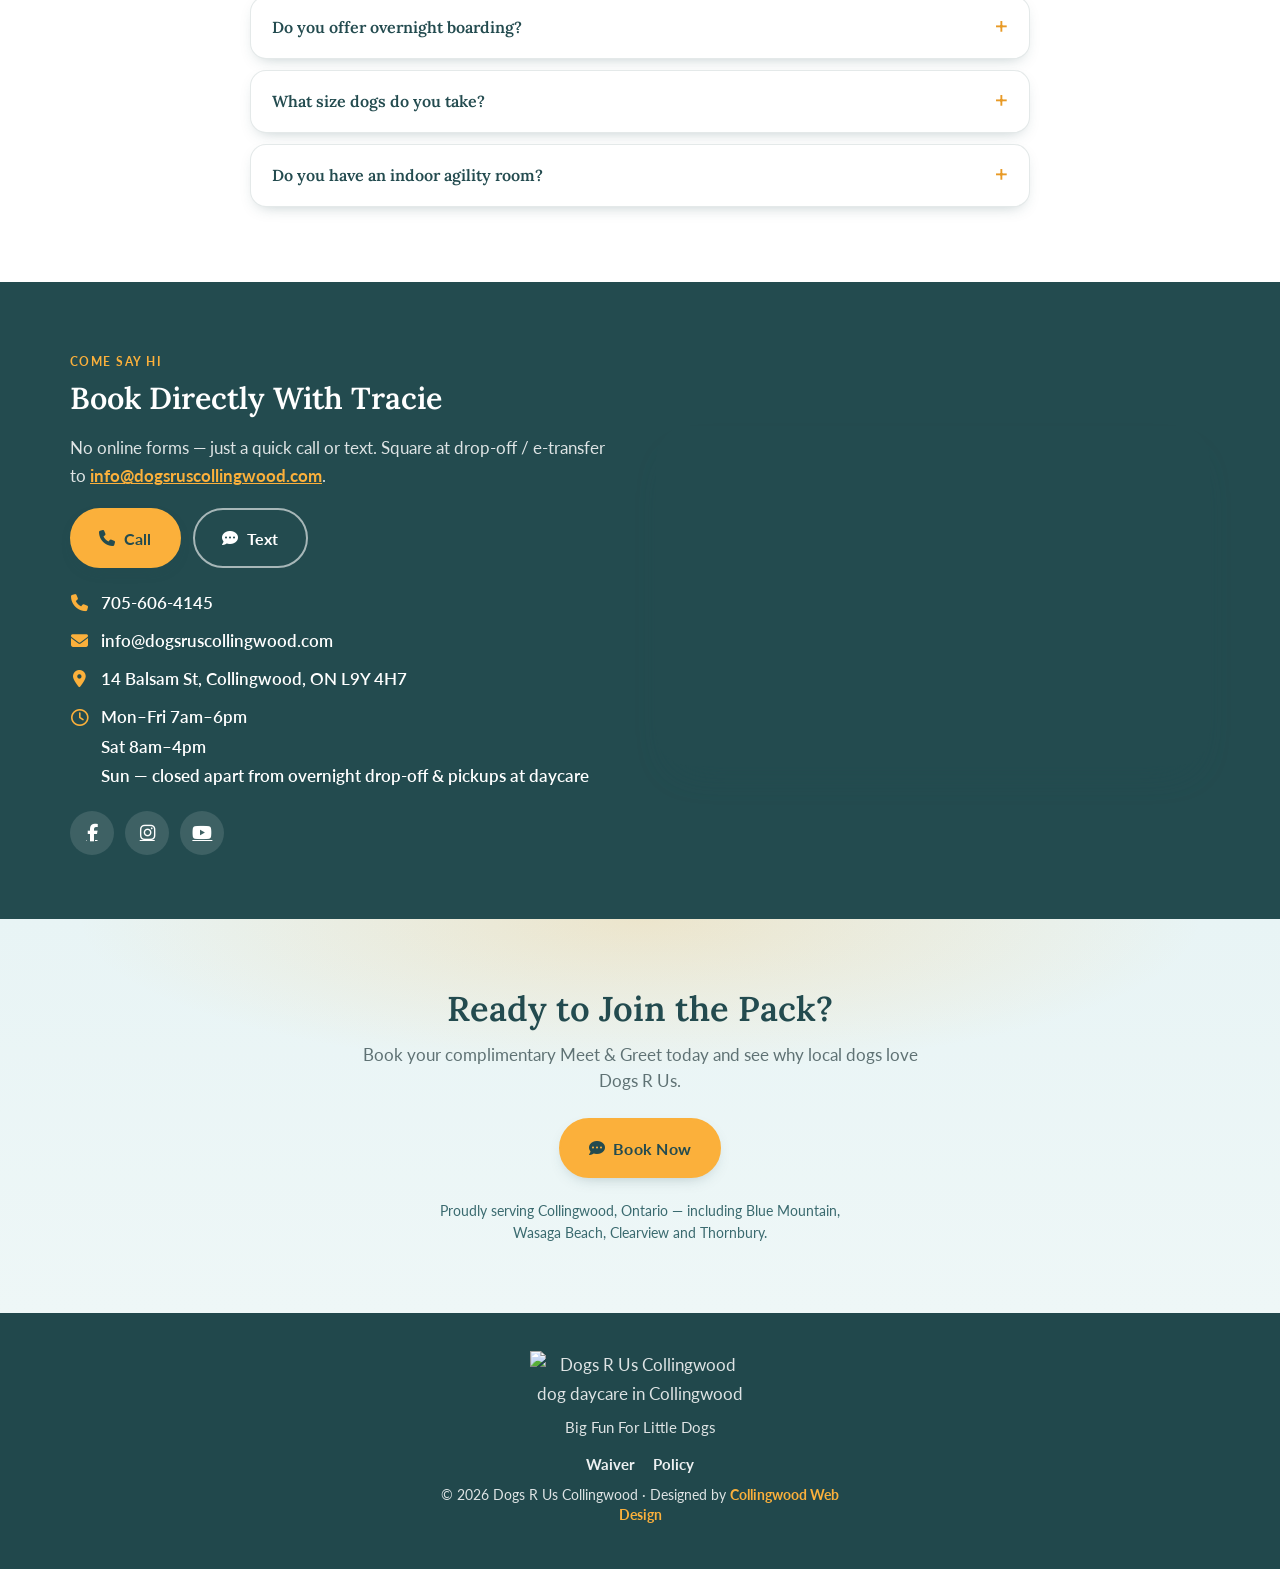
==== commit faebdd10: "Add Waiver and Policy links to the site footer. Co-authored-by: Cursor <cursoragent@cursor.com>" ====
--- a/index.html
+++ b/index.html
@@ -861,6 +861,10 @@
   <footer class="site-footer">
     <img src="https://media.cwd-cdn.com/dogs-r-us-collingwood/images/logo-footer.png" alt="Dogs R Us Collingwood dog daycare in Collingwood Ontario" width="220" height="52">
     <p>Big Fun For Little Dogs</p>
+    <nav class="footer-docs" aria-label="Documents">
+      <a href="waiver">Waiver</a>
+      <a href="https://media.cwd-cdn.com/dogs-r-us-collingwood/docs/policy.pdf" target="_blank" rel="noopener">Policy</a>
+    </nav>
     <p class="credit">© <span id="year">2026</span> Dogs R Us Collingwood · Designed by <a href="https://collingwoodwebdesign.com" rel="noopener">Collingwood Web Design</a></p>
   </footer>
 
--- a/styles.css
+++ b/styles.css
@@ -1225,6 +1225,22 @@
 .site-footer { background: #21484c; color: rgba(255,255,255,0.85); text-align: center; padding: 2.4rem var(--pad); }
 .site-footer img { margin: 0 auto 0.9rem; width: min(220px, 65vw); height: auto; }
 .site-footer p { margin: 0.3rem 0; font-size: 0.92rem; line-height: 1.45; max-width: 28rem; margin-inline: auto; }
+.footer-docs {
+  display: flex;
+  flex-wrap: wrap;
+  justify-content: center;
+  gap: 0.35rem 1.1rem;
+  margin: 0.85rem 0 0.55rem;
+  padding: 0;
+  list-style: none;
+}
+.footer-docs a {
+  color: rgba(255,255,255,0.92);
+  font-weight: 700;
+  font-size: 0.92rem;
+  text-decoration: none;
+}
+.footer-docs a:hover { color: var(--yellow); }
 .credit { font-size: 0.85rem !important; padding-inline: 0.5rem; }
 .credit a { color: var(--yellow); font-weight: 700; text-decoration: none; }
 
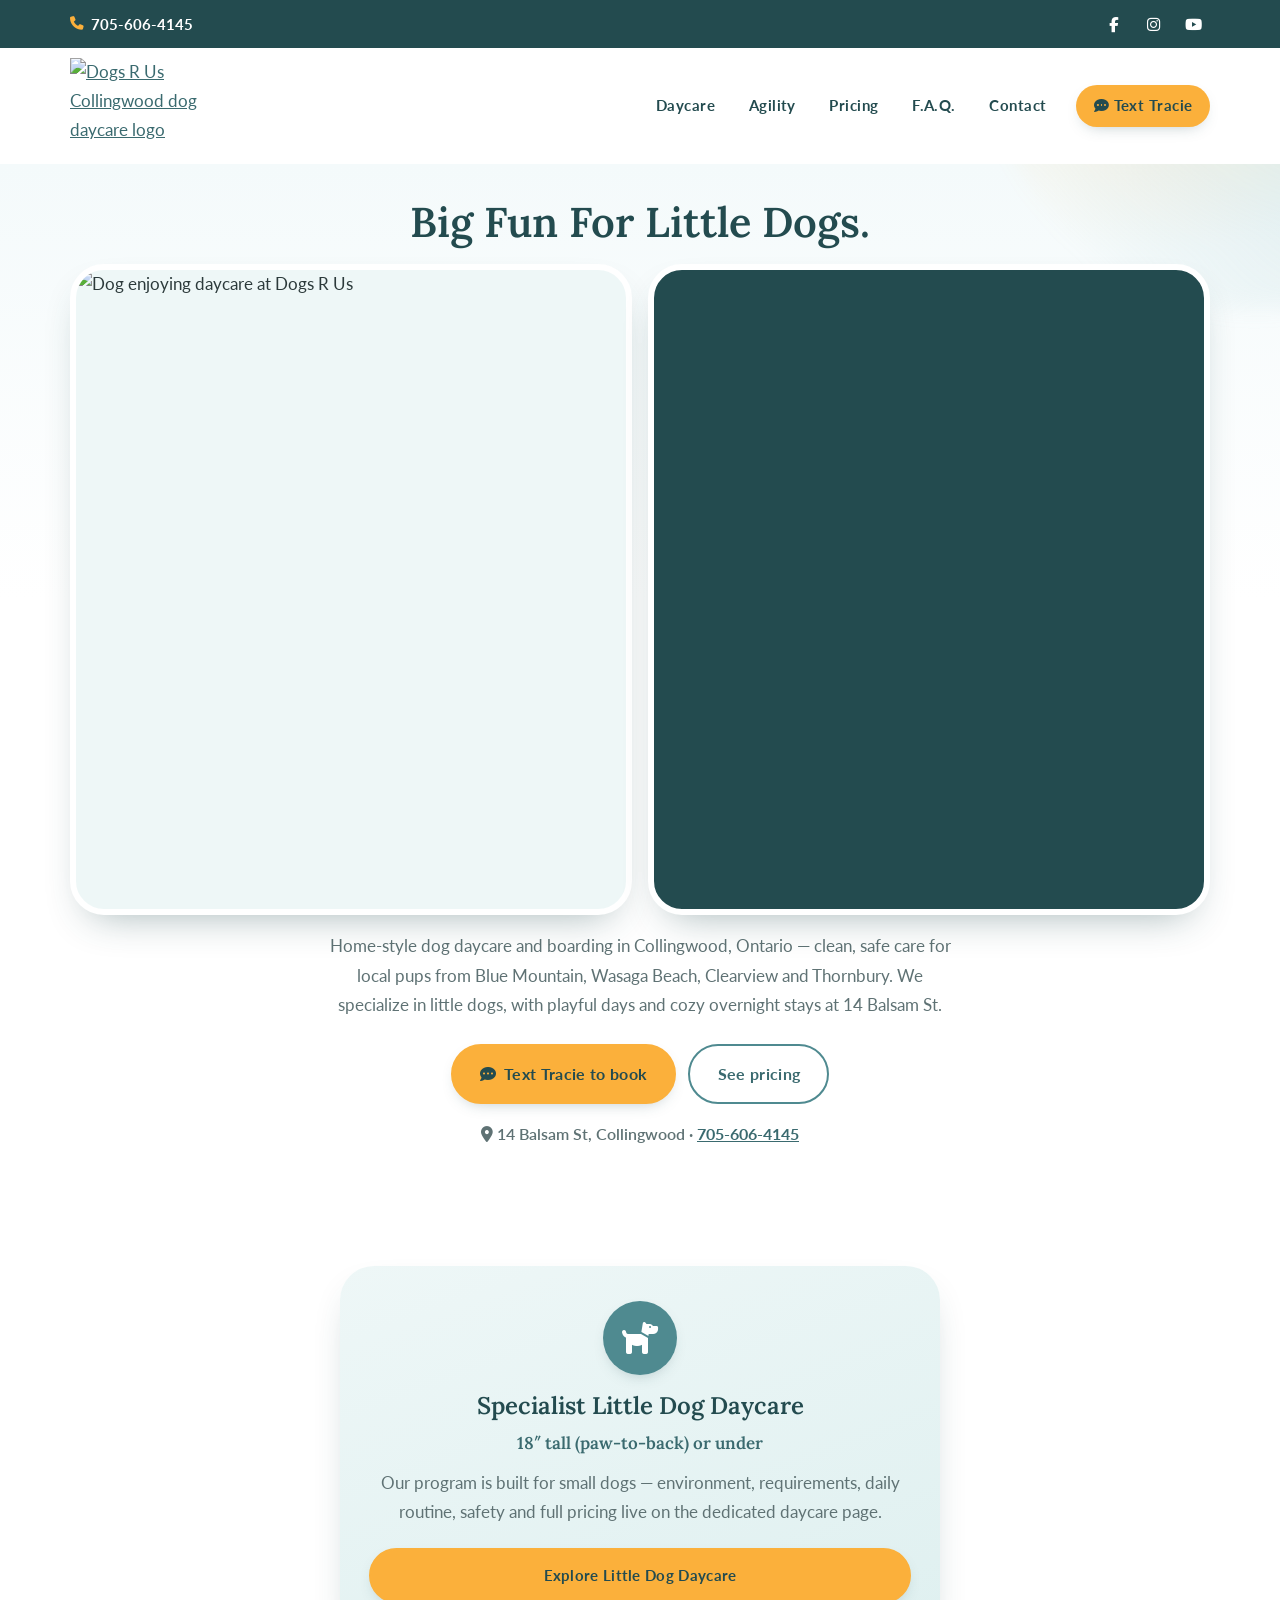
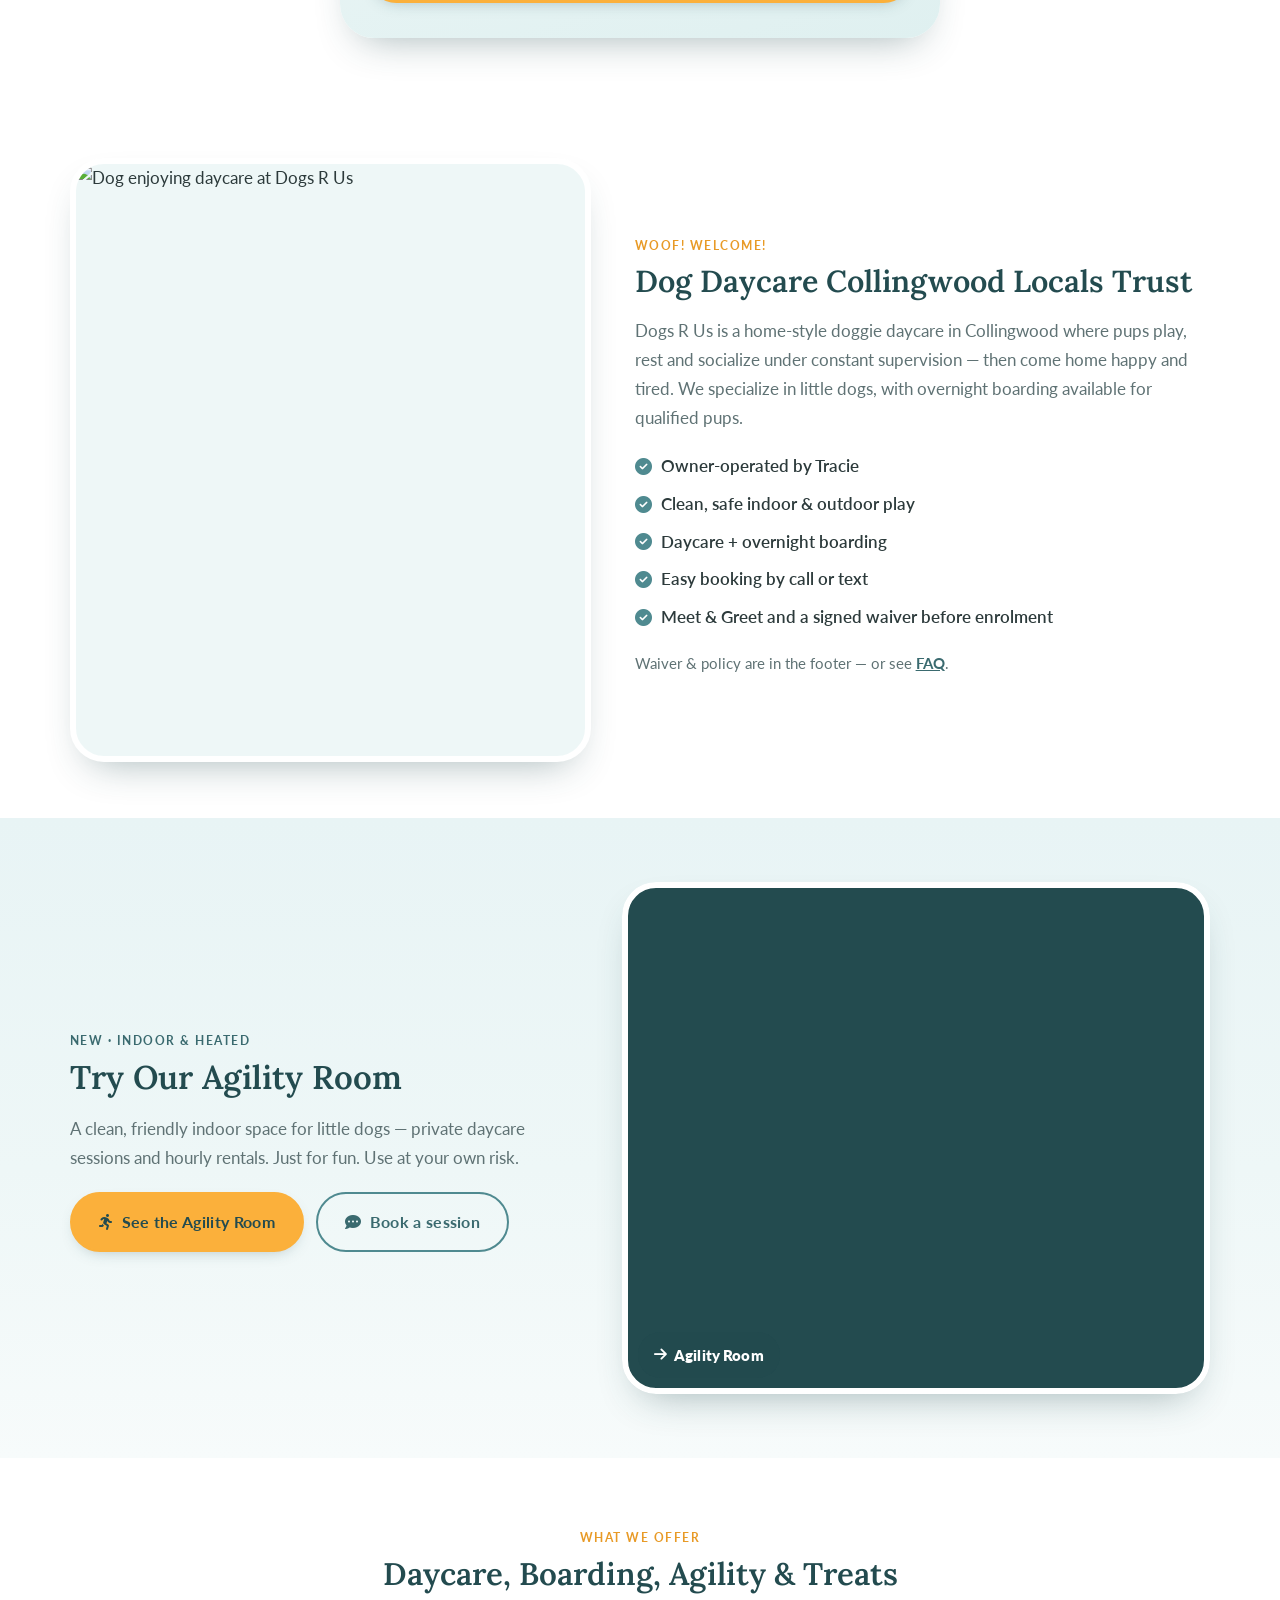
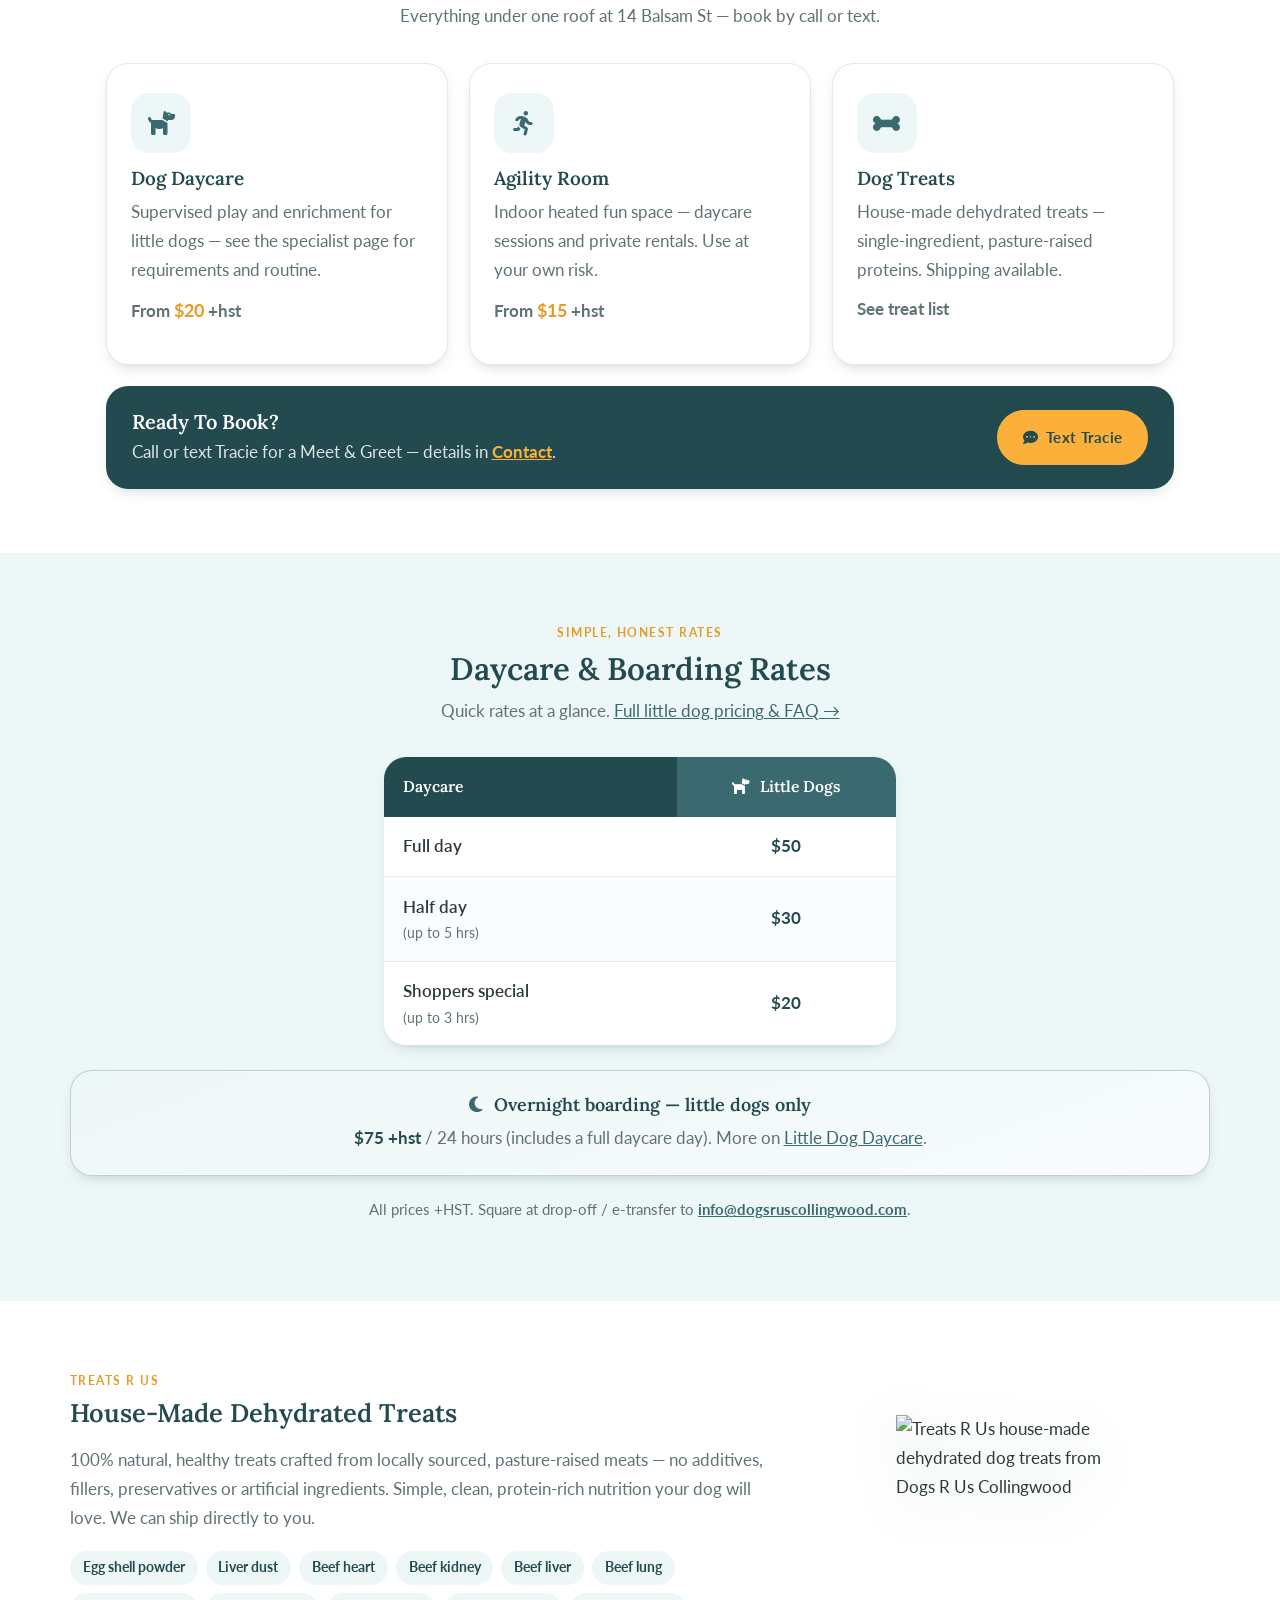
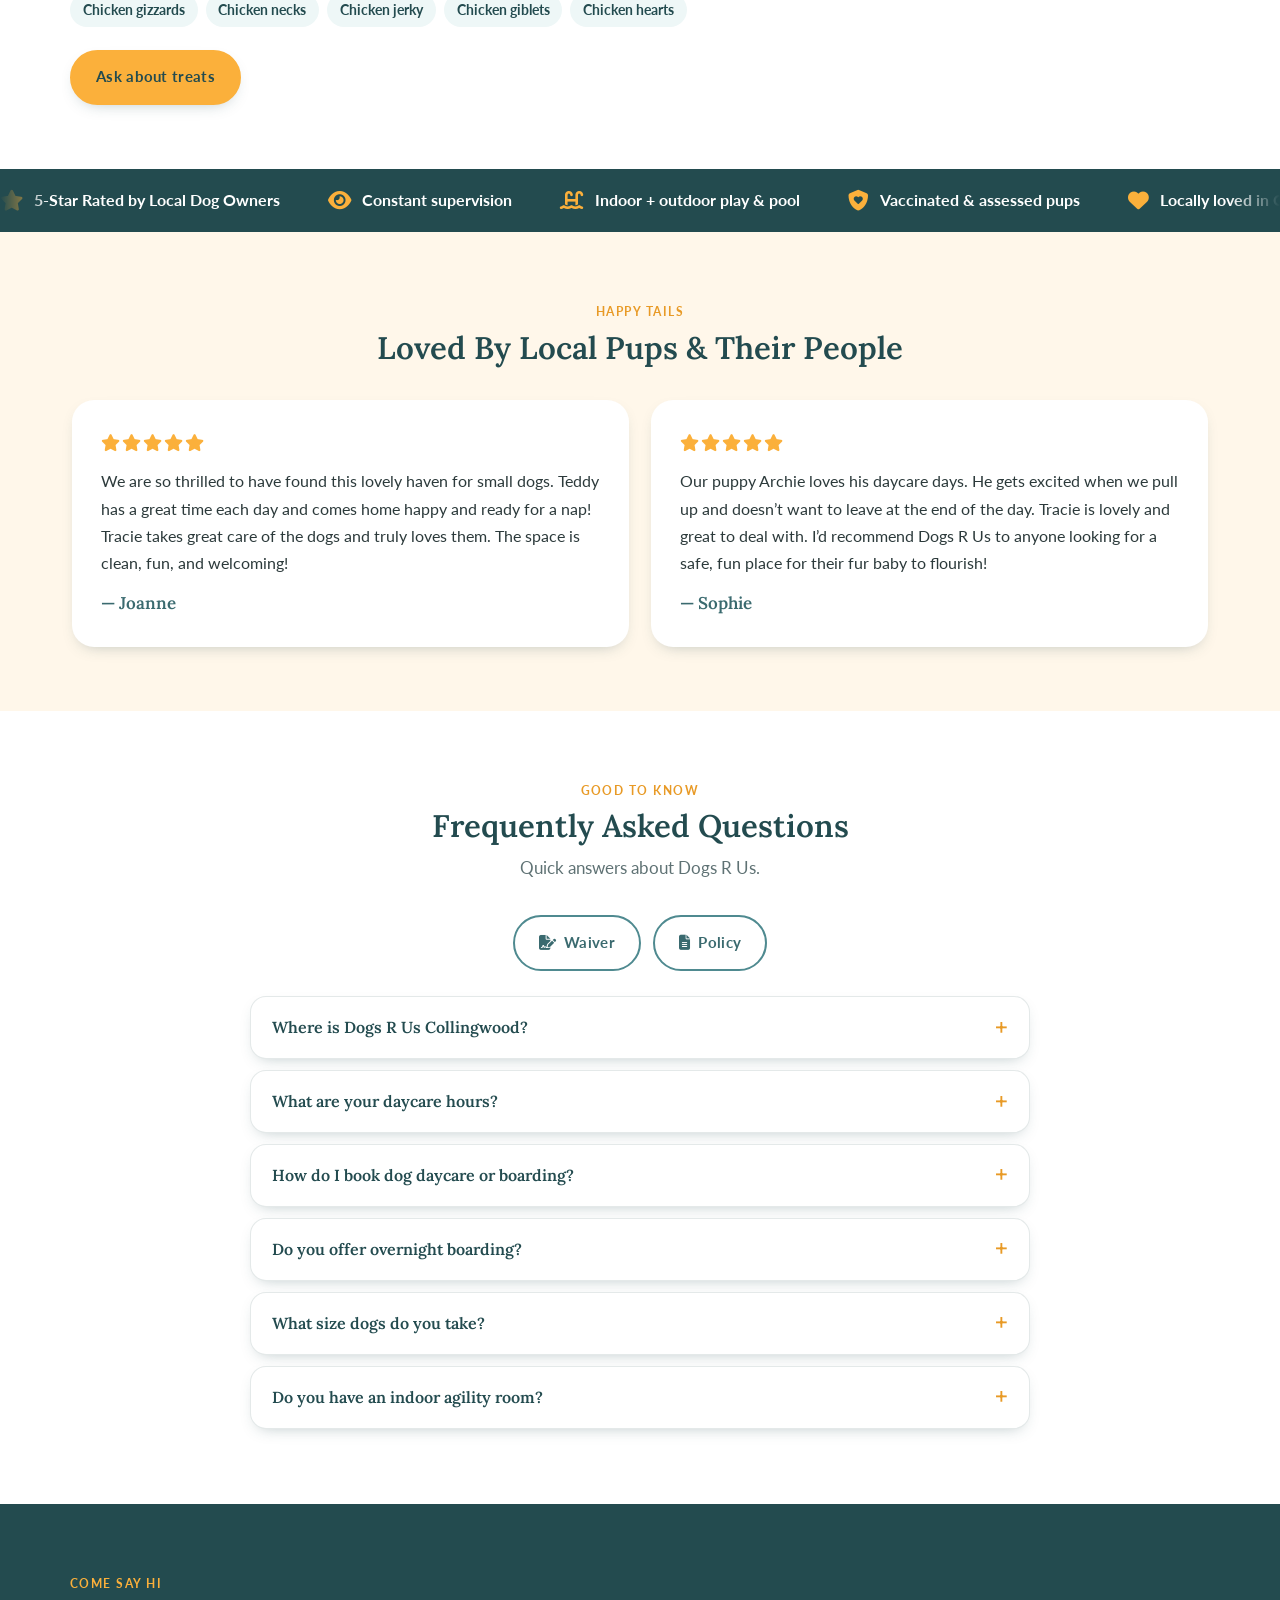
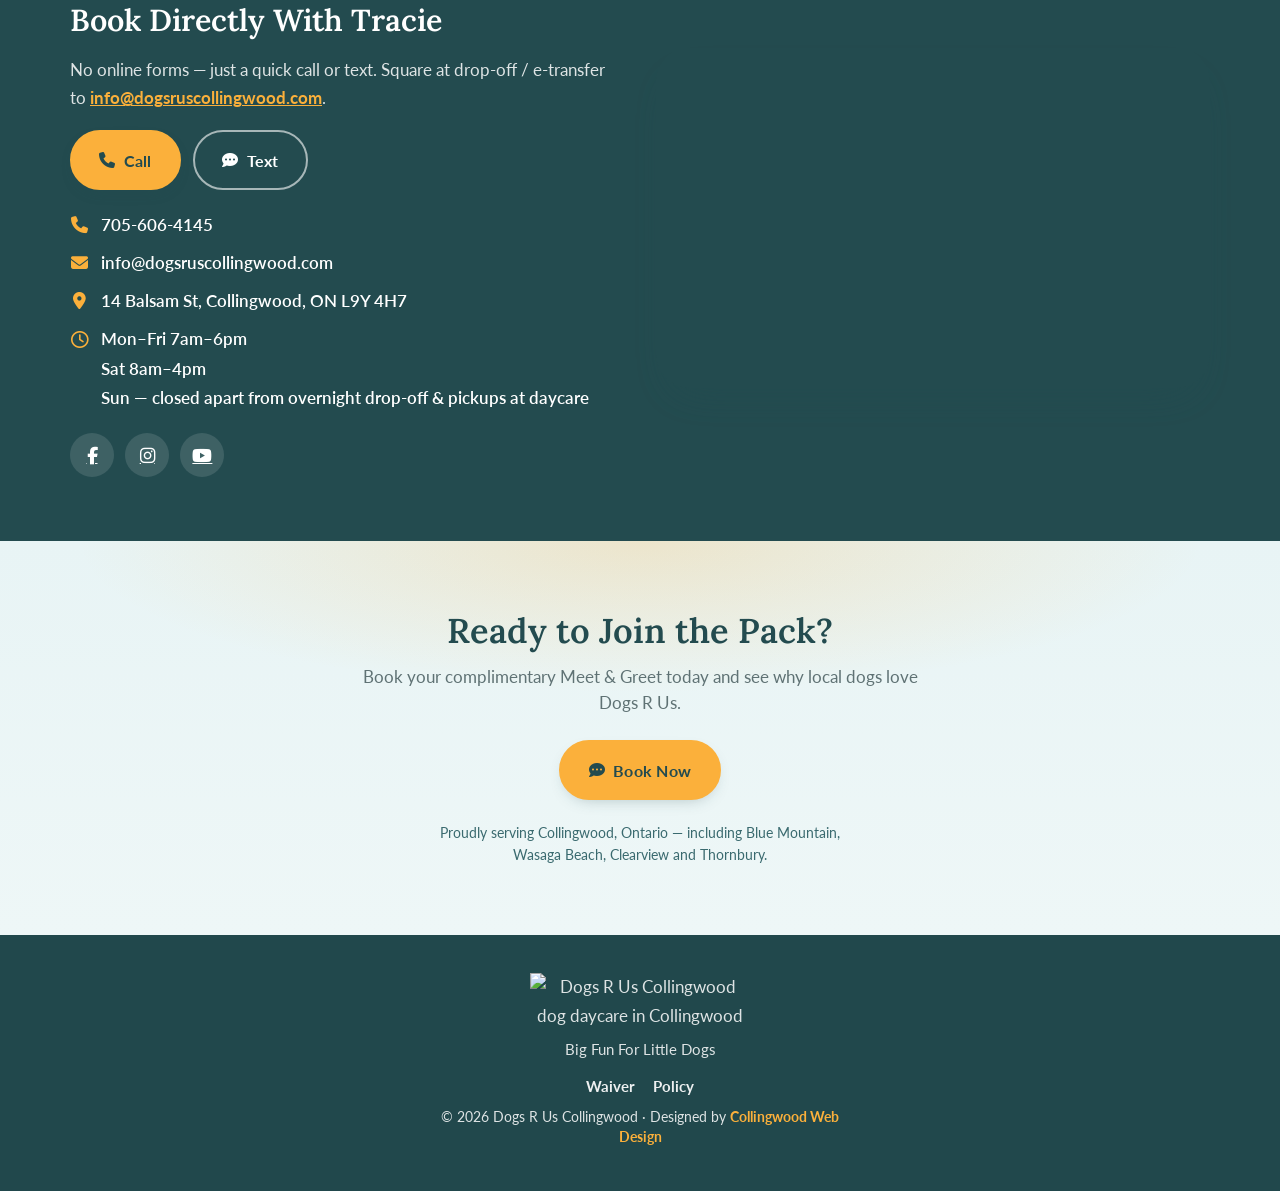
==== commit 2fae6f72: "Tighten home, daycare FAQ, and agility pricing links; clarify waiver next step. Co-authored-by: Curs" ====
--- a/index.html
+++ b/index.html
@@ -537,18 +537,7 @@
             <li><i class="fa-solid fa-circle-check" aria-hidden="true"></i> Easy booking by call or text</li>
             <li><i class="fa-solid fa-circle-check" aria-hidden="true"></i> Meet &amp; Greet and a signed waiver before enrolment</li>
           </ul>
-          <p class="doc-links">
-            <a class="btn btn-ghost" href="waiver"><i class="fa-solid fa-file-signature" aria-hidden="true"></i> Waiver</a>
-            <a class="btn btn-ghost" href="https://media.cwd-cdn.com/dogs-r-us-collingwood/docs/policy.pdf" target="_blank" rel="noopener"><i class="fa-solid fa-file-lines" aria-hidden="true"></i> Policy</a>
-          </p>
-          <p class="hours-chip">
-            <i class="fa-regular fa-clock" aria-hidden="true"></i>
-            <span class="hours-chip-text">
-              <span>Mon–Fri 7am–6pm</span>
-              <span>Sat 8am–4pm</span>
-              <span>Sun — closed apart from overnight drop-off &amp; pickups at daycare</span>
-            </span>
-          </p>
+          <p class="fine">Waiver &amp; policy are in the footer — or see <a href="#faq">FAQ</a>.</p>
         </div>
       </div>
     </section>
@@ -616,24 +605,9 @@
       <div class="svc-book-bar">
         <div>
           <h3>Ready To Book?</h3>
-          <p>No online forms — just a quick text. Square at drop-off / e-transfer to <a href="mailto:info@dogsruscollingwood.com">info@dogsruscollingwood.com</a>.</p>
+          <p>Call or text Tracie for a Meet &amp; Greet — details in <a href="#contact">Contact</a>.</p>
         </div>
         <a class="btn" href="sms:7056064145"><i class="fa-solid fa-comment-dots" aria-hidden="true"></i> Text Tracie</a>
-      </div>
-
-      <div class="little-only" id="overnight">
-        <div class="section-head">
-          <span class="kicker kicker-teal">Little Dogs Only</span>
-          <h2>Dog Boarding in Collingwood</h2>
-        </div>
-        <article class="svc-card svc-little">
-          <div class="svc-ic"><i class="fa-solid fa-moon"></i></div>
-          <div class="svc-little-copy">
-            <h3>Overnight Boarding — Little Dogs Only</h3>
-            <p>A full day of daycare, then a cozy night with Tracie. Drop-off &amp; pick-up at 14 Balsam St. Full program details on our little dog daycare page.</p>
-            <p class="price-line"><strong>$75</strong> +hst / 24 hrs</p>
-          </div>
-        </article>
       </div>
     </section>
 
@@ -644,7 +618,7 @@
           <div class="section-head">
             <span class="kicker">Simple, Honest Rates</span>
             <h2 id="pricing-heading">Daycare &amp; Boarding Rates</h2>
-            <p class="section-sub">Transparent rates for dog daycare in Collingwood. <a href="little-dog-daycare#pricing">Full little dog pricing &amp; FAQ →</a></p>
+            <p class="section-sub">Quick rates at a glance. <a href="little-dog-daycare#pricing">Full little dog pricing &amp; FAQ →</a></p>
           </div>
 
           <div class="price-table-wrap price-table-wrap-narrow">
@@ -664,13 +638,13 @@
           </div>
         </article>
 
-        <div class="pricing-extras">
+        <div class="pricing-extras" id="overnight">
           <div class="extra-card extra-card-little">
-            <h3><i class="fa-solid fa-moon" aria-hidden="true"></i> Dog Boarding — Little Dogs Only</h3>
-            <p>$75 +hst for every 24 hours of dog boarding. Includes a full daycare day. Drop-off &amp; pick-up at 14 Balsam St.</p>
-          </div>
-        </div>
-        <p class="fine center">All prices will add HST. Square at drop-off / e-transfer to <a href="mailto:info@dogsruscollingwood.com">info@dogsruscollingwood.com</a>.</p>
+            <h3><i class="fa-solid fa-moon" aria-hidden="true"></i> Overnight boarding — little dogs only</h3>
+            <p><strong>$75 +hst</strong> / 24 hours (includes a full daycare day). More on <a href="little-dog-daycare#boarding">Little Dog Daycare</a>.</p>
+          </div>
+        </div>
+        <p class="fine center">All prices +HST. Square at drop-off / e-transfer to <a href="mailto:info@dogsruscollingwood.com">info@dogsruscollingwood.com</a>.</p>
       </div>
     </section>
 
--- a/styles.css
+++ b/styles.css
@@ -492,6 +492,8 @@
 .welcome-copy { max-width: 40rem; }
 .welcome-copy h2 { font-size: clamp(1.45rem, 2.6vw, 1.9rem); }
 .welcome-copy > p { color: var(--muted); }
+.welcome-copy .fine { margin-top: 1rem; }
+.welcome-copy .fine a { color: var(--teal-deep); font-weight: 700; }
 .check-list { list-style: none; margin: 1.2rem 0; padding: 0; display: grid; gap: 0.55rem; }
 .check-list li { display: flex; align-items: center; gap: 0.6rem; font-weight: 600; }
 .check-list i { color: var(--teal); }
@@ -1220,6 +1222,11 @@
   color: var(--teal-ink);
   text-align: center;
 }
+.waiver-next-step {
+  margin: 0.85rem 0 0;
+  max-width: 28rem;
+  margin-inline: auto;
+}
 
 /* ---------- Footer ---------- */
 .site-footer { background: #21484c; color: rgba(255,255,255,0.85); text-align: center; padding: 2.4rem var(--pad); }
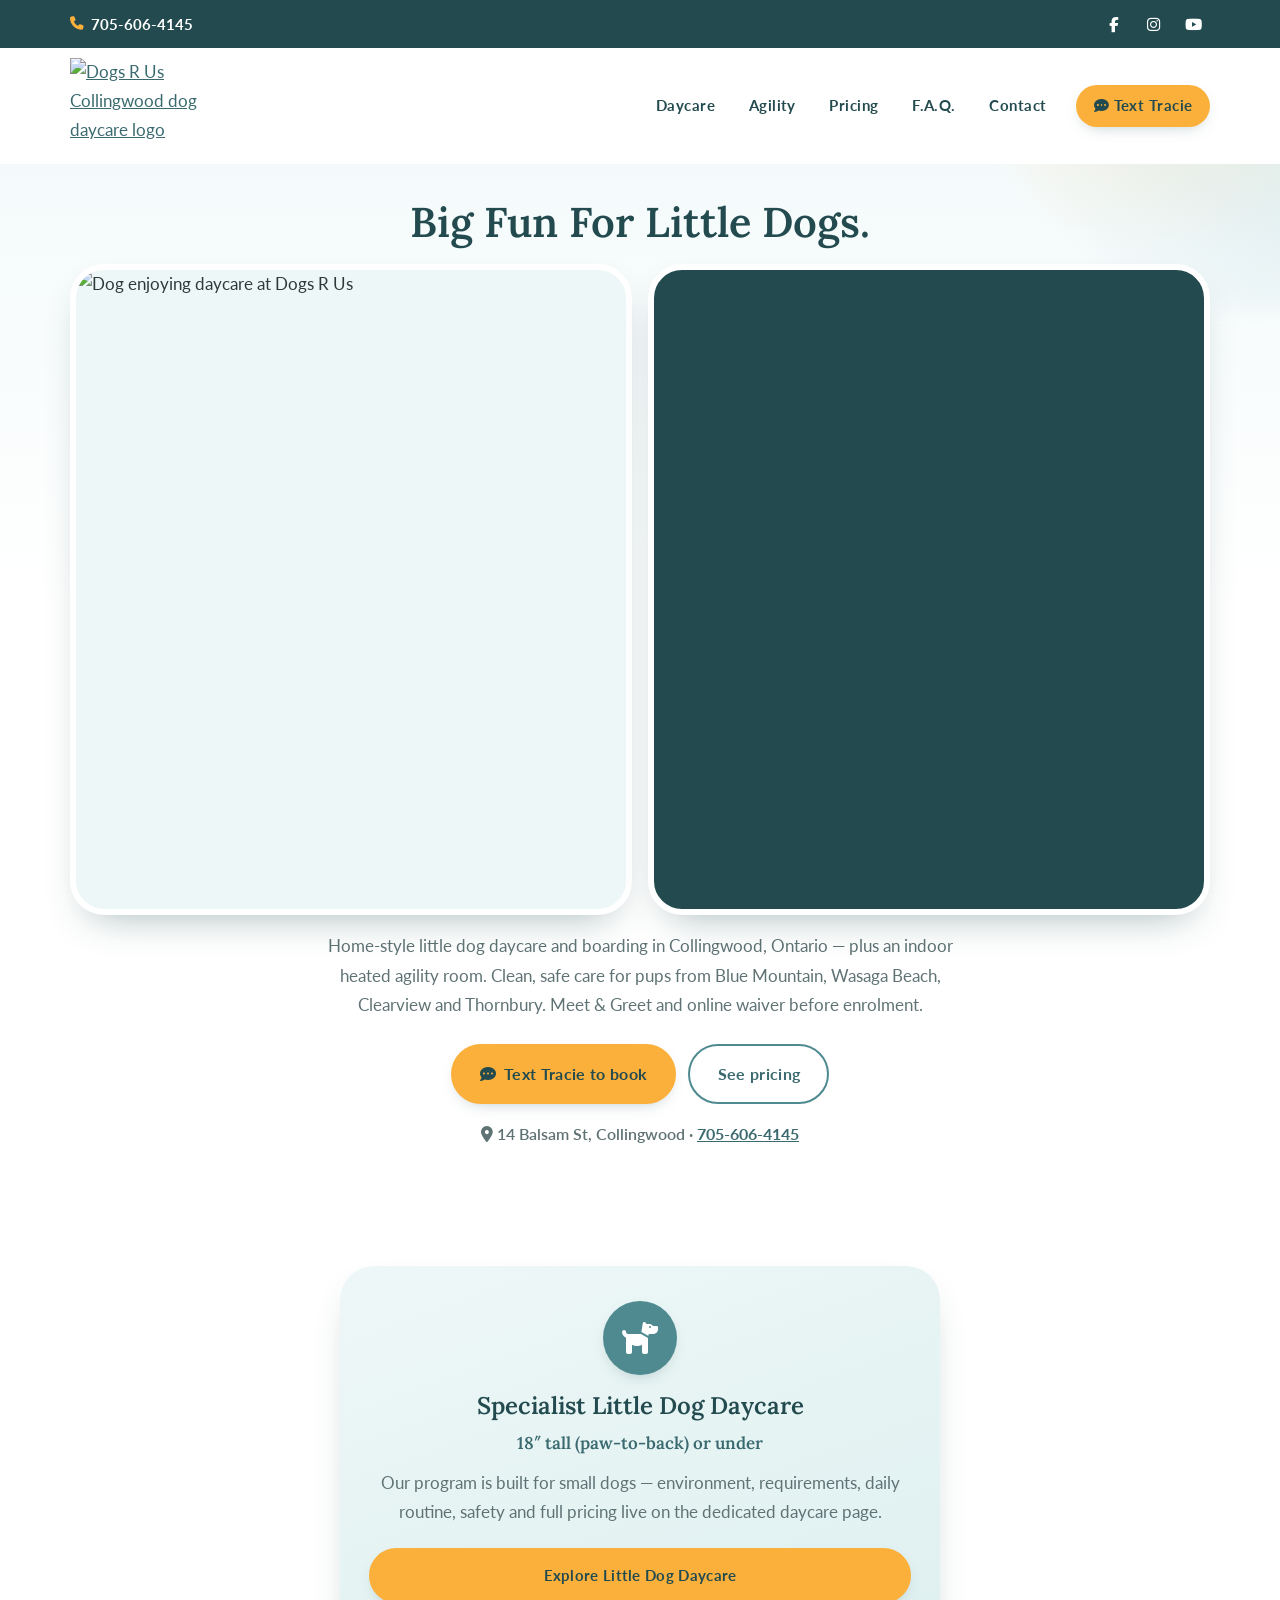
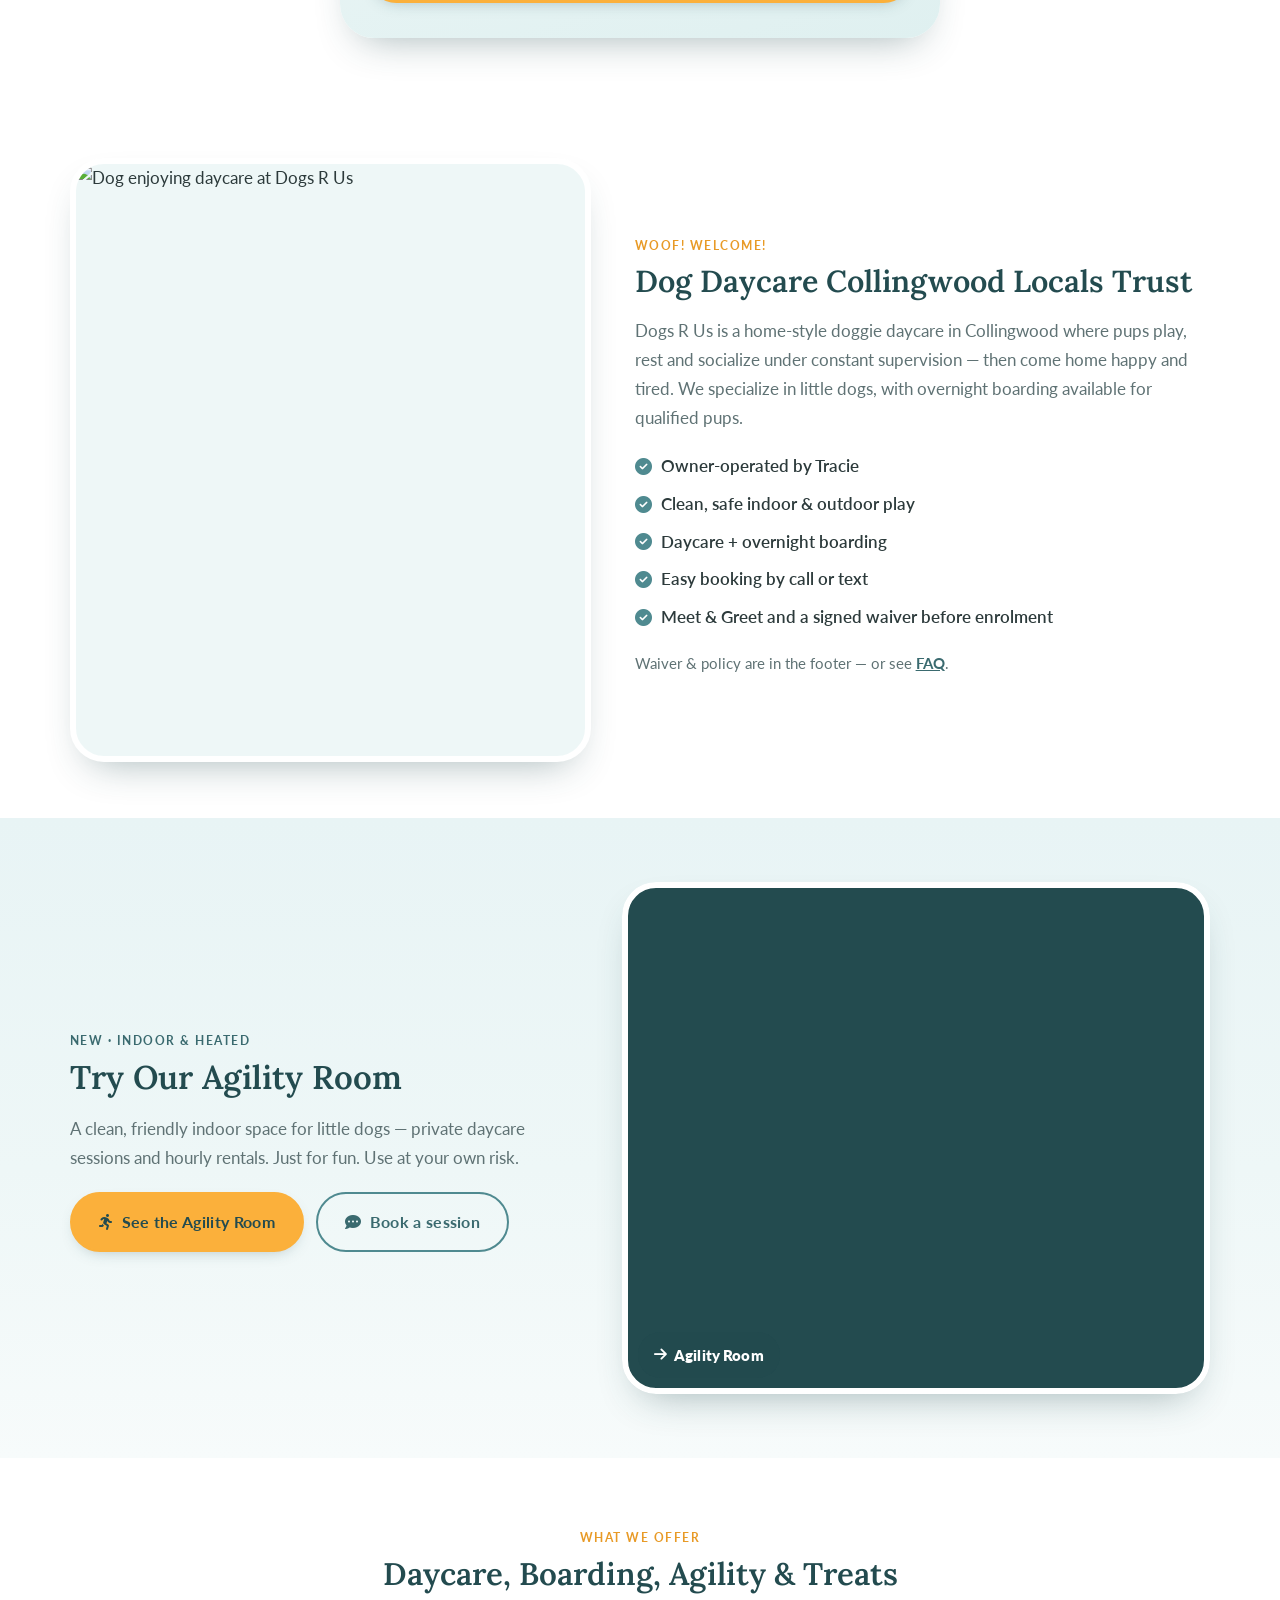
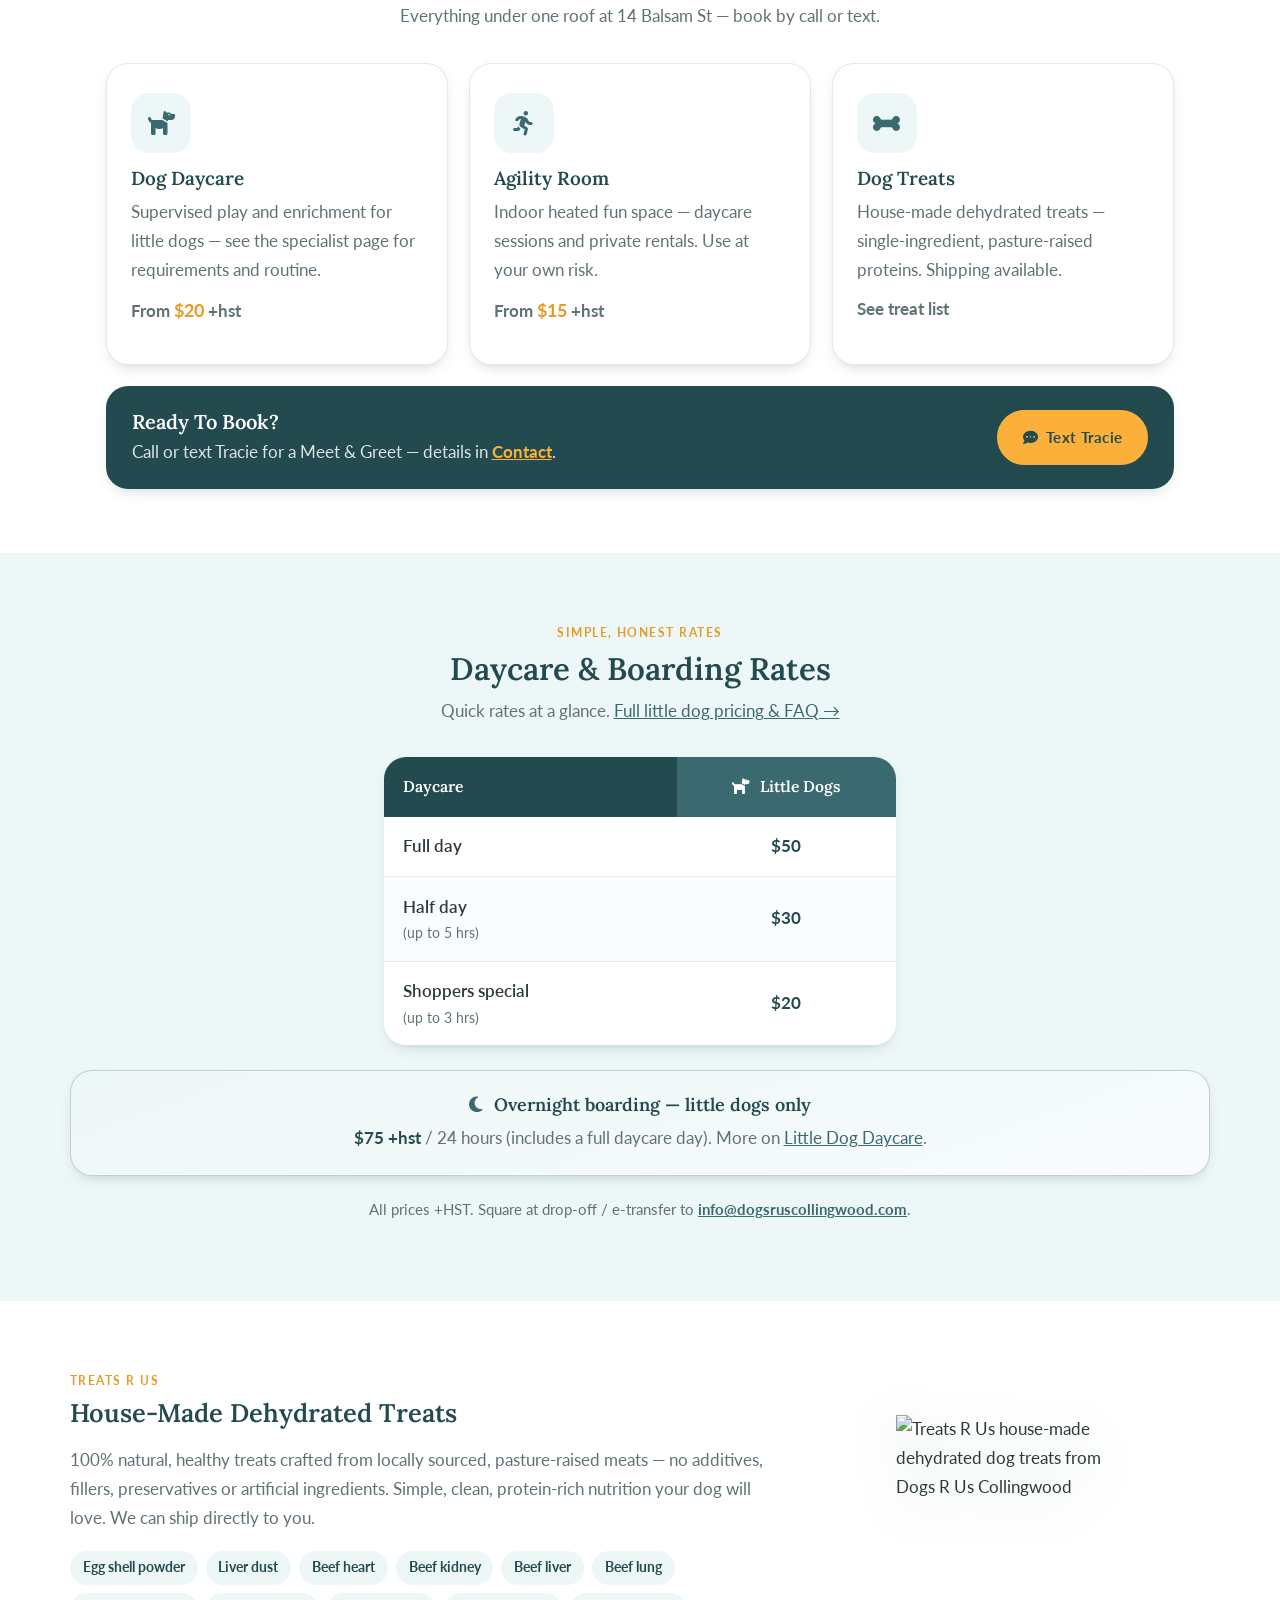
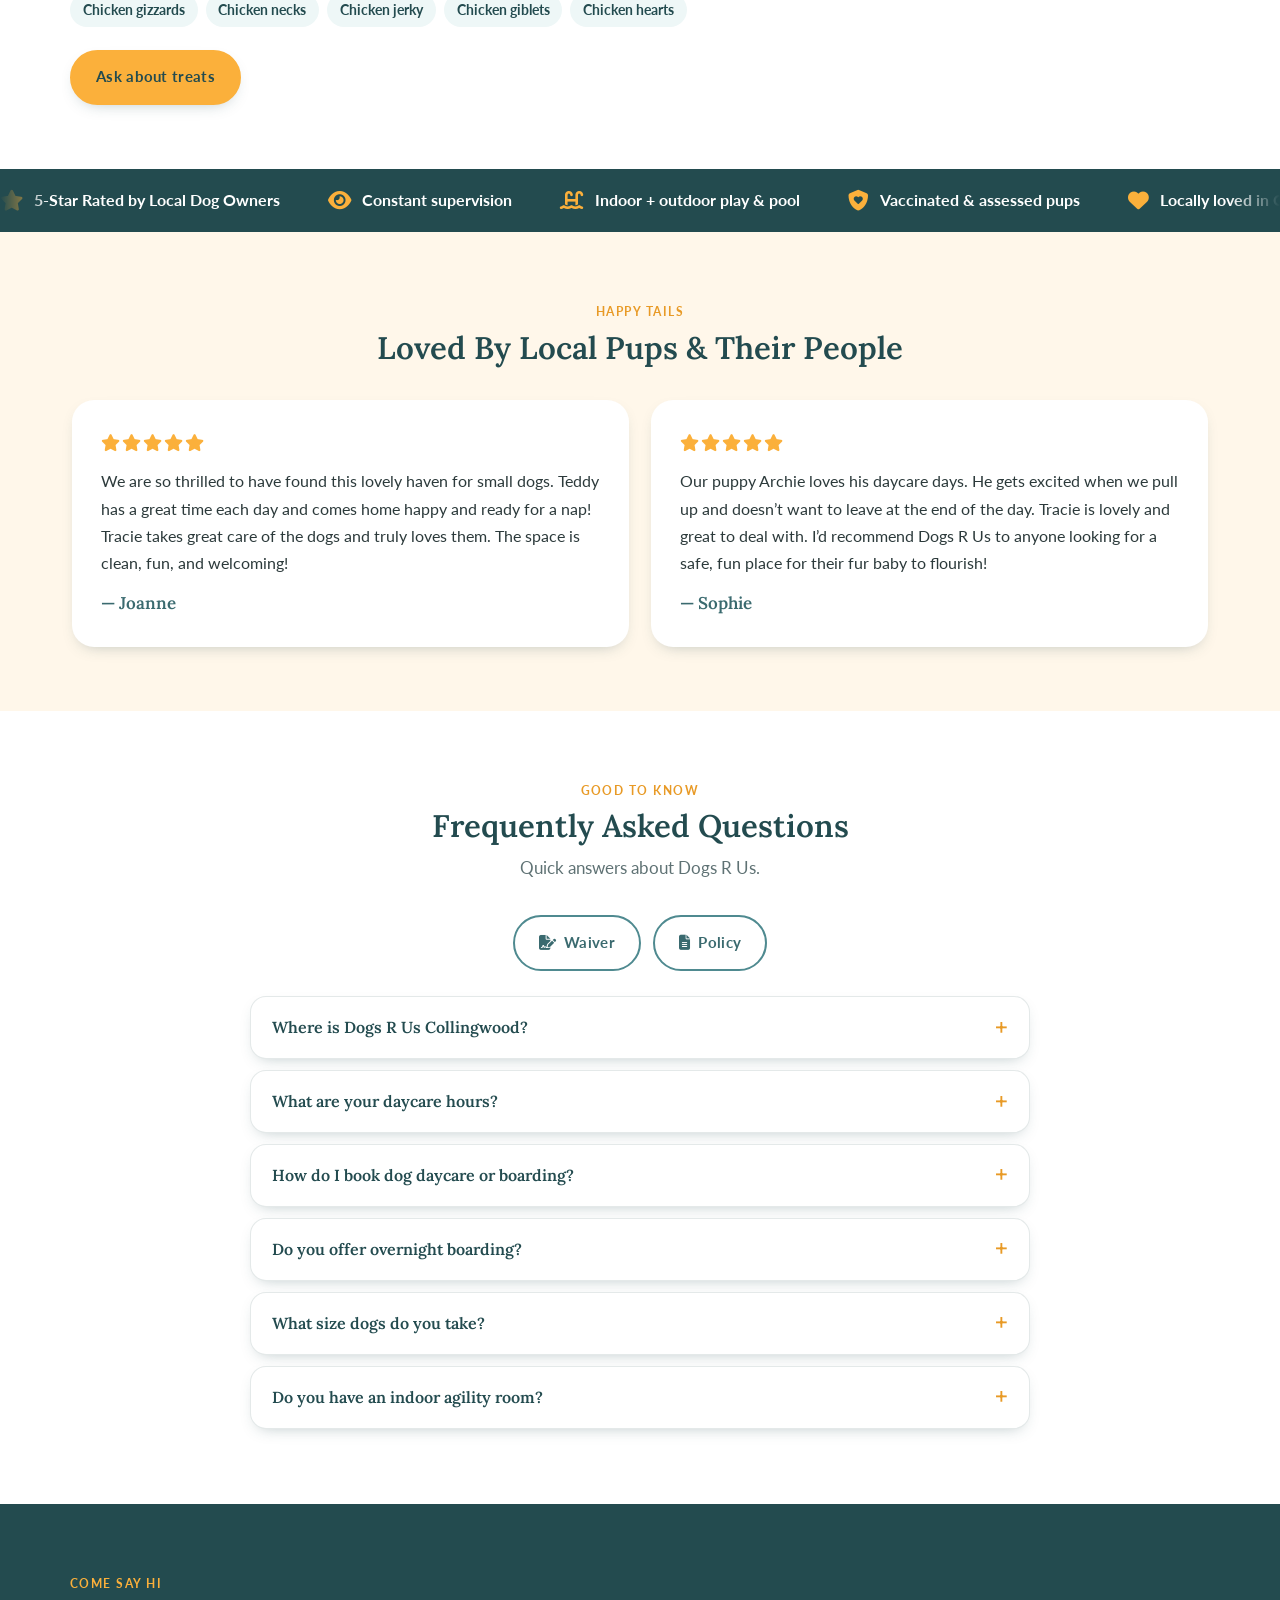
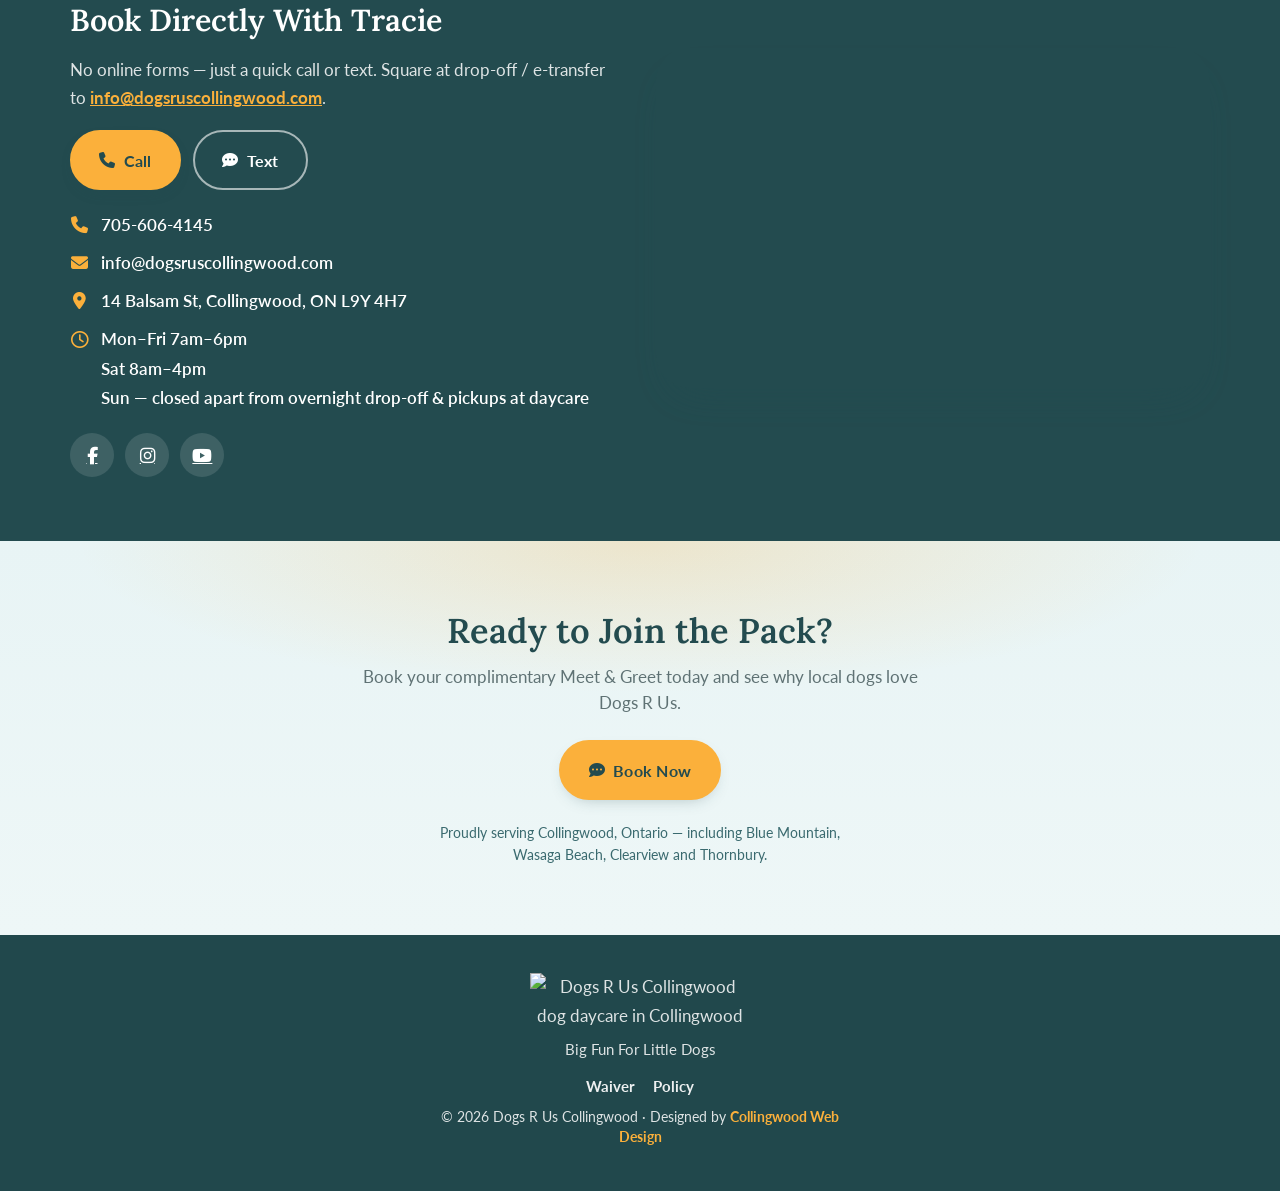
==== commit f4552293: "Mention agility and online waiver in the home hero lede for AEO. Co-authored-by: Cursor <cursoragent" ====
--- a/index.html
+++ b/index.html
@@ -15,9 +15,9 @@
 
   <meta charset="UTF-8">
   <meta name="viewport" content="width=device-width, initial-scale=1.0">
-  <title>Dogs R Us Collingwood | Dog Daycare &amp; Boarding</title>
-  <meta name="description" content="Dog daycare and boarding in Collingwood, Ontario. Home-style care at 14 Balsam St for local pups from Blue Mountain, Wasaga Beach, Clearview and Thornbury. Book with Tracie.">
-  <meta name="keywords" content="dog daycare Collingwood, dog boarding Collingwood, doggie daycare Collingwood Ontario, Blue Mountain dog daycare, Wasaga Beach dog daycare, Clearview, Thornbury, Dogs R Us Collingwood">
+  <title>Dogs R Us Collingwood | Dog Daycare, Boarding &amp; Agility</title>
+  <meta name="description" content="Little dog daycare and boarding in Collingwood, plus an indoor heated agility room. Home-style care at 14 Balsam St for Blue Mountain, Wasaga Beach, Clearview and Thornbury. Online waiver available.">
+  <meta name="keywords" content="dog daycare Collingwood, dog boarding Collingwood, indoor dog agility Collingwood, little dog daycare, doggie daycare Collingwood Ontario, Blue Mountain dog daycare, Wasaga Beach dog daycare, Clearview, Thornbury, Dogs R Us Collingwood">
   <meta name="author" content="Dogs R Us Collingwood">
   <meta name="robots" content="index, follow, max-image-preview:large, max-snippet:-1, max-video-preview:-1">
   <meta name="googlebot" content="index, follow">
@@ -34,8 +34,8 @@
   <meta property="og:type" content="website">
   <meta property="og:locale" content="en_CA">
   <meta property="og:site_name" content="Dogs R Us Collingwood">
-  <meta property="og:title" content="Dogs R Us Collingwood | Dog Daycare &amp; Boarding">
-  <meta property="og:description" content="Dog daycare and boarding in Collingwood, Ontario. Home-style care for local pups from Blue Mountain, Wasaga Beach, Clearview and Thornbury.">
+  <meta property="og:title" content="Dogs R Us Collingwood | Dog Daycare, Boarding &amp; Agility">
+  <meta property="og:description" content="Little dog daycare and boarding in Collingwood, plus an indoor heated agility room. Home-style care for Blue Mountain, Wasaga Beach, Clearview and Thornbury.">
   <meta property="og:url" content="https://dogsruscollingwood.com/">
   <meta property="og:image" content="https://media.cwd-cdn.com/dogs-r-us-collingwood/images/og-share.jpg">
   <meta property="og:image:secure_url" content="https://media.cwd-cdn.com/dogs-r-us-collingwood/images/og-share.jpg">
@@ -46,8 +46,8 @@
 
   <!-- Twitter / iMessage-friendly card -->
   <meta name="twitter:card" content="summary_large_image">
-  <meta name="twitter:title" content="Dogs R Us Collingwood | Dog Daycare &amp; Boarding">
-  <meta name="twitter:description" content="Dog daycare and boarding in Collingwood, Ontario. Home-style care for local pups from Blue Mountain, Wasaga Beach, Clearview and Thornbury.">
+  <meta name="twitter:title" content="Dogs R Us Collingwood | Dog Daycare, Boarding &amp; Agility">
+  <meta name="twitter:description" content="Little dog daycare and boarding in Collingwood, plus an indoor heated agility room. Home-style care for Blue Mountain, Wasaga Beach, Clearview and Thornbury.">
   <meta name="twitter:image" content="https://media.cwd-cdn.com/dogs-r-us-collingwood/images/og-share.jpg">
   <meta name="twitter:image:alt" content="Small dogs playing safely at Dogs R Us Collingwood">
 
@@ -77,7 +77,7 @@
           "Dogs R Us",
           "DogsRUs Collingwood"
         ],
-        "description": "Dog daycare and boarding in Collingwood, Ontario serving Blue Mountain, Wasaga Beach, Clearview, Thornbury and the Georgian Bay area. Home-style doggie daycare specializing in little dogs. Owned and operated by Tracie.",
+        "description": "Dog daycare, boarding and indoor agility in Collingwood, Ontario serving Blue Mountain, Wasaga Beach, Clearview, Thornbury and the Georgian Bay area. Home-style doggie daycare specializing in little dogs. Owned and operated by Tracie. Online waiver available.",
         "url": "https://dogsruscollingwood.com/",
         "slogan": "Big Fun For Little Dogs",
         "logo": {
@@ -223,6 +223,8 @@
           "Little dog daycare",
           "Puppy daycare",
           "Dog boarding",
+          "Indoor dog agility",
+          "Dog daycare waiver",
           "Dehydrated dog treats"
         ],
         "makesOffer": [
@@ -249,6 +251,22 @@
               "name": "Dog Boarding in Collingwood",
               "description": "Overnight dog boarding for little dogs only.",
               "provider": {
+                "@id": "https://dogsruscollingwood.com/#business"
+              }
+            }
+          },
+          {
+            "@type": "Offer",
+            "itemOffered": {
+              "@type": "Service",
+              "@id": "https://dogsruscollingwood.com/agility-room#service",
+              "name": "Indoor Agility Room",
+              "url": "https://dogsruscollingwood.com/agility-room",
+              "description": "Indoor heated dog agility room in Collingwood for fun sessions and private rentals. Use at your own risk.",
+              "provider": {
+                "@id": "https://dogsruscollingwood.com/#business"
+              },
+              "areaServed": {
                 "@id": "https://dogsruscollingwood.com/#business"
               }
             }
@@ -289,6 +307,15 @@
               "@type": "Offer",
               "itemOffered": {
                 "@type": "Service",
+                "name": "Indoor Dog Agility Collingwood",
+                "url": "https://dogsruscollingwood.com/agility-room",
+                "description": "Heated indoor agility room — daycare sessions from $15 +HST / 30 min; private rental $25 +HST / hour. Fun only; use at your own risk."
+              }
+            },
+            {
+              "@type": "Offer",
+              "itemOffered": {
+                "@type": "Service",
                 "name": "Dog Treats",
                 "description": "House-made dehydrated single-ingredient dog treats. Shipping available."
               }
@@ -328,7 +355,7 @@
         "@id": "https://dogsruscollingwood.com/#website",
         "url": "https://dogsruscollingwood.com/",
         "name": "Dogs R Us Collingwood",
-        "description": "Official website for Dogs R Us Collingwood — dog daycare and boarding in Collingwood, Ontario.",
+        "description": "Official website for Dogs R Us Collingwood — little dog daycare, boarding and indoor agility in Collingwood, Ontario.",
         "inLanguage": "en-CA",
         "publisher": {
           "@id": "https://dogsruscollingwood.com/#business"
@@ -341,8 +368,8 @@
         "@type": "WebPage",
         "@id": "https://dogsruscollingwood.com/#webpage",
         "url": "https://dogsruscollingwood.com/",
-        "name": "Dogs R Us Collingwood | Dog Daycare & Boarding",
-        "description": "Dog daycare and boarding in Collingwood, Ontario — home-style care at 14 Balsam St.",
+        "name": "Dogs R Us Collingwood | Dog Daycare, Boarding & Agility",
+        "description": "Little dog daycare, boarding and indoor agility in Collingwood — home-style care at 14 Balsam St. Online waiver available.",
         "isPartOf": {
           "@id": "https://dogsruscollingwood.com/#website"
         },
@@ -491,7 +518,7 @@
           </div>
         </div>
         <div class="hero-copy">
-          <p class="hero-lede">Home-style dog daycare and boarding in Collingwood, Ontario — clean, safe care for local pups from Blue Mountain, Wasaga Beach, Clearview and Thornbury. We specialize in little dogs, with playful days and cozy overnight stays at 14 Balsam St.</p>
+          <p class="hero-lede">Home-style little dog daycare and boarding in Collingwood, Ontario — plus an indoor heated agility room. Clean, safe care for pups from Blue Mountain, Wasaga Beach, Clearview and Thornbury. Meet &amp; Greet and online waiver before enrolment.</p>
           <div class="btn-row">
             <a class="btn btn-lg" href="sms:7056064145"><i class="fa-solid fa-comment-dots" aria-hidden="true"></i> Text Tracie to book</a>
             <a class="btn btn-lg btn-ghost" href="#pricing">See pricing</a>
